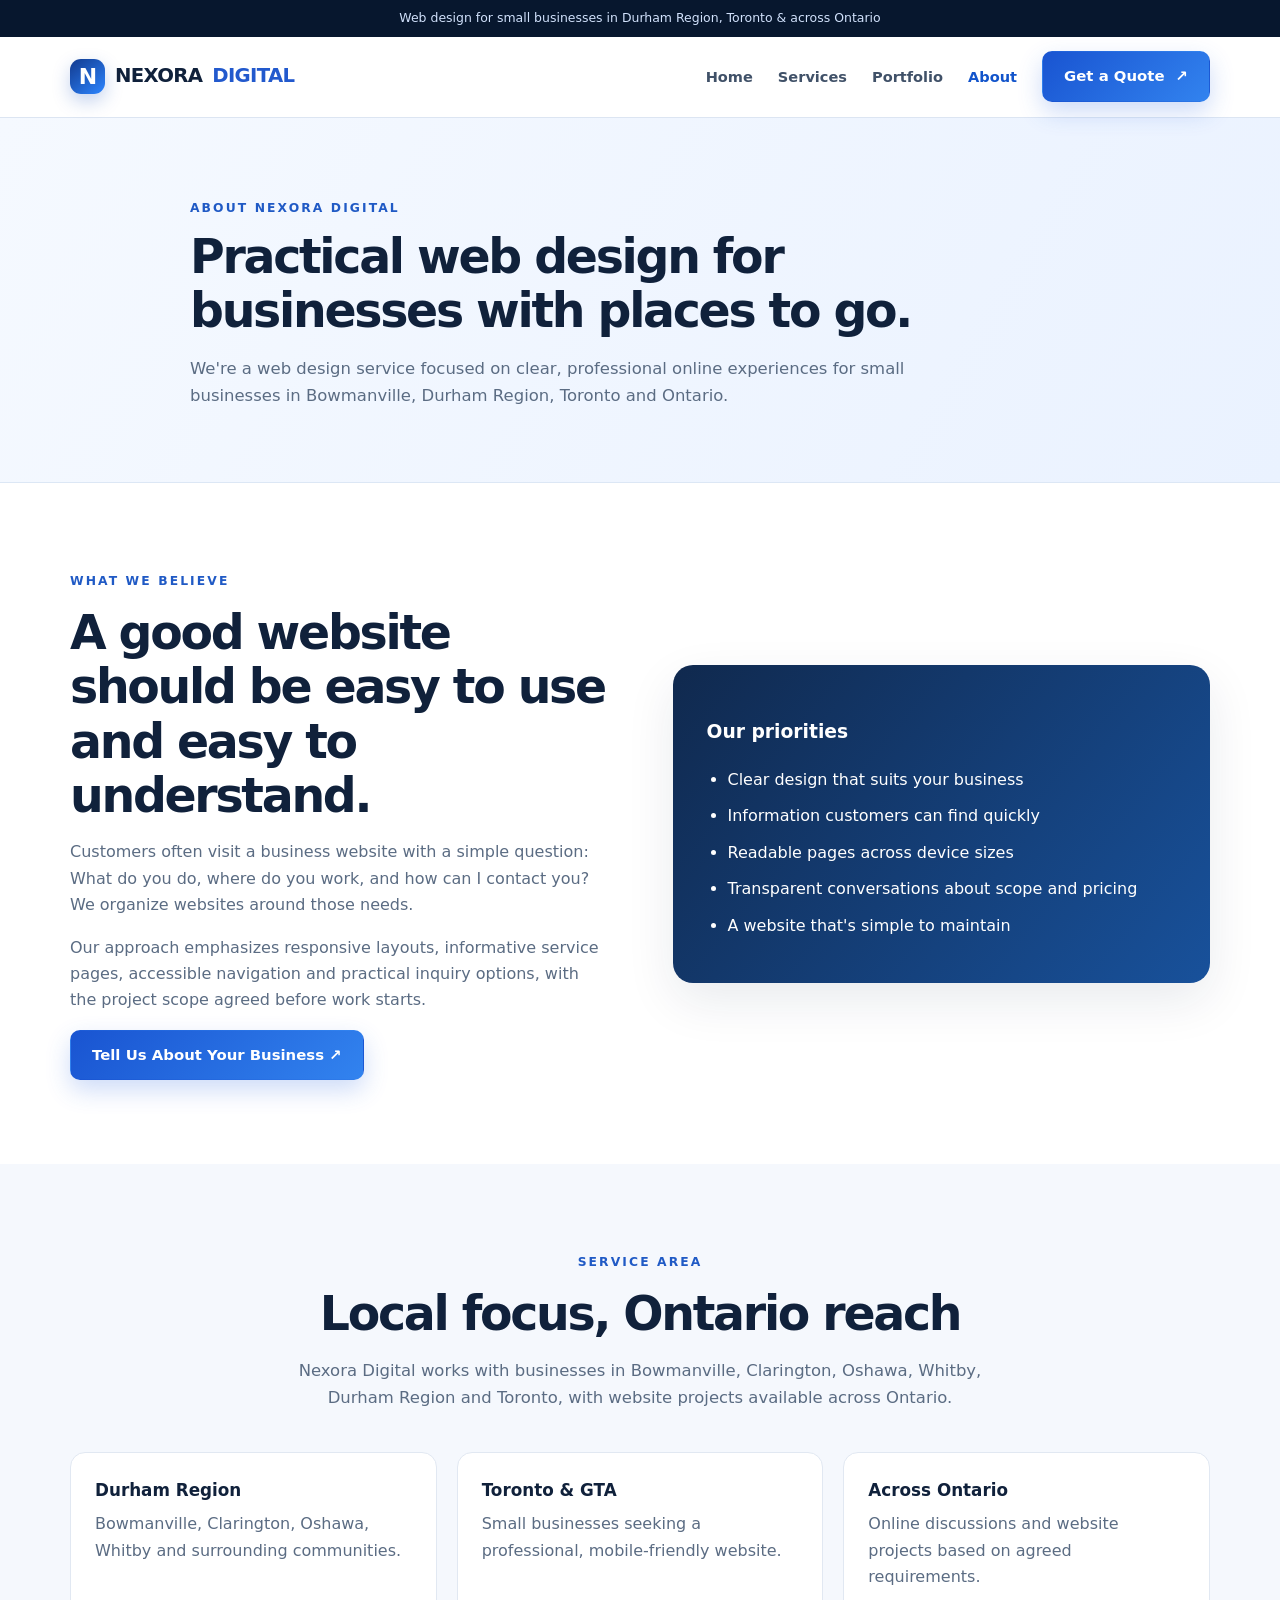
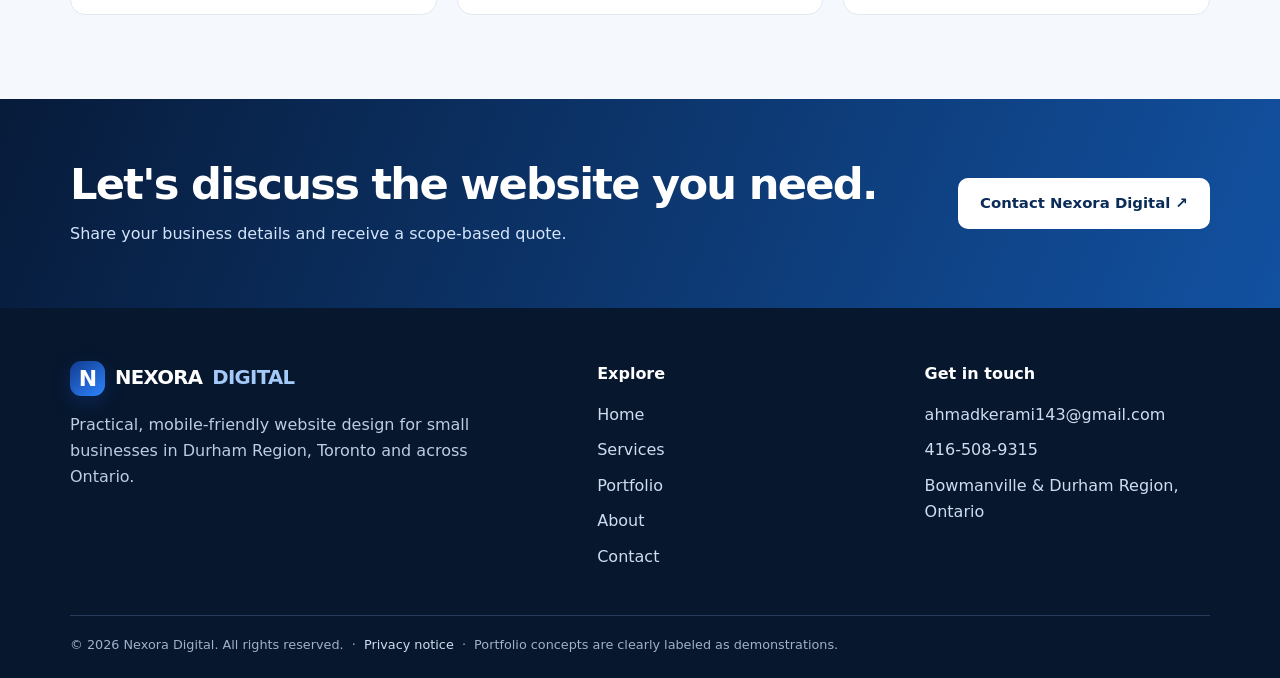
==== about.html @ dc65b315 "Add Nexora Digital professional website page: about.html" ====
<!doctype html>
<html lang="en"><head>
<meta charset="utf-8"><meta name="viewport" content="width=device-width,initial-scale=1">

<title>About Nexora Digital | Small Business Web Design Ontario</title>
<meta name="description" content="Learn about Nexora Digital's straightforward approach to responsive small business website design in Bowmanville, Durham Region, Toronto and Ontario.">
<link rel="canonical" href="https://ajkerami.github.io/nexora-digital/about.html">
<meta name="robots" content="index,follow">
<meta property="og:type" content="website"><meta property="og:title" content="About Nexora Digital | Small Business Web Design Ontario"><meta property="og:description" content="Learn about Nexora Digital's straightforward approach to responsive small business website design in Bowmanville, Durham Region, Toronto and Ontario."><meta property="og:url" content="https://ajkerami.github.io/nexora-digital/about.html">
<link rel="stylesheet" href="styles.css">

</head>
<body><a class="skip-link" href="#main">Skip to content</a>
<div class="topline">Web design for small businesses in Durham Region, Toronto &amp; across Ontario</div>
<header class="site-header"><div class="container navrow">
<a class="brand" href="./" aria-label="Nexora Digital home"><span class="brandmark" aria-hidden="true">N</span> NEXORA <span>DIGITAL</span></a>
<nav class="navlinks" aria-label="Main navigation"><a href="./">Home</a><a href="services.html">Services</a><a href="portfolio.html">Portfolio</a><a href="about.html" aria-current="page">About</a><a class="btn btn-primary" href="contact.html">Get a Quote <span aria-hidden="true">↗</span></a></nav>
<details class="mobile-menu"><summary>Menu ☰</summary><nav class="mobile-items" aria-label="Mobile navigation"><a href="./">Home</a><a href="services.html">Services</a><a href="portfolio.html">Portfolio</a><a href="about.html" aria-current="page">About</a><a href="contact.html">Contact</a></nav></details>
</div></header>
<main id="main">
<section class="page-intro"><div class="container"><span class="eyebrow">About Nexora Digital</span><h1>Practical web design for businesses with places to go.</h1><p>We're a web design service focused on clear, professional online experiences for small businesses in Bowmanville, Durham Region, Toronto and Ontario.</p></div></section>
<section class="section"><div class="container split"><div><span class="eyebrow">What we believe</span><h2>A good website should be easy to use and easy to understand.</h2><p>Customers often visit a business website with a simple question: What do you do, where do you work, and how can I contact you? We organize websites around those needs.</p><p>Our approach emphasizes responsive layouts, informative service pages, accessible navigation and practical inquiry options, with the project scope agreed before work starts.</p><a class="btn btn-primary" href="contact.html">Tell Us About Your Business ↗</a></div><div class="panel"><h3>Our priorities</h3><ul><li>Clear design that suits your business</li><li>Information customers can find quickly</li><li>Readable pages across device sizes</li><li>Transparent conversations about scope and pricing</li><li>A website that's simple to maintain</li></ul></div></div></section>
<section class="section section-soft"><div class="container"><div class="section-head"><span class="eyebrow">Service area</span><h2>Local focus, Ontario reach</h2><p>Nexora Digital works with businesses in Bowmanville, Clarington, Oshawa, Whitby, Durham Region and Toronto, with website projects available across Ontario.</p></div><div class="feature-band"><div><strong>Durham Region</strong><p>Bowmanville, Clarington, Oshawa, Whitby and surrounding communities.</p></div><div><strong>Toronto &amp; GTA</strong><p>Small businesses seeking a professional, mobile-friendly website.</p></div><div><strong>Across Ontario</strong><p>Online discussions and website projects based on agreed requirements.</p></div></div></div></section>
<section class="cta-band"><div class="container cta-row"><div><h2>Let's discuss the website you need.</h2><p>Share your business details and receive a scope-based quote.</p></div><a class="btn btn-light" href="contact.html">Contact Nexora Digital ↗</a></div></section></main>
<footer class="site-footer"><div class="container"><div class="footer-cols">
<div><a class="brand" href="./" style="color:#fff"><span class="brandmark" aria-hidden="true">N</span> NEXORA <span style="color:#a4cafa">DIGITAL</span></a><p>Practical, mobile-friendly website design for small businesses in Durham Region, Toronto and across Ontario.</p></div>
<div><h3>Explore</h3><ul><li><a href="./">Home</a></li><li><a href="services.html">Services</a></li><li><a href="portfolio.html">Portfolio</a></li><li><a href="about.html">About</a></li><li><a href="contact.html">Contact</a></li></ul></div>
<div><h3>Get in touch</h3><ul><li><a href="mailto:ahmadkerami143@gmail.com">ahmadkerami143@gmail.com</a></li><li><a href="tel:+14165089315">416-508-9315</a></li><li>Bowmanville &amp; Durham Region, Ontario</li></ul></div>
</div><div class="foot-bottom">© <span id="year">2026</span> Nexora Digital. All rights reserved. &nbsp;·&nbsp; <a href="privacy.html">Privacy notice</a> &nbsp;·&nbsp; Portfolio concepts are clearly labeled as demonstrations.</div></div></footer>
<script>document.getElementById('year').textContent=new Date().getFullYear();</script>
</body></html>
---- styles.css ----
:root{--ink:#10213b;--muted:#5b6c83;--navy:#07172e;--navy2:#102e56;--blue:#215ee3;--blue2:#3285fc;--sky:#95d7ff;--white:#fff;--bg:#f5f8fd;--line:#dce5f2;--radius:20px;--shadow:0 18px 50px rgba(13,35,70,.09)}
*{box-sizing:border-box}html{scroll-behavior:smooth}body{margin:0;color:var(--ink);background:#fff;font-family:Inter,system-ui,-apple-system,BlinkMacSystemFont,"Segoe UI",sans-serif;line-height:1.65;-webkit-font-smoothing:antialiased}a{color:inherit}img{max-width:100%}a:focus-visible,button:focus-visible,input:focus-visible,select:focus-visible,textarea:focus-visible,summary:focus-visible{outline:3px solid #6eb9ff;outline-offset:4px}.skip-link{position:absolute;left:14px;top:-80px;z-index:20;background:#fff;padding:9px 15px}.skip-link:focus{top:12px}.container{width:min(1140px,calc(100% - 42px));margin-inline:auto}.eyebrow{text-transform:uppercase;font-size:.77rem;font-weight:800;letter-spacing:.17em;color:#205ac5}.tiny{font-size:.85rem}.muted{color:var(--muted)}.topline{background:#07172e;color:#d1e1fb;text-align:center;padding:8px 16px;font-size:.78rem}.site-header{position:sticky;top:0;z-index:10;background:rgba(255,255,255,.97);border-bottom:1px solid var(--line);backdrop-filter:blur(12px)}.navrow{display:flex;align-items:center;justify-content:space-between;min-height:80px;gap:22px}.brand{display:inline-flex;align-items:center;gap:10px;text-decoration:none;font-weight:900;letter-spacing:-.035em;font-size:1.23rem;white-space:nowrap}.brandmark{width:35px;height:35px;background:linear-gradient(140deg,#123a8e,#2d85ff);color:#fff;border-radius:11px;display:inline-grid;place-items:center;font-weight:900;font-size:22px;box-shadow:0 7px 18px rgba(19,77,186,.25)}.brand span:last-child{color:#2259cd}.navlinks{display:flex;gap:25px;align-items:center}.navlinks>a:not(.btn){text-decoration:none;font-size:.91rem;font-weight:650;color:#405168}.navlinks>a:not(.btn)[aria-current="page"],.navlinks>a:not(.btn):hover{color:#1254cb}.mobile-menu{display:none}.btn{display:inline-flex;align-items:center;justify-content:center;gap:11px;padding:12px 21px;border-radius:10px;border:1px solid transparent;font:inherit;font-size:.93rem;font-weight:800;text-decoration:none;cursor:pointer;transition:transform .2s ease,box-shadow .2s ease}.btn:hover{transform:translateY(-2px)}.btn-primary{background:linear-gradient(135deg,#1954d1,#3283ef);color:#fff;box-shadow:0 10px 25px rgba(38,100,224,.23)}.btn-outline{border-color:#c3d2e7;background:#fff;color:#163760}.btn-light{background:#fff;color:#0b2c57}.hero{background:radial-gradient(circle at 78% 30%,rgba(69,141,255,.24),transparent 36%),linear-gradient(120deg,#07172e 0%,#0b2448 62%,#123b70 100%);color:#fff;overflow:hidden}.hero-inner{display:grid;grid-template-columns:1.08fr .92fr;align-items:center;gap:55px;padding:92px 0 100px}.hero .eyebrow{color:#8ed8ff}.hero h1{font-size:clamp(2.55rem,5.4vw,4.6rem);line-height:1.09;letter-spacing:-.055em;margin:15px 0 20px;max-width:720px}.hero p{color:#d4e1f3;max-width:580px;font-size:1.06rem}.hero-actions{display:flex;gap:12px;flex-wrap:wrap;margin-top:28px}.hero-checks{display:flex;flex-wrap:wrap;gap:11px;margin-top:35px}.hero-checks span{font-size:.81rem;background:rgba(255,255,255,.09);border:1px solid rgba(255,255,255,.14);border-radius:100px;padding:8px 12px;color:#ecf5ff}.preview{position:relative;background:#fff;color:var(--ink);border-radius:18px;box-shadow:0 40px 90px rgba(0,0,0,.25);overflow:hidden;transform:rotate(1deg)}.preview-top{height:32px;background:#eef3fb;padding:12px;display:flex;gap:6px}.preview-top i{display:block;width:8px;height:8px;border-radius:50%;background:#b6c5dc}.preview-body{padding:30px}.preview-pill{display:inline-block;background:#e5efff;color:#1747ab;border-radius:100px;padding:5px 9px;font-size:.68rem;font-weight:800}.preview-title{font-weight:900;font-size:2.15rem;letter-spacing:-.04em;line-height:1.1;margin:15px 0}.preview-desc{color:#61738e;font-size:.84rem;max-width:260px}.preview-button{background:#286eec;border-radius:7px;height:27px;width:132px;margin:18px 0 20px}.preview-tiles{display:grid;grid-template-columns:repeat(3,1fr);gap:9px}.preview-tile{background:linear-gradient(145deg,#dfecff,#f4f8ff);border:1px solid #dce8fa;border-radius:7px;min-height:65px}.float-tag{position:absolute;bottom:25px;right:-12px;background:#fff;color:#1653ae;border-radius:11px;padding:12px 16px;box-shadow:0 11px 28px rgba(10,35,73,.18);font-weight:800;font-size:.8rem}.section{padding:84px 0}.section-soft{background:var(--bg)}.section-head{text-align:center;max-width:720px;margin:0 auto 40px}.section-head h2,.split h2,.page-intro h1{font-size:clamp(2rem,3.7vw,3.15rem);letter-spacing:-.048em;line-height:1.15;margin:12px 0 16px}.section-head p,.page-intro p{color:var(--muted);margin:0;font-size:1.03rem}.cards{display:grid;grid-template-columns:repeat(3,minmax(0,1fr));gap:22px}.card{background:#fff;border:1px solid #e0e8f3;border-radius:var(--radius);box-shadow:var(--shadow);padding:31px}.card h3{font-size:1.22rem;line-height:1.27;letter-spacing:-.02em;margin:14px 0 10px}.card p{color:var(--muted);margin:0 0 19px}.card .icon{width:49px;height:49px;border-radius:13px;display:grid;place-items:center;color:#2056c6;background:#e9f1ff;font-size:24px}.price{font-weight:900;color:#164ba8;font-size:.95rem}.text-link{text-decoration:none;font-weight:800;color:#1758ca}.text-link:hover{text-decoration:underline}.mini-list{padding:0;margin:16px 0 24px;list-style:none}.mini-list li{padding:7px 0;color:#52627a}.mini-list li:before{content:"✓";color:#256ada;font-weight:900;margin-right:10px}.split{display:grid;grid-template-columns:1fr 1fr;gap:65px;align-items:center}.split p{color:var(--muted)}.process{display:grid;grid-template-columns:repeat(3,minmax(0,1fr));gap:27px}.process article{border-top:2px solid #c7d8f5;padding:24px 6px}.process strong{color:#2267d6;font-size:1.4rem}.process h3{margin:12px 0}.process p{color:var(--muted)}.panel{background:linear-gradient(130deg,#10294e,#18519b);padding:34px;border-radius:20px;color:#fff;box-shadow:var(--shadow)}.panel p{color:#d2e1f9}.panel ul{padding-left:21px;margin-bottom:0}.panel li{margin:10px 0}.demo-grid{display:grid;grid-template-columns:repeat(2,minmax(0,1fr));gap:25px}.demo-card{background:#fff;border-radius:18px;overflow:hidden;border:1px solid #dee6f1;box-shadow:var(--shadow)}.demo-visual{min-height:178px;padding:25px;display:flex;align-items:flex-end;color:#fff;background:linear-gradient(130deg,#0e3455,#2f709d)}.demo-visual.renovation{background:linear-gradient(125deg,#070b14,#173a72)}.demo-visual h3{font-size:2rem;line-height:1.15;letter-spacing:-.03em;max-width:280px;margin:0}.demo-info{padding:24px 28px 30px}.demo-info p{color:var(--muted)}.demo-note{display:inline-block;color:#31518c;background:#eaf1ff;border-radius:99px;padding:5px 10px;font-size:.73rem;font-weight:800}.cta-band{background:linear-gradient(112deg,#071b3a,#1251a1);color:#fff;padding:60px 0}.cta-row{display:flex;justify-content:space-between;align-items:center;gap:35px}.cta-row h2{margin:0 0 10px;letter-spacing:-.04em;font-size:clamp(1.8rem,3.5vw,2.7rem);line-height:1.2}.cta-row p{margin:0;color:#d4e5fc}.page-intro{background:linear-gradient(120deg,#f5f9ff,#eaf2ff);padding:76px 0 73px;border-bottom:1px solid #dce7f5}.page-intro .container{max-width:900px}.page-intro h1{max-width:800px;margin-top:10px}.page-intro p{max-width:740px}.feature-band{display:grid;grid-template-columns:repeat(3,1fr);gap:20px}.feature-band div{padding:24px;border-radius:15px;border:1px solid #e1e8f2;background:#fff}.feature-band strong{display:block;font-size:1.05rem}.feature-band p{margin:7px 0 0;color:var(--muted)}.faq{max-width:860px;margin:auto}.faq details{border-bottom:1px solid #d9e3f0;padding:20px 0}.faq summary{font-weight:800;cursor:pointer}.faq details p{color:var(--muted);margin-bottom:0}.contact-layout{display:grid;grid-template-columns:.78fr 1.22fr;gap:40px;align-items:start}.contact-card{background:#fff;border:1px solid #dfe7f4;border-radius:20px;padding:33px;box-shadow:var(--shadow)}.contact-card h2{margin:0 0 14px}.contact-card p{color:var(--muted)}.contact-card a{color:#1d59bb;overflow-wrap:anywhere}.contact-form label{display:block;font-weight:800;margin:17px 0 7px}.contact-form input,.contact-form select,.contact-form textarea{width:100%;border:1px solid #bdcbe0;background:#fff;border-radius:10px;padding:13px 14px;font:inherit;color:var(--ink)}.contact-form textarea{min-height:155px;resize:vertical}.contact-form .btn{margin-top:18px}.form-note{font-size:.83rem;color:var(--muted)}.site-footer{background:#07172e;color:#d0dcef;padding:53px 0 23px}.footer-cols{display:grid;grid-template-columns:1.7fr 1fr 1fr;gap:42px}.site-footer a{text-decoration:none;color:#d0dcef}.site-footer a:hover{text-decoration:underline}.footer-cols h3{margin:0 0 15px;color:#fff;font-size:1rem}.footer-cols p{max-width:400px;color:#bdcce2}.footer-cols ul{padding:0;list-style:none;margin:0}.footer-cols li{margin:9px 0}.foot-bottom{border-top:1px solid #263b5b;margin-top:36px;padding-top:18px;font-size:.8rem;color:#9fb0c9}.notice{background:#eaf3ff;border:1px solid #d7e5fa;border-radius:12px;padding:15px 18px;color:#264d7b;font-size:.91rem}
@media(max-width:960px){.navlinks{gap:14px}.navlinks a:not(.btn){font-size:.82rem}.hero-inner{gap:28px}.float-tag{right:0}}
@media(max-width:760px){.container{width:min(100% - 34px,1140px)}.topline{font-size:.7rem}.navrow{min-height:69px}.navlinks{display:none}.mobile-menu{display:block;position:relative}.mobile-menu summary{list-style:none;cursor:pointer;border:1px solid #ccdaee;border-radius:10px;padding:8px 13px;font-weight:800}.mobile-menu summary::-webkit-details-marker{display:none}.mobile-items{position:absolute;right:0;top:47px;background:#fff;border:1px solid #d5e2f2;border-radius:14px;box-shadow:var(--shadow);padding:13px;display:flex;flex-direction:column;gap:7px;min-width:200px}.mobile-items a{padding:8px;text-decoration:none;font-weight:700}.hero-inner,.split,.contact-layout{grid-template-columns:1fr}.hero-inner{padding:69px 0 75px}.hero h1{font-size:clamp(2.55rem,10vw,3.7rem)}.preview{max-width:480px;margin:auto}.cards,.process,.feature-band{grid-template-columns:1fr}.section{padding:62px 0}.demo-grid{grid-template-columns:1fr}.cta-row{flex-direction:column;align-items:flex-start}.footer-cols{grid-template-columns:1fr 1fr;gap:25px}.footer-cols>div:first-child{grid-column:1/-1}.page-intro{padding:56px 0}}
@media(max-width:440px){.brand{font-size:1.05rem}.brandmark{width:32px;height:32px}.footer-cols{grid-template-columns:1fr}.footer-cols>div:first-child{grid-column:auto}.card{padding:25px}.hero-actions .btn{width:100%}}
@media(prefers-reduced-motion:reduce){html{scroll-behavior:auto}.btn{transition:none}}
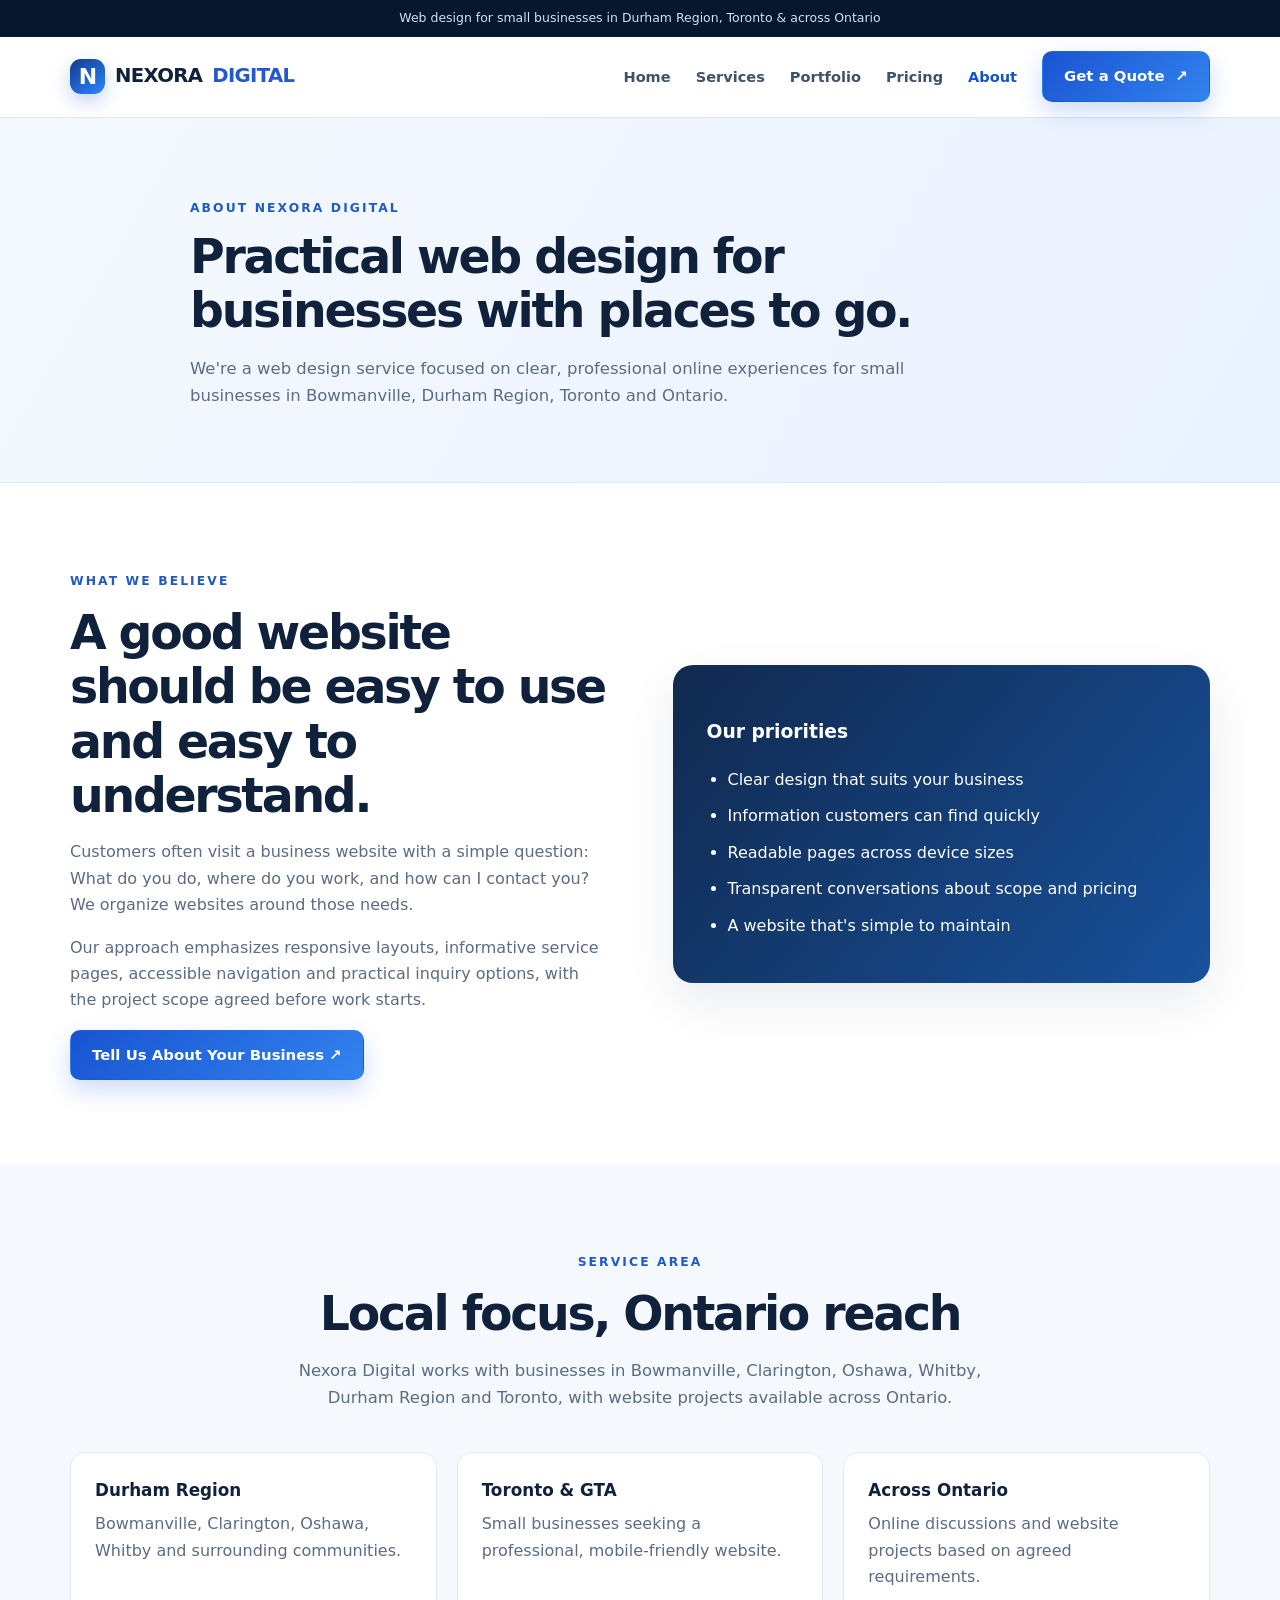
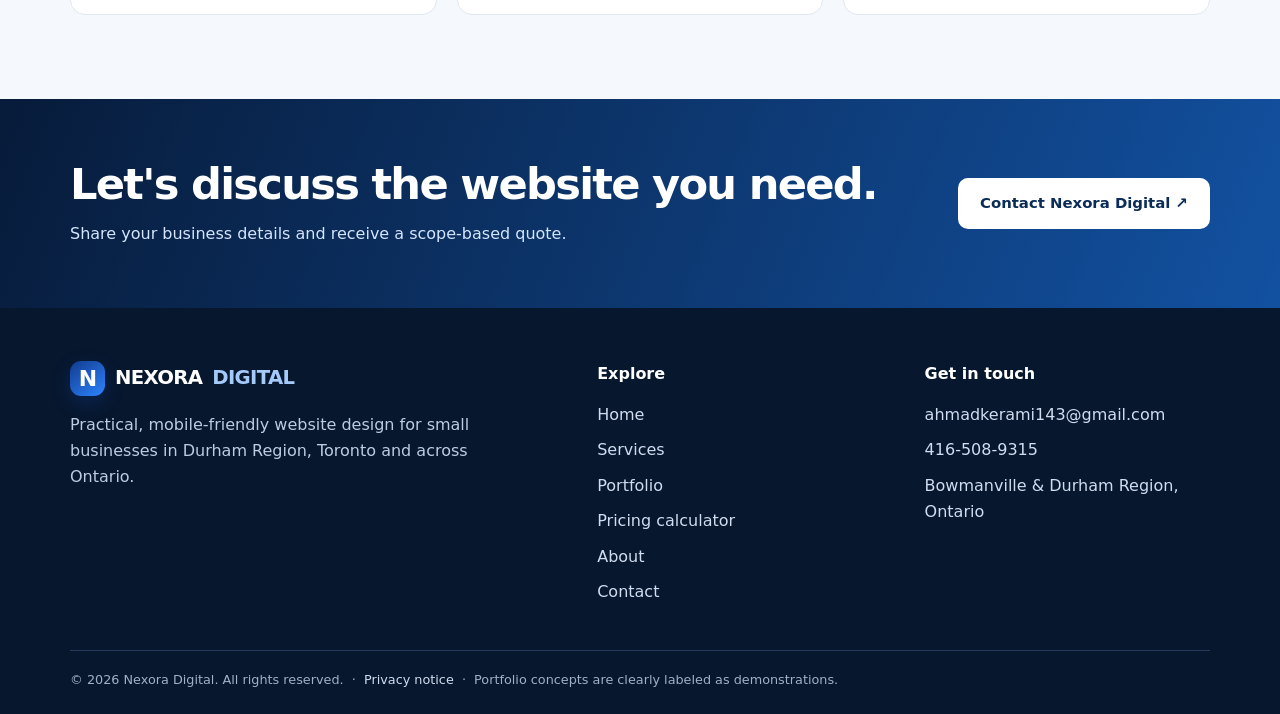
==== commit 7f24b127: "Link Nexora pricing calculator across about.html" ====
--- a/about.html
+++ b/about.html
@@ -14,8 +14,8 @@
 <div class="topline">Web design for small businesses in Durham Region, Toronto &amp; across Ontario</div>
 <header class="site-header"><div class="container navrow">
 <a class="brand" href="./" aria-label="Nexora Digital home"><span class="brandmark" aria-hidden="true">N</span> NEXORA <span>DIGITAL</span></a>
-<nav class="navlinks" aria-label="Main navigation"><a href="./">Home</a><a href="services.html">Services</a><a href="portfolio.html">Portfolio</a><a href="about.html" aria-current="page">About</a><a class="btn btn-primary" href="contact.html">Get a Quote <span aria-hidden="true">↗</span></a></nav>
-<details class="mobile-menu"><summary>Menu ☰</summary><nav class="mobile-items" aria-label="Mobile navigation"><a href="./">Home</a><a href="services.html">Services</a><a href="portfolio.html">Portfolio</a><a href="about.html" aria-current="page">About</a><a href="contact.html">Contact</a></nav></details>
+<nav class="navlinks" aria-label="Main navigation"><a href="./">Home</a><a href="services.html">Services</a><a href="portfolio.html">Portfolio</a><a href="pricing.html">Pricing</a><a href="about.html" aria-current="page">About</a><a class="btn btn-primary" href="contact.html">Get a Quote <span aria-hidden="true">↗</span></a></nav>
+<details class="mobile-menu"><summary>Menu ☰</summary><nav class="mobile-items" aria-label="Mobile navigation"><a href="./">Home</a><a href="services.html">Services</a><a href="portfolio.html">Portfolio</a><a href="pricing.html">Pricing</a><a href="about.html" aria-current="page">About</a><a href="contact.html">Contact</a></nav></details>
 </div></header>
 <main id="main">
 <section class="page-intro"><div class="container"><span class="eyebrow">About Nexora Digital</span><h1>Practical web design for businesses with places to go.</h1><p>We're a web design service focused on clear, professional online experiences for small businesses in Bowmanville, Durham Region, Toronto and Ontario.</p></div></section>
@@ -24,7 +24,7 @@
 <section class="cta-band"><div class="container cta-row"><div><h2>Let's discuss the website you need.</h2><p>Share your business details and receive a scope-based quote.</p></div><a class="btn btn-light" href="contact.html">Contact Nexora Digital ↗</a></div></section></main>
 <footer class="site-footer"><div class="container"><div class="footer-cols">
 <div><a class="brand" href="./" style="color:#fff"><span class="brandmark" aria-hidden="true">N</span> NEXORA <span style="color:#a4cafa">DIGITAL</span></a><p>Practical, mobile-friendly website design for small businesses in Durham Region, Toronto and across Ontario.</p></div>
-<div><h3>Explore</h3><ul><li><a href="./">Home</a></li><li><a href="services.html">Services</a></li><li><a href="portfolio.html">Portfolio</a></li><li><a href="about.html">About</a></li><li><a href="contact.html">Contact</a></li></ul></div>
+<div><h3>Explore</h3><ul><li><a href="./">Home</a></li><li><a href="services.html">Services</a></li><li><a href="portfolio.html">Portfolio</a></li><li><a href="pricing.html">Pricing calculator</a></li><li><a href="about.html">About</a></li><li><a href="contact.html">Contact</a></li></ul></div>
 <div><h3>Get in touch</h3><ul><li><a href="mailto:ahmadkerami143@gmail.com">ahmadkerami143@gmail.com</a></li><li><a href="tel:+14165089315">416-508-9315</a></li><li>Bowmanville &amp; Durham Region, Ontario</li></ul></div>
 </div><div class="foot-bottom">© <span id="year">2026</span> Nexora Digital. All rights reserved. &nbsp;·&nbsp; <a href="privacy.html">Privacy notice</a> &nbsp;·&nbsp; Portfolio concepts are clearly labeled as demonstrations.</div></div></footer>
 <script>document.getElementById('year').textContent=new Date().getFullYear();</script>
--- a/styles.css
+++ b/styles.css
@@ -5,3 +5,29 @@
 @media(max-width:760px){.container{width:min(100% - 34px,1140px)}.topline{font-size:.7rem}.navrow{min-height:69px}.navlinks{display:none}.mobile-menu{display:block;position:relative}.mobile-menu summary{list-style:none;cursor:pointer;border:1px solid #ccdaee;border-radius:10px;padding:8px 13px;font-weight:800}.mobile-menu summary::-webkit-details-marker{display:none}.mobile-items{position:absolute;right:0;top:47px;background:#fff;border:1px solid #d5e2f2;border-radius:14px;box-shadow:var(--shadow);padding:13px;display:flex;flex-direction:column;gap:7px;min-width:200px}.mobile-items a{padding:8px;text-decoration:none;font-weight:700}.hero-inner,.split,.contact-layout{grid-template-columns:1fr}.hero-inner{padding:69px 0 75px}.hero h1{font-size:clamp(2.55rem,10vw,3.7rem)}.preview{max-width:480px;margin:auto}.cards,.process,.feature-band{grid-template-columns:1fr}.section{padding:62px 0}.demo-grid{grid-template-columns:1fr}.cta-row{flex-direction:column;align-items:flex-start}.footer-cols{grid-template-columns:1fr 1fr;gap:25px}.footer-cols>div:first-child{grid-column:1/-1}.page-intro{padding:56px 0}}
 @media(max-width:440px){.brand{font-size:1.05rem}.brandmark{width:32px;height:32px}.footer-cols{grid-template-columns:1fr}.footer-cols>div:first-child{grid-column:auto}.card{padding:25px}.hero-actions .btn{width:100%}}
 @media(prefers-reduced-motion:reduce){html{scroll-behavior:auto}.btn{transition:none}}
+
+
+/* Interactive website pricing calculator */
+.estimator-layout{display:grid;grid-template-columns:minmax(0,1.18fr) minmax(310px,.85fr);gap:26px;align-items:start}
+.pricing-form{padding:35px!important}.pricing-form h2{font-size:clamp(1.6rem,2.8vw,2.1rem);margin:8px 0 13px}.pricing-form .field{margin:24px 0}
+.pricing-form label:not(.checkbox-line){font-weight:750;display:block;margin-bottom:9px}
+.pricing-form select,.pricing-form input[type=number]{width:100%;background:#fff;border:1px solid #b7c7de;border-radius:10px;min-height:48px;padding:12px 13px;font:inherit;color:#10213b}
+.pricing-form select:focus-visible,.pricing-form input:focus-visible{outline:3px solid #94c5ff;outline-offset:2px}
+.pricing-form small{display:block;color:#53677f;font-size:.85rem;margin-top:6px}
+.pricing-form fieldset{border:0;padding:0;margin:25px 0}.pricing-form legend{font-weight:750;padding:0 0 10px}
+.checkbox-group{display:grid;gap:11px}
+.checkbox-line{display:flex;align-items:start;gap:13px;cursor:pointer;border:1px solid #dde7f4;border-radius:12px;background:#f6f9ff;padding:14px}
+.checkbox-line:hover{background:#eaf3ff}.checkbox-line input{accent-color:#2563eb;margin:7px 0 0;flex:0 0 auto;width:18px;height:18px}
+.checkbox-line span{display:block}.checkbox-line strong{font-weight:750}.checkbox-line small{line-height:1.4;margin:4px 0 0}
+.price-disclaimer{font-size:.83rem;color:#455f7f;line-height:1.6;background:#f2f6fc;border-left:4px solid #2765d9;padding:14px 17px;border-radius:0 9px 9px 0}
+.estimate-card{position:sticky;top:112px;padding:34px;background:linear-gradient(145deg,#08172f,#173c74);color:#fff;border:1px solid #3568ac;border-radius:20px;box-shadow:0 20px 55px rgba(8,23,47,.2)}
+.estimate-card .eyebrow{color:#93c5ff}.estimate-card .estimate-caption{color:#bfd2eb;margin:4px 0 12px}
+.estimate-total{font-size:clamp(2.7rem,4vw,4rem);font-weight:900;letter-spacing:-.04em;line-height:1.1;margin:4px 0 12px}
+.estimate-card hr{border:0;border-top:1px solid #ffffff40;margin:24px 0}
+.estimate-card h3{color:#fff;margin:0 0 12px}.estimate-breakdown{list-style:none;padding:0;margin:0}
+.estimate-breakdown li{display:flex;justify-content:space-between;gap:15px;padding:10px 0;border-bottom:1px solid #ffffff2c;font-size:.9rem}.estimate-breakdown li span{flex:1}.estimate-breakdown strong{white-space:nowrap}
+.estimate-monthly{color:#b8d5fc;margin:15px 0}.estimate-footnote{color:#cadbf1;font-size:.8rem;line-height:1.55;margin:13px 0 0}
+.estimate-card .btn{width:100%;display:flex;justify-content:center}
+.pricing-faq{max-width:850px;margin:auto}.pricing-faq details{border:1px solid #d7e2f0;border-radius:12px;background:#fff;padding:19px 23px;margin:12px 0}.pricing-faq summary{cursor:pointer;font-weight:750}.pricing-faq details p{color:#52647d;margin:14px 0 0}
+.estimator-layout [hidden]{display:none!important}
+@media(max-width:850px){.estimator-layout{grid-template-columns:1fr}.estimate-card{position:static}.pricing-form{padding:25px!important}}
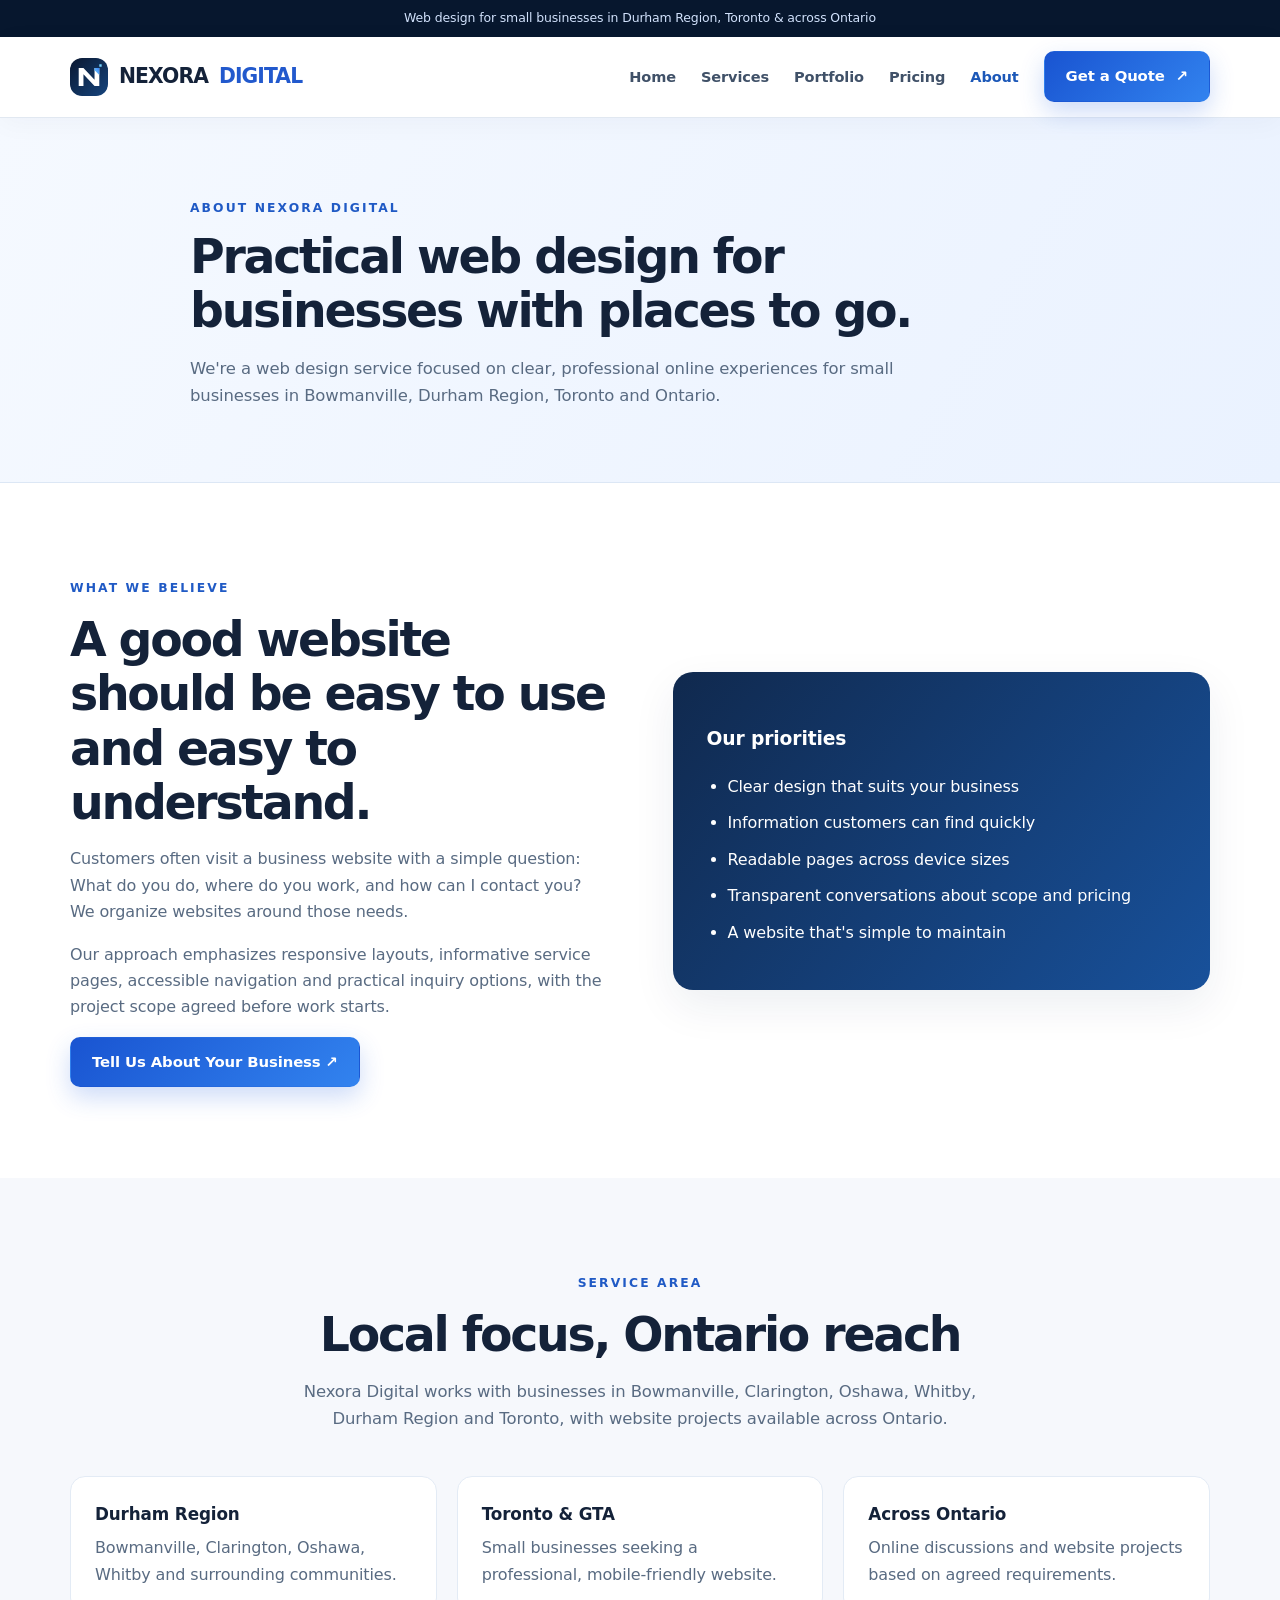
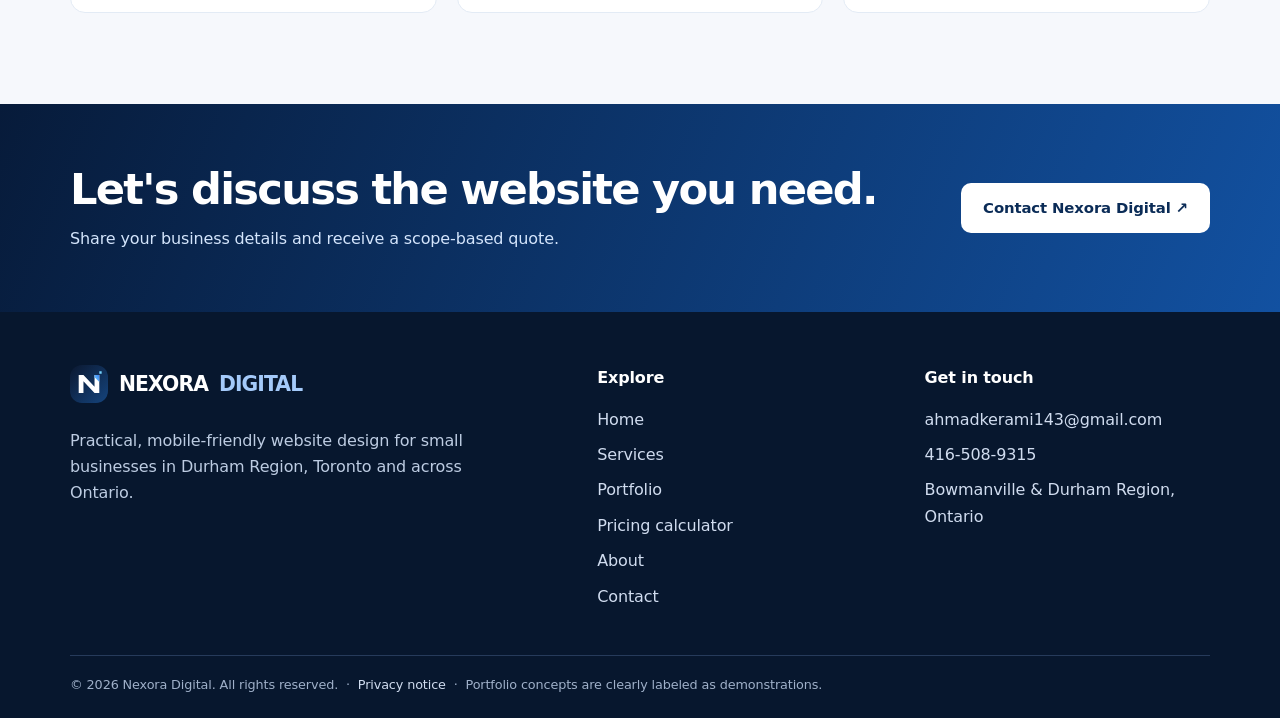
==== commit 57bdb8f9: "Apply Nexora premium visual refresh to about.html" ====
--- a/about.html
+++ b/about.html
@@ -7,13 +7,13 @@
 <link rel="canonical" href="https://ajkerami.github.io/nexora-digital/about.html">
 <meta name="robots" content="index,follow">
 <meta property="og:type" content="website"><meta property="og:title" content="About Nexora Digital | Small Business Web Design Ontario"><meta property="og:description" content="Learn about Nexora Digital's straightforward approach to responsive small business website design in Bowmanville, Durham Region, Toronto and Ontario."><meta property="og:url" content="https://ajkerami.github.io/nexora-digital/about.html">
-<link rel="stylesheet" href="styles.css">
+<link rel="icon" type="image/svg+xml" href="favicon.svg"><link rel="stylesheet" href="styles.css">
 
 </head>
 <body><a class="skip-link" href="#main">Skip to content</a>
 <div class="topline">Web design for small businesses in Durham Region, Toronto &amp; across Ontario</div>
 <header class="site-header"><div class="container navrow">
-<a class="brand" href="./" aria-label="Nexora Digital home"><span class="brandmark" aria-hidden="true">N</span> NEXORA <span>DIGITAL</span></a>
+<a class="brand" href="./" aria-label="Nexora Digital home"><span class="brandmark" aria-hidden="true"><img src="assets/nexora-mark.svg" alt="" width="38" height="38"></span> NEXORA <span>DIGITAL</span></a>
 <nav class="navlinks" aria-label="Main navigation"><a href="./">Home</a><a href="services.html">Services</a><a href="portfolio.html">Portfolio</a><a href="pricing.html">Pricing</a><a href="about.html" aria-current="page">About</a><a class="btn btn-primary" href="contact.html">Get a Quote <span aria-hidden="true">↗</span></a></nav>
 <details class="mobile-menu"><summary>Menu ☰</summary><nav class="mobile-items" aria-label="Mobile navigation"><a href="./">Home</a><a href="services.html">Services</a><a href="portfolio.html">Portfolio</a><a href="pricing.html">Pricing</a><a href="about.html" aria-current="page">About</a><a href="contact.html">Contact</a></nav></details>
 </div></header>
@@ -23,7 +23,7 @@
 <section class="section section-soft"><div class="container"><div class="section-head"><span class="eyebrow">Service area</span><h2>Local focus, Ontario reach</h2><p>Nexora Digital works with businesses in Bowmanville, Clarington, Oshawa, Whitby, Durham Region and Toronto, with website projects available across Ontario.</p></div><div class="feature-band"><div><strong>Durham Region</strong><p>Bowmanville, Clarington, Oshawa, Whitby and surrounding communities.</p></div><div><strong>Toronto &amp; GTA</strong><p>Small businesses seeking a professional, mobile-friendly website.</p></div><div><strong>Across Ontario</strong><p>Online discussions and website projects based on agreed requirements.</p></div></div></div></section>
 <section class="cta-band"><div class="container cta-row"><div><h2>Let's discuss the website you need.</h2><p>Share your business details and receive a scope-based quote.</p></div><a class="btn btn-light" href="contact.html">Contact Nexora Digital ↗</a></div></section></main>
 <footer class="site-footer"><div class="container"><div class="footer-cols">
-<div><a class="brand" href="./" style="color:#fff"><span class="brandmark" aria-hidden="true">N</span> NEXORA <span style="color:#a4cafa">DIGITAL</span></a><p>Practical, mobile-friendly website design for small businesses in Durham Region, Toronto and across Ontario.</p></div>
+<div><a class="brand" href="./" style="color:#fff"><span class="brandmark" aria-hidden="true"><img src="assets/nexora-mark.svg" alt="" width="38" height="38"></span> NEXORA <span style="color:#a4cafa">DIGITAL</span></a><p>Practical, mobile-friendly website design for small businesses in Durham Region, Toronto and across Ontario.</p></div>
 <div><h3>Explore</h3><ul><li><a href="./">Home</a></li><li><a href="services.html">Services</a></li><li><a href="portfolio.html">Portfolio</a></li><li><a href="pricing.html">Pricing calculator</a></li><li><a href="about.html">About</a></li><li><a href="contact.html">Contact</a></li></ul></div>
 <div><h3>Get in touch</h3><ul><li><a href="mailto:ahmadkerami143@gmail.com">ahmadkerami143@gmail.com</a></li><li><a href="tel:+14165089315">416-508-9315</a></li><li>Bowmanville &amp; Durham Region, Ontario</li></ul></div>
 </div><div class="foot-bottom">© <span id="year">2026</span> Nexora Digital. All rights reserved. &nbsp;·&nbsp; <a href="privacy.html">Privacy notice</a> &nbsp;·&nbsp; Portfolio concepts are clearly labeled as demonstrations.</div></div></footer>
--- a/styles.css
+++ b/styles.css
@@ -31,3 +31,73 @@
 .pricing-faq{max-width:850px;margin:auto}.pricing-faq details{border:1px solid #d7e2f0;border-radius:12px;background:#fff;padding:19px 23px;margin:12px 0}.pricing-faq summary{cursor:pointer;font-weight:750}.pricing-faq details p{color:#52647d;margin:14px 0 0}
 .estimator-layout [hidden]{display:none!important}
 @media(max-width:850px){.estimator-layout{grid-template-columns:1fr}.estimate-card{position:static}.pricing-form{padding:25px!important}}
+
+.demo-visual.cleaning{background:linear-gradient(130deg,#183e38,#478971)}.demo-visual.cafe{background:linear-gradient(130deg,#38241c,#b56b4c)}
+
+
+/* Nexora Digital: studio art direction, refined navigation and portfolio previews */
+:root{--ink:#142239;--muted:#596b82;--navy:#08182e;--navy2:#12355f;--blue:#2768db;--blue2:#65a4f4;--sky:#a9d6ff;--bg:#f6f8fc;--line:#e1e8f1;--radius:18px;--shadow:0 16px 44px rgba(10,36,75,.075)}
+body{letter-spacing:-.008em}
+.brand{letter-spacing:-.045em;gap:11px;font-size:1.27rem}
+.brandmark{border-radius:12px;display:inline-flex;align-items:center;justify-content:center;flex:none;width:38px;height:38px;background:transparent;box-shadow:none;overflow:hidden}
+.brandmark img{display:block;width:38px;height:38px;object-fit:contain}
+.site-header{box-shadow:0 5px 28px rgba(10,30,60,.035)}
+.navlinks>a:not(.btn){font-weight:700;transition:color .2s ease}
+.navlinks>a[aria-current="page"]{color:#1c58b8!important}
+.hero{background:radial-gradient(circle at 92% 11%,#3179bb46,transparent 36%),radial-gradient(circle at 45% 100%,#1743757d,transparent 48%),linear-gradient(120deg,#071322,#0b203d 64%,#12335a)}
+.hero-inner{gap:68px;padding:105px 0 112px}
+.hero h1{font-weight:850;letter-spacing:-.06em;max-width:760px}
+.hero h1 span{color:#9bc9ff}
+.hero p{line-height:1.72}
+.hero .eyebrow{color:#8dc6ff;letter-spacing:.16em;font-size:.75rem}
+.hero-checks span{border-radius:9px;background:#ffffff0b}
+.hero .btn-primary{background:#3c7dee;color:#fff}
+.hero .btn-light{background:#fff;color:#153459}
+.studio-stage{position:relative;padding:20px 8px 26px;min-width:0}
+.studio-stage:before{content:"";position:absolute;inset:0 2% 9% 8%;background:linear-gradient(140deg,#3a79b72b,#93c5fd0a);border:1px solid #c9e5ff21;border-radius:28px;transform:rotate(-5deg)}
+.studio-browser{position:relative;background:#fff;border:1px solid #e2eaf5;border-radius:16px;box-shadow:0 24px 70px #02091780;overflow:hidden;transform:rotate(2deg)}
+.studio-top{display:flex;align-items:center;gap:7px;background:#f4f7fc;border-bottom:1px solid #dde7f3;padding:13px 17px}
+.studio-dot{width:8px;height:8px;border-radius:50%;background:#bdcfe2}
+.studio-address{margin-left:auto;background:#e7eef8;color:#67819d;border-radius:5px;padding:2px 15px;font-size:10px;letter-spacing:.06em}
+.studio-screen{padding:30px;background:linear-gradient(150deg,#fff,#f2f7ff);color:#142239}
+.studio-sitenav{display:flex;align-items:center;justify-content:space-between;gap:10px;padding-bottom:28px}
+.studio-icon{font-size:13px;font-weight:900;color:#194a9d}
+.studio-navlines{font-size:9px;letter-spacing:.12em;color:#8798b0}
+.studio-content{display:grid;grid-template-columns:1.12fr .88fr;gap:19px;align-items:center}
+.studio-kicker{font-size:10px;letter-spacing:.15em;color:#2c67c5;font-weight:800}
+.studio-headline{font-size:clamp(25px,3vw,36px);font-weight:900;letter-spacing:-.05em;line-height:1.13;margin:11px 0}
+.studio-description{font-size:11px;color:#73829a;line-height:1.6;max-width:230px}
+.studio-cta{display:inline-block;height:24px;width:110px;border-radius:6px;background:#2768db;margin-top:15px}
+.studio-art{height:186px;position:relative;border-radius:120px 120px 18px 18px;background:radial-gradient(circle at 48% 32%,#d2eaff,#8caee1 45%,#194477);overflow:hidden}
+.studio-art:before{content:"";position:absolute;width:80%;height:51%;border-radius:16px 16px 6px 6px;background:#f6f9ff;left:10%;bottom:0;transform:perspective(80px) rotateX(13deg);box-shadow:0 -8px 25px #113b6470}
+.studio-art:after{content:"";position:absolute;width:45%;height:20%;background:#7e9ec8;border-radius:50%;left:28%;bottom:43%;box-shadow:0 0 0 9px #c6d8ee}
+.studio-footcards{display:grid;grid-template-columns:repeat(3,minmax(0,1fr));gap:9px;margin-top:27px}
+.studio-footcards span{height:56px;border:1px solid #e1eaf6;background:#fff;border-radius:9px;display:flex;align-items:center;justify-content:center;gap:8px;font-size:10px;font-weight:800;color:#365c8c}
+.studio-footcards span:before{content:"◆";color:#3781d7}
+.studio-float{position:absolute;right:-10px;bottom:0;background:#fff;border:1px solid #deebfb;color:#17365c;box-shadow:0 14px 40px #020b2750;border-radius:13px;padding:13px 19px;font-size:12px;font-weight:800}
+.studio-float b{color:#2368d9}
+.section{padding-top:91px;padding-bottom:91px}
+.section-head{margin-bottom:43px}
+.section-head h2{font-weight:850}
+.cards .card,.demo-card,.contact-card{box-shadow:0 16px 44px #09244a0c}
+.card,.demo-card,.feature-band>div{border-color:#e3ebf5}
+.demo-card{transition:transform .2s ease,box-shadow .2s ease}
+.demo-card:hover{transform:translateY(-3px);box-shadow:0 23px 52px #0b2b541a}
+.demo-visual{height:240px;min-height:0;display:block;position:relative;padding:15px;overflow:hidden;background:linear-gradient(130deg,#112b4e,#2d649f)}
+.demo-visual .browser-frame{position:relative;height:100%;border-radius:10px;background:#fff;overflow:hidden;border:4px solid #ffffffcf;box-shadow:0 12px 35px #0004}
+.browser-frame-top{height:20px;background:#edf2fa;border-bottom:1px solid #d6e0ee;display:flex;align-items:center;gap:4px;padding:0 10px}
+.browser-frame-top i{width:5px;height:5px;border-radius:50%;background:#a7bbd7}
+.browser-viewport{height:calc(100% - 20px);position:relative;overflow:hidden;background:#f5f8fd}
+.browser-viewport iframe{width:1250px;height:790px;display:block;border:0;transform:scale(.414);transform-origin:0 0;pointer-events:none;background:#fff}
+.demo-visual.cleaning{background:linear-gradient(135deg,#1d4b3e,#77ae93)}
+.demo-visual.cafe{background:linear-gradient(135deg,#493026,#bc8064)}
+.demo-info{padding:28px}
+.demo-info h2{font-weight:800}
+.demo-info .btn,.demo-info .text-link{margin-top:5px}
+.demo-note{background:#eaf2ff;color:#285795}
+.portfolio-trust{max-width:850px;margin:30px auto 0;text-align:center;color:#506984;font-size:.91rem}
+:where(.btn,.text-link):focus-visible{outline:3px solid #66baff;outline-offset:4px}
+@media(max-width:980px){.hero-inner{gap:36px;padding:86px 0 94px}.studio-screen{padding:22px}.studio-content{gap:12px}.studio-art{height:150px}.studio-description{font-size:10px}.studio-footcards span{height:45px;font-size:9px}.browser-viewport iframe{transform:scale(.34)}}
+@media(max-width:750px){.brand{font-size:1.1rem}.brandmark,.brandmark img{width:34px;height:34px}.hero-inner{padding:72px 0 80px}.studio-stage{max-width:520px;margin:15px auto 0}.studio-screen{padding:25px}.studio-art{height:170px}.studio-footcards span{height:54px}.demo-visual{height:225px}.browser-viewport iframe{transform:scale(.38)}}
+@media(max-width:440px){.studio-screen{padding:16px}.studio-footcards{gap:5px;margin-top:16px}.studio-footcards span{font-size:8px;height:43px}.studio-headline{font-size:24px}.studio-art{height:129px}.studio-float{right:0;padding:9px 11px;font-size:10px}.demo-visual{height:205px}.browser-viewport iframe{transform:scale(.28)}}
+@media(prefers-reduced-motion:reduce){.demo-card,.navlinks>a:not(.btn){transition:none}}
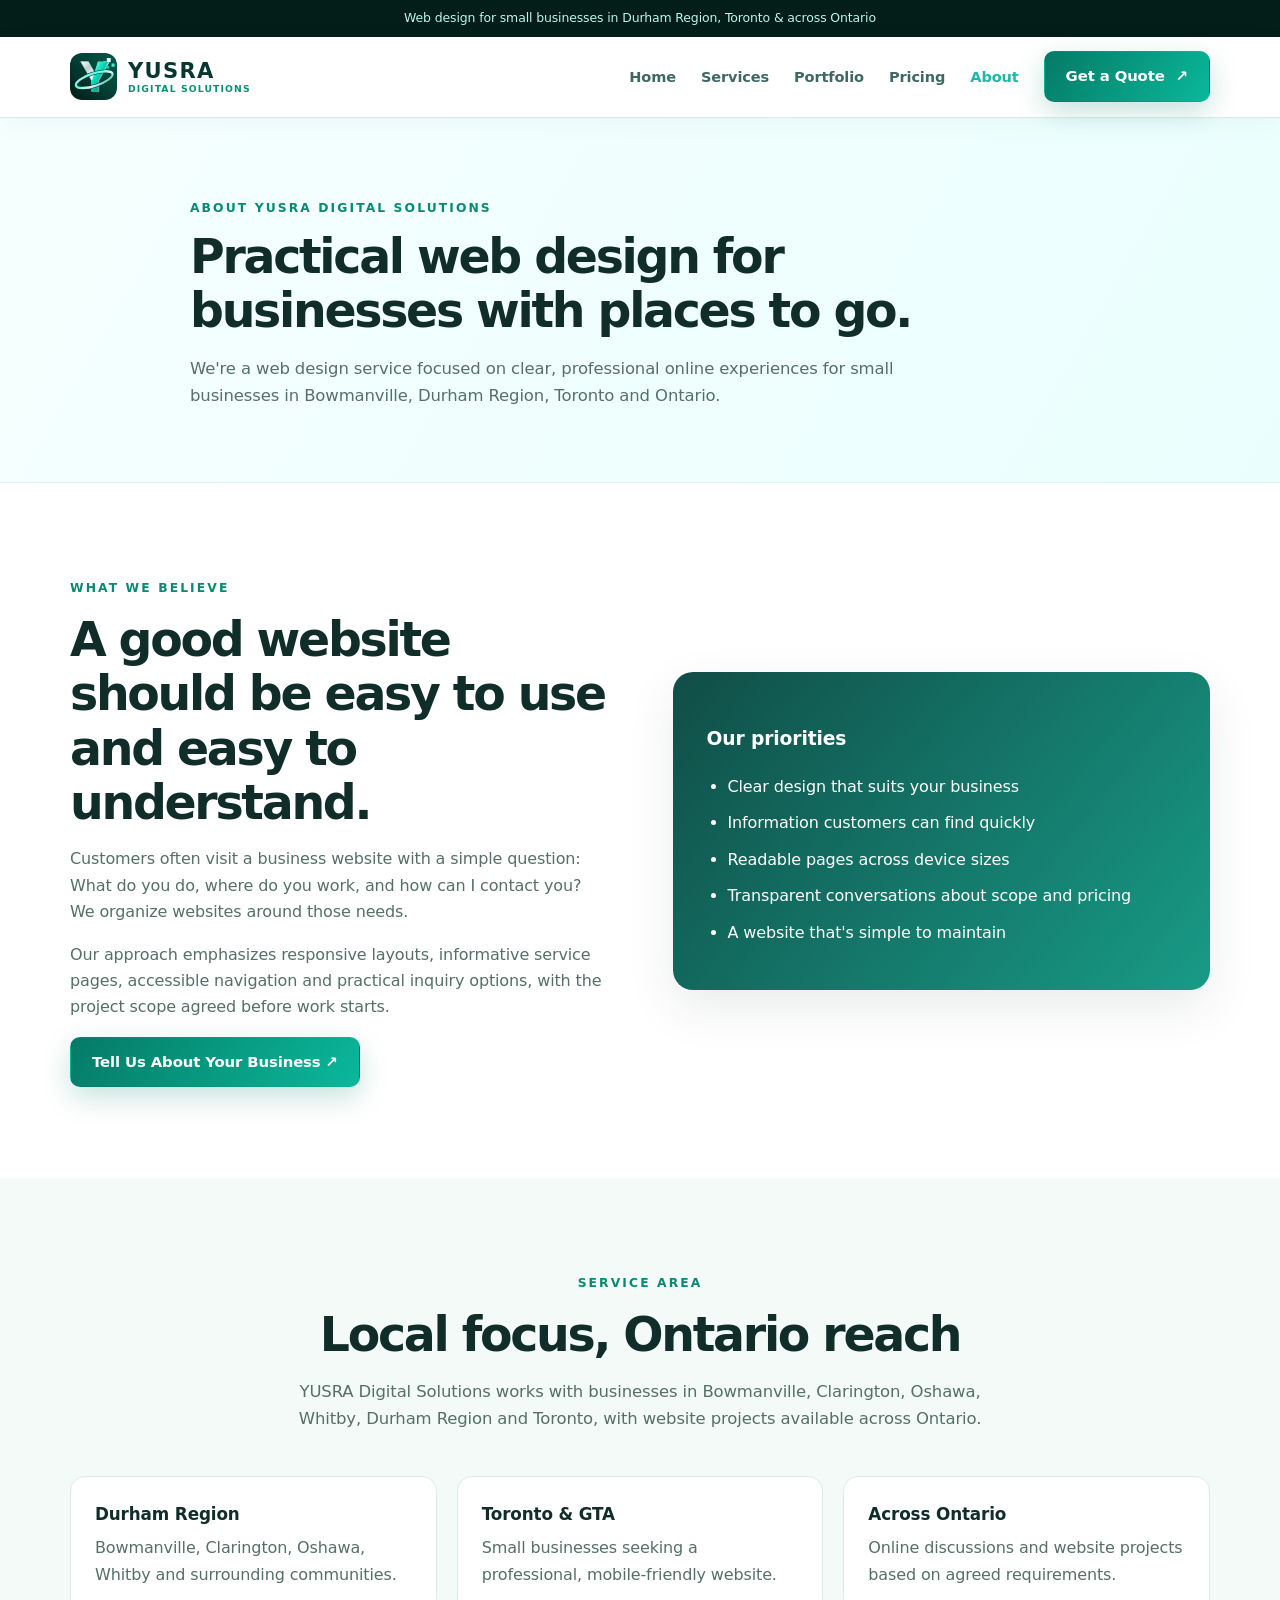
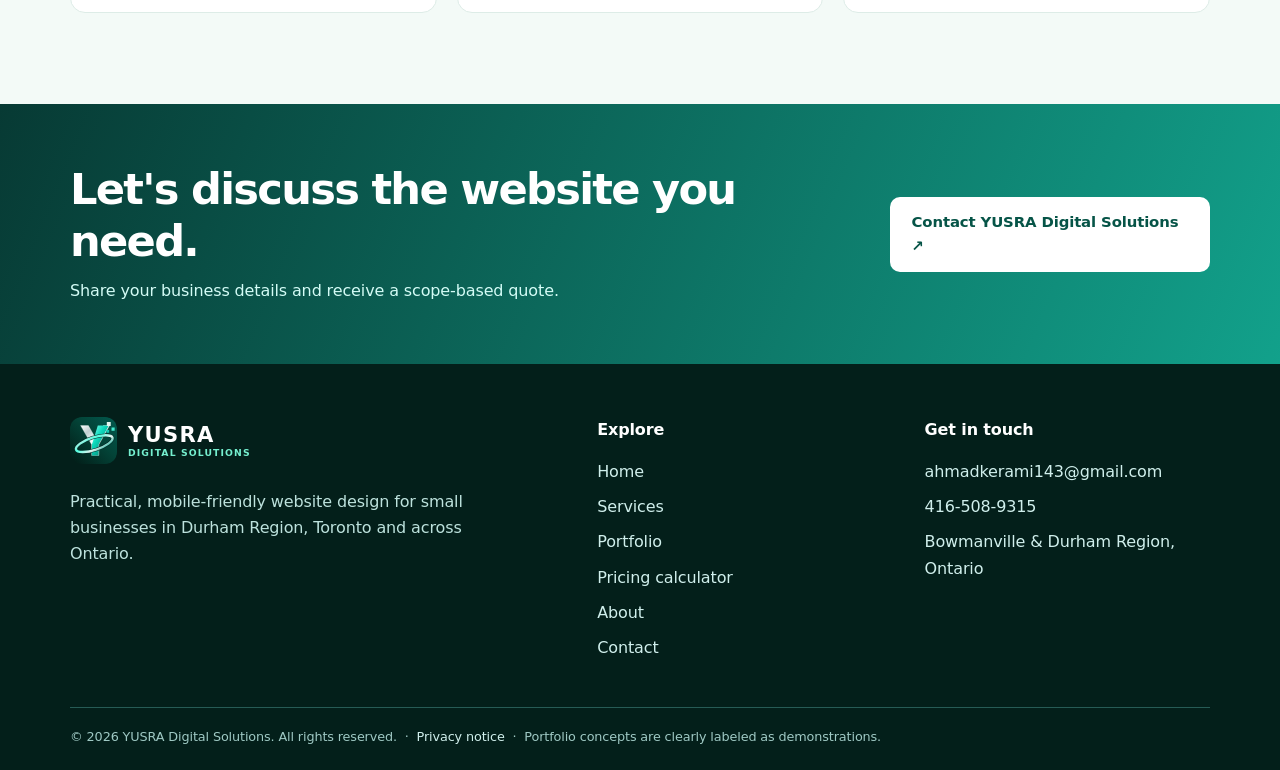
==== commit 012cd7bb: "Rebrand website as YUSRA Digital Solutions with emerald and silver identity" ====
--- a/about.html
+++ b/about.html
@@ -2,30 +2,30 @@
 <html lang="en"><head>
 <meta charset="utf-8"><meta name="viewport" content="width=device-width,initial-scale=1">
 
-<title>About Nexora Digital | Small Business Web Design Ontario</title>
-<meta name="description" content="Learn about Nexora Digital's straightforward approach to responsive small business website design in Bowmanville, Durham Region, Toronto and Ontario.">
+<title>About YUSRA Digital Solutions | Small Business Web Design Ontario</title>
+<meta name="description" content="Learn about YUSRA Digital Solutions's straightforward approach to responsive small business website design in Bowmanville, Durham Region, Toronto and Ontario.">
 <link rel="canonical" href="https://ajkerami.github.io/nexora-digital/about.html">
 <meta name="robots" content="index,follow">
-<meta property="og:type" content="website"><meta property="og:title" content="About Nexora Digital | Small Business Web Design Ontario"><meta property="og:description" content="Learn about Nexora Digital's straightforward approach to responsive small business website design in Bowmanville, Durham Region, Toronto and Ontario."><meta property="og:url" content="https://ajkerami.github.io/nexora-digital/about.html">
+<meta property="og:type" content="website"><meta property="og:title" content="About YUSRA Digital Solutions | Small Business Web Design Ontario"><meta property="og:description" content="Learn about YUSRA Digital Solutions's straightforward approach to responsive small business website design in Bowmanville, Durham Region, Toronto and Ontario."><meta property="og:url" content="https://ajkerami.github.io/nexora-digital/about.html">
 <link rel="icon" type="image/svg+xml" href="favicon.svg"><link rel="stylesheet" href="styles.css">
 
 </head>
 <body><a class="skip-link" href="#main">Skip to content</a>
 <div class="topline">Web design for small businesses in Durham Region, Toronto &amp; across Ontario</div>
 <header class="site-header"><div class="container navrow">
-<a class="brand" href="./" aria-label="Nexora Digital home"><span class="brandmark" aria-hidden="true"><img src="assets/nexora-mark.svg" alt="" width="38" height="38"></span> NEXORA <span>DIGITAL</span></a>
+<a class="brand" href="./" aria-label="YUSRA Digital Solutions home"><span class="brandmark" aria-hidden="true"><img src="assets/yusra-mark.svg" alt="" width="48" height="48"></span><span class="brand-words"><strong>YUSRA</strong><small>DIGITAL SOLUTIONS</small></span></a>
 <nav class="navlinks" aria-label="Main navigation"><a href="./">Home</a><a href="services.html">Services</a><a href="portfolio.html">Portfolio</a><a href="pricing.html">Pricing</a><a href="about.html" aria-current="page">About</a><a class="btn btn-primary" href="contact.html">Get a Quote <span aria-hidden="true">↗</span></a></nav>
 <details class="mobile-menu"><summary>Menu ☰</summary><nav class="mobile-items" aria-label="Mobile navigation"><a href="./">Home</a><a href="services.html">Services</a><a href="portfolio.html">Portfolio</a><a href="pricing.html">Pricing</a><a href="about.html" aria-current="page">About</a><a href="contact.html">Contact</a></nav></details>
 </div></header>
 <main id="main">
-<section class="page-intro"><div class="container"><span class="eyebrow">About Nexora Digital</span><h1>Practical web design for businesses with places to go.</h1><p>We're a web design service focused on clear, professional online experiences for small businesses in Bowmanville, Durham Region, Toronto and Ontario.</p></div></section>
+<section class="page-intro"><div class="container"><span class="eyebrow">About YUSRA Digital Solutions</span><h1>Practical web design for businesses with places to go.</h1><p>We're a web design service focused on clear, professional online experiences for small businesses in Bowmanville, Durham Region, Toronto and Ontario.</p></div></section>
 <section class="section"><div class="container split"><div><span class="eyebrow">What we believe</span><h2>A good website should be easy to use and easy to understand.</h2><p>Customers often visit a business website with a simple question: What do you do, where do you work, and how can I contact you? We organize websites around those needs.</p><p>Our approach emphasizes responsive layouts, informative service pages, accessible navigation and practical inquiry options, with the project scope agreed before work starts.</p><a class="btn btn-primary" href="contact.html">Tell Us About Your Business ↗</a></div><div class="panel"><h3>Our priorities</h3><ul><li>Clear design that suits your business</li><li>Information customers can find quickly</li><li>Readable pages across device sizes</li><li>Transparent conversations about scope and pricing</li><li>A website that's simple to maintain</li></ul></div></div></section>
-<section class="section section-soft"><div class="container"><div class="section-head"><span class="eyebrow">Service area</span><h2>Local focus, Ontario reach</h2><p>Nexora Digital works with businesses in Bowmanville, Clarington, Oshawa, Whitby, Durham Region and Toronto, with website projects available across Ontario.</p></div><div class="feature-band"><div><strong>Durham Region</strong><p>Bowmanville, Clarington, Oshawa, Whitby and surrounding communities.</p></div><div><strong>Toronto &amp; GTA</strong><p>Small businesses seeking a professional, mobile-friendly website.</p></div><div><strong>Across Ontario</strong><p>Online discussions and website projects based on agreed requirements.</p></div></div></div></section>
-<section class="cta-band"><div class="container cta-row"><div><h2>Let's discuss the website you need.</h2><p>Share your business details and receive a scope-based quote.</p></div><a class="btn btn-light" href="contact.html">Contact Nexora Digital ↗</a></div></section></main>
+<section class="section section-soft"><div class="container"><div class="section-head"><span class="eyebrow">Service area</span><h2>Local focus, Ontario reach</h2><p>YUSRA Digital Solutions works with businesses in Bowmanville, Clarington, Oshawa, Whitby, Durham Region and Toronto, with website projects available across Ontario.</p></div><div class="feature-band"><div><strong>Durham Region</strong><p>Bowmanville, Clarington, Oshawa, Whitby and surrounding communities.</p></div><div><strong>Toronto &amp; GTA</strong><p>Small businesses seeking a professional, mobile-friendly website.</p></div><div><strong>Across Ontario</strong><p>Online discussions and website projects based on agreed requirements.</p></div></div></div></section>
+<section class="cta-band"><div class="container cta-row"><div><h2>Let's discuss the website you need.</h2><p>Share your business details and receive a scope-based quote.</p></div><a class="btn btn-light" href="contact.html">Contact YUSRA Digital Solutions ↗</a></div></section></main>
 <footer class="site-footer"><div class="container"><div class="footer-cols">
-<div><a class="brand" href="./" style="color:#fff"><span class="brandmark" aria-hidden="true"><img src="assets/nexora-mark.svg" alt="" width="38" height="38"></span> NEXORA <span style="color:#a4cafa">DIGITAL</span></a><p>Practical, mobile-friendly website design for small businesses in Durham Region, Toronto and across Ontario.</p></div>
+<div><a class="brand" href="./" style="color:#fff"><span class="brandmark" aria-hidden="true"><img src="assets/yusra-mark.svg" alt="" width="48" height="48"></span><span class="brand-words"><strong>YUSRA</strong><small>DIGITAL SOLUTIONS</small></span></a><p>Practical, mobile-friendly website design for small businesses in Durham Region, Toronto and across Ontario.</p></div>
 <div><h3>Explore</h3><ul><li><a href="./">Home</a></li><li><a href="services.html">Services</a></li><li><a href="portfolio.html">Portfolio</a></li><li><a href="pricing.html">Pricing calculator</a></li><li><a href="about.html">About</a></li><li><a href="contact.html">Contact</a></li></ul></div>
 <div><h3>Get in touch</h3><ul><li><a href="mailto:ahmadkerami143@gmail.com">ahmadkerami143@gmail.com</a></li><li><a href="tel:+14165089315">416-508-9315</a></li><li>Bowmanville &amp; Durham Region, Ontario</li></ul></div>
-</div><div class="foot-bottom">© <span id="year">2026</span> Nexora Digital. All rights reserved. &nbsp;·&nbsp; <a href="privacy.html">Privacy notice</a> &nbsp;·&nbsp; Portfolio concepts are clearly labeled as demonstrations.</div></div></footer>
+</div><div class="foot-bottom">© <span id="year">2026</span> YUSRA Digital Solutions. All rights reserved. &nbsp;·&nbsp; <a href="privacy.html">Privacy notice</a> &nbsp;·&nbsp; Portfolio concepts are clearly labeled as demonstrations.</div></div></footer>
 <script>document.getElementById('year').textContent=new Date().getFullYear();</script>
 </body></html>
--- a/styles.css
+++ b/styles.css
@@ -1,8 +1,8 @@
 
-:root{--ink:#10213b;--muted:#5b6c83;--navy:#07172e;--navy2:#102e56;--blue:#215ee3;--blue2:#3285fc;--sky:#95d7ff;--white:#fff;--bg:#f5f8fd;--line:#dce5f2;--radius:20px;--shadow:0 18px 50px rgba(13,35,70,.09)}
-*{box-sizing:border-box}html{scroll-behavior:smooth}body{margin:0;color:var(--ink);background:#fff;font-family:Inter,system-ui,-apple-system,BlinkMacSystemFont,"Segoe UI",sans-serif;line-height:1.65;-webkit-font-smoothing:antialiased}a{color:inherit}img{max-width:100%}a:focus-visible,button:focus-visible,input:focus-visible,select:focus-visible,textarea:focus-visible,summary:focus-visible{outline:3px solid #6eb9ff;outline-offset:4px}.skip-link{position:absolute;left:14px;top:-80px;z-index:20;background:#fff;padding:9px 15px}.skip-link:focus{top:12px}.container{width:min(1140px,calc(100% - 42px));margin-inline:auto}.eyebrow{text-transform:uppercase;font-size:.77rem;font-weight:800;letter-spacing:.17em;color:#205ac5}.tiny{font-size:.85rem}.muted{color:var(--muted)}.topline{background:#07172e;color:#d1e1fb;text-align:center;padding:8px 16px;font-size:.78rem}.site-header{position:sticky;top:0;z-index:10;background:rgba(255,255,255,.97);border-bottom:1px solid var(--line);backdrop-filter:blur(12px)}.navrow{display:flex;align-items:center;justify-content:space-between;min-height:80px;gap:22px}.brand{display:inline-flex;align-items:center;gap:10px;text-decoration:none;font-weight:900;letter-spacing:-.035em;font-size:1.23rem;white-space:nowrap}.brandmark{width:35px;height:35px;background:linear-gradient(140deg,#123a8e,#2d85ff);color:#fff;border-radius:11px;display:inline-grid;place-items:center;font-weight:900;font-size:22px;box-shadow:0 7px 18px rgba(19,77,186,.25)}.brand span:last-child{color:#2259cd}.navlinks{display:flex;gap:25px;align-items:center}.navlinks>a:not(.btn){text-decoration:none;font-size:.91rem;font-weight:650;color:#405168}.navlinks>a:not(.btn)[aria-current="page"],.navlinks>a:not(.btn):hover{color:#1254cb}.mobile-menu{display:none}.btn{display:inline-flex;align-items:center;justify-content:center;gap:11px;padding:12px 21px;border-radius:10px;border:1px solid transparent;font:inherit;font-size:.93rem;font-weight:800;text-decoration:none;cursor:pointer;transition:transform .2s ease,box-shadow .2s ease}.btn:hover{transform:translateY(-2px)}.btn-primary{background:linear-gradient(135deg,#1954d1,#3283ef);color:#fff;box-shadow:0 10px 25px rgba(38,100,224,.23)}.btn-outline{border-color:#c3d2e7;background:#fff;color:#163760}.btn-light{background:#fff;color:#0b2c57}.hero{background:radial-gradient(circle at 78% 30%,rgba(69,141,255,.24),transparent 36%),linear-gradient(120deg,#07172e 0%,#0b2448 62%,#123b70 100%);color:#fff;overflow:hidden}.hero-inner{display:grid;grid-template-columns:1.08fr .92fr;align-items:center;gap:55px;padding:92px 0 100px}.hero .eyebrow{color:#8ed8ff}.hero h1{font-size:clamp(2.55rem,5.4vw,4.6rem);line-height:1.09;letter-spacing:-.055em;margin:15px 0 20px;max-width:720px}.hero p{color:#d4e1f3;max-width:580px;font-size:1.06rem}.hero-actions{display:flex;gap:12px;flex-wrap:wrap;margin-top:28px}.hero-checks{display:flex;flex-wrap:wrap;gap:11px;margin-top:35px}.hero-checks span{font-size:.81rem;background:rgba(255,255,255,.09);border:1px solid rgba(255,255,255,.14);border-radius:100px;padding:8px 12px;color:#ecf5ff}.preview{position:relative;background:#fff;color:var(--ink);border-radius:18px;box-shadow:0 40px 90px rgba(0,0,0,.25);overflow:hidden;transform:rotate(1deg)}.preview-top{height:32px;background:#eef3fb;padding:12px;display:flex;gap:6px}.preview-top i{display:block;width:8px;height:8px;border-radius:50%;background:#b6c5dc}.preview-body{padding:30px}.preview-pill{display:inline-block;background:#e5efff;color:#1747ab;border-radius:100px;padding:5px 9px;font-size:.68rem;font-weight:800}.preview-title{font-weight:900;font-size:2.15rem;letter-spacing:-.04em;line-height:1.1;margin:15px 0}.preview-desc{color:#61738e;font-size:.84rem;max-width:260px}.preview-button{background:#286eec;border-radius:7px;height:27px;width:132px;margin:18px 0 20px}.preview-tiles{display:grid;grid-template-columns:repeat(3,1fr);gap:9px}.preview-tile{background:linear-gradient(145deg,#dfecff,#f4f8ff);border:1px solid #dce8fa;border-radius:7px;min-height:65px}.float-tag{position:absolute;bottom:25px;right:-12px;background:#fff;color:#1653ae;border-radius:11px;padding:12px 16px;box-shadow:0 11px 28px rgba(10,35,73,.18);font-weight:800;font-size:.8rem}.section{padding:84px 0}.section-soft{background:var(--bg)}.section-head{text-align:center;max-width:720px;margin:0 auto 40px}.section-head h2,.split h2,.page-intro h1{font-size:clamp(2rem,3.7vw,3.15rem);letter-spacing:-.048em;line-height:1.15;margin:12px 0 16px}.section-head p,.page-intro p{color:var(--muted);margin:0;font-size:1.03rem}.cards{display:grid;grid-template-columns:repeat(3,minmax(0,1fr));gap:22px}.card{background:#fff;border:1px solid #e0e8f3;border-radius:var(--radius);box-shadow:var(--shadow);padding:31px}.card h3{font-size:1.22rem;line-height:1.27;letter-spacing:-.02em;margin:14px 0 10px}.card p{color:var(--muted);margin:0 0 19px}.card .icon{width:49px;height:49px;border-radius:13px;display:grid;place-items:center;color:#2056c6;background:#e9f1ff;font-size:24px}.price{font-weight:900;color:#164ba8;font-size:.95rem}.text-link{text-decoration:none;font-weight:800;color:#1758ca}.text-link:hover{text-decoration:underline}.mini-list{padding:0;margin:16px 0 24px;list-style:none}.mini-list li{padding:7px 0;color:#52627a}.mini-list li:before{content:"✓";color:#256ada;font-weight:900;margin-right:10px}.split{display:grid;grid-template-columns:1fr 1fr;gap:65px;align-items:center}.split p{color:var(--muted)}.process{display:grid;grid-template-columns:repeat(3,minmax(0,1fr));gap:27px}.process article{border-top:2px solid #c7d8f5;padding:24px 6px}.process strong{color:#2267d6;font-size:1.4rem}.process h3{margin:12px 0}.process p{color:var(--muted)}.panel{background:linear-gradient(130deg,#10294e,#18519b);padding:34px;border-radius:20px;color:#fff;box-shadow:var(--shadow)}.panel p{color:#d2e1f9}.panel ul{padding-left:21px;margin-bottom:0}.panel li{margin:10px 0}.demo-grid{display:grid;grid-template-columns:repeat(2,minmax(0,1fr));gap:25px}.demo-card{background:#fff;border-radius:18px;overflow:hidden;border:1px solid #dee6f1;box-shadow:var(--shadow)}.demo-visual{min-height:178px;padding:25px;display:flex;align-items:flex-end;color:#fff;background:linear-gradient(130deg,#0e3455,#2f709d)}.demo-visual.renovation{background:linear-gradient(125deg,#070b14,#173a72)}.demo-visual h3{font-size:2rem;line-height:1.15;letter-spacing:-.03em;max-width:280px;margin:0}.demo-info{padding:24px 28px 30px}.demo-info p{color:var(--muted)}.demo-note{display:inline-block;color:#31518c;background:#eaf1ff;border-radius:99px;padding:5px 10px;font-size:.73rem;font-weight:800}.cta-band{background:linear-gradient(112deg,#071b3a,#1251a1);color:#fff;padding:60px 0}.cta-row{display:flex;justify-content:space-between;align-items:center;gap:35px}.cta-row h2{margin:0 0 10px;letter-spacing:-.04em;font-size:clamp(1.8rem,3.5vw,2.7rem);line-height:1.2}.cta-row p{margin:0;color:#d4e5fc}.page-intro{background:linear-gradient(120deg,#f5f9ff,#eaf2ff);padding:76px 0 73px;border-bottom:1px solid #dce7f5}.page-intro .container{max-width:900px}.page-intro h1{max-width:800px;margin-top:10px}.page-intro p{max-width:740px}.feature-band{display:grid;grid-template-columns:repeat(3,1fr);gap:20px}.feature-band div{padding:24px;border-radius:15px;border:1px solid #e1e8f2;background:#fff}.feature-band strong{display:block;font-size:1.05rem}.feature-band p{margin:7px 0 0;color:var(--muted)}.faq{max-width:860px;margin:auto}.faq details{border-bottom:1px solid #d9e3f0;padding:20px 0}.faq summary{font-weight:800;cursor:pointer}.faq details p{color:var(--muted);margin-bottom:0}.contact-layout{display:grid;grid-template-columns:.78fr 1.22fr;gap:40px;align-items:start}.contact-card{background:#fff;border:1px solid #dfe7f4;border-radius:20px;padding:33px;box-shadow:var(--shadow)}.contact-card h2{margin:0 0 14px}.contact-card p{color:var(--muted)}.contact-card a{color:#1d59bb;overflow-wrap:anywhere}.contact-form label{display:block;font-weight:800;margin:17px 0 7px}.contact-form input,.contact-form select,.contact-form textarea{width:100%;border:1px solid #bdcbe0;background:#fff;border-radius:10px;padding:13px 14px;font:inherit;color:var(--ink)}.contact-form textarea{min-height:155px;resize:vertical}.contact-form .btn{margin-top:18px}.form-note{font-size:.83rem;color:var(--muted)}.site-footer{background:#07172e;color:#d0dcef;padding:53px 0 23px}.footer-cols{display:grid;grid-template-columns:1.7fr 1fr 1fr;gap:42px}.site-footer a{text-decoration:none;color:#d0dcef}.site-footer a:hover{text-decoration:underline}.footer-cols h3{margin:0 0 15px;color:#fff;font-size:1rem}.footer-cols p{max-width:400px;color:#bdcce2}.footer-cols ul{padding:0;list-style:none;margin:0}.footer-cols li{margin:9px 0}.foot-bottom{border-top:1px solid #263b5b;margin-top:36px;padding-top:18px;font-size:.8rem;color:#9fb0c9}.notice{background:#eaf3ff;border:1px solid #d7e5fa;border-radius:12px;padding:15px 18px;color:#264d7b;font-size:.91rem}
+:root{--ink:#103b36;--muted:#5b837d;--navy:#072e29;--navy2:#10564c;--blue:#21e3dd;--blue2:#32fce2;--sky:#95ffdb;--white:#fff;--bg:#f5f8fd;--line:#dcf2ef;--radius:20px;--shadow:0 18px 50px rgba(13,35,70,.09)}
+*{box-sizing:border-box}html{scroll-behavior:smooth}body{margin:0;color:var(--ink);background:#fff;font-family:Inter,system-ui,-apple-system,BlinkMacSystemFont,"Segoe UI",sans-serif;line-height:1.65;-webkit-font-smoothing:antialiased}a{color:inherit}img{max-width:100%}a:focus-visible,button:focus-visible,input:focus-visible,select:focus-visible,textarea:focus-visible,summary:focus-visible{outline:3px solid #6effdd;outline-offset:4px}.skip-link{position:absolute;left:14px;top:-80px;z-index:20;background:#fff;padding:9px 15px}.skip-link:focus{top:12px}.container{width:min(1140px,calc(100% - 42px));margin-inline:auto}.eyebrow{text-transform:uppercase;font-size:.77rem;font-weight:800;letter-spacing:.17em;color:#20c5ba}.tiny{font-size:.85rem}.muted{color:var(--muted)}.topline{background:#072e29;color:#d1fbf7;text-align:center;padding:8px 16px;font-size:.78rem}.site-header{position:sticky;top:0;z-index:10;background:rgba(255,255,255,.97);border-bottom:1px solid var(--line);backdrop-filter:blur(12px)}.navrow{display:flex;align-items:center;justify-content:space-between;min-height:80px;gap:22px}.brand{display:inline-flex;align-items:center;gap:10px;text-decoration:none;font-weight:900;letter-spacing:-.035em;font-size:1.23rem;white-space:nowrap}.brandmark{width:35px;height:35px;background:linear-gradient(140deg,#128e89,#2dffe3);color:#fff;border-radius:11px;display:inline-grid;place-items:center;font-weight:900;font-size:22px;box-shadow:0 7px 18px rgba(19,77,186,.25)}.brand span:last-child{color:#22cdc6}.navlinks{display:flex;gap:25px;align-items:center}.navlinks>a:not(.btn){text-decoration:none;font-size:.91rem;font-weight:650;color:#406862}.navlinks>a:not(.btn)[aria-current="page"],.navlinks>a:not(.btn):hover{color:#12cbbd}.mobile-menu{display:none}.btn{display:inline-flex;align-items:center;justify-content:center;gap:11px;padding:12px 21px;border-radius:10px;border:1px solid transparent;font:inherit;font-size:.93rem;font-weight:800;text-decoration:none;cursor:pointer;transition:transform .2s ease,box-shadow .2s ease}.btn:hover{transform:translateY(-2px)}.btn-primary{background:linear-gradient(135deg,#19d1ca,#32efd4);color:#fff;box-shadow:0 10px 25px rgba(38,100,224,.23)}.btn-outline{border-color:#c3e7e2;background:#fff;color:#166054}.btn-light{background:#fff;color:#0b574c}.hero{background:radial-gradient(circle at 78% 30%,rgba(69,141,255,.24),transparent 36%),linear-gradient(120deg,#072e29 0%,#0b4840 62%,#127062 100%);color:#fff;overflow:hidden}.hero-inner{display:grid;grid-template-columns:1.08fr .92fr;align-items:center;gap:55px;padding:92px 0 100px}.hero .eyebrow{color:#8effd5}.hero h1{font-size:clamp(2.55rem,5.4vw,4.6rem);line-height:1.09;letter-spacing:-.055em;margin:15px 0 20px;max-width:720px}.hero p{color:#d4f3ef;max-width:580px;font-size:1.06rem}.hero-actions{display:flex;gap:12px;flex-wrap:wrap;margin-top:28px}.hero-checks{display:flex;flex-wrap:wrap;gap:11px;margin-top:35px}.hero-checks span{font-size:.81rem;background:rgba(255,255,255,.09);border:1px solid rgba(255,255,255,.14);border-radius:100px;padding:8px 12px;color:#ecfffb}.preview{position:relative;background:#fff;color:var(--ink);border-radius:18px;box-shadow:0 40px 90px rgba(0,0,0,.25);overflow:hidden;transform:rotate(1deg)}.preview-top{height:32px;background:#eefbfa;padding:12px;display:flex;gap:6px}.preview-top i{display:block;width:8px;height:8px;border-radius:50%;background:#b6dcd8}.preview-body{padding:30px}.preview-pill{display:inline-block;background:#e5fffc;color:#17aba5;border-radius:100px;padding:5px 9px;font-size:.68rem;font-weight:800}.preview-title{font-weight:900;font-size:2.15rem;letter-spacing:-.04em;line-height:1.1;margin:15px 0}.preview-desc{color:#618e89;font-size:.84rem;max-width:260px}.preview-button{background:#28ecde;border-radius:7px;height:27px;width:132px;margin:18px 0 20px}.preview-tiles{display:grid;grid-template-columns:repeat(3,1fr);gap:9px}.preview-tile{background:linear-gradient(145deg,#dffffb,#f4fffe);border:1px solid #dcfaf7;border-radius:7px;min-height:65px}.float-tag{position:absolute;bottom:25px;right:-12px;background:#fff;color:#16ae9c;border-radius:11px;padding:12px 16px;box-shadow:0 11px 28px rgba(10,35,73,.18);font-weight:800;font-size:.8rem}.section{padding:84px 0}.section-soft{background:var(--bg)}.section-head{text-align:center;max-width:720px;margin:0 auto 40px}.section-head h2,.split h2,.page-intro h1{font-size:clamp(2rem,3.7vw,3.15rem);letter-spacing:-.048em;line-height:1.15;margin:12px 0 16px}.section-head p,.page-intro p{color:var(--muted);margin:0;font-size:1.03rem}.cards{display:grid;grid-template-columns:repeat(3,minmax(0,1fr));gap:22px}.card{background:#fff;border:1px solid #e0f3f0;border-radius:var(--radius);box-shadow:var(--shadow);padding:31px}.card h3{font-size:1.22rem;line-height:1.27;letter-spacing:-.02em;margin:14px 0 10px}.card p{color:var(--muted);margin:0 0 19px}.card .icon{width:49px;height:49px;border-radius:13px;display:grid;place-items:center;color:#20c6bf;background:#e9fffd;font-size:24px}.price{font-weight:900;color:#16a89c;font-size:.95rem}.text-link{text-decoration:none;font-weight:800;color:#17cabc}.text-link:hover{text-decoration:underline}.mini-list{padding:0;margin:16px 0 24px;list-style:none}.mini-list li{padding:7px 0;color:#527a75}.mini-list li:before{content:"✓";color:#25dac8;font-weight:900;margin-right:10px}.split{display:grid;grid-template-columns:1fr 1fr;gap:65px;align-items:center}.split p{color:var(--muted)}.process{display:grid;grid-template-columns:repeat(3,minmax(0,1fr));gap:27px}.process article{border-top:2px solid #c7f5f1;padding:24px 6px}.process strong{color:#22d6c4;font-size:1.4rem}.process h3{margin:12px 0}.process p{color:var(--muted)}.panel{background:linear-gradient(130deg,#104e47,#189b87);padding:34px;border-radius:20px;color:#fff;box-shadow:var(--shadow)}.panel p{color:#d2f9f5}.panel ul{padding-left:21px;margin-bottom:0}.panel li{margin:10px 0}.demo-grid{display:grid;grid-template-columns:repeat(2,minmax(0,1fr));gap:25px}.demo-card{background:#fff;border-radius:18px;overflow:hidden;border:1px solid #def1ee;box-shadow:var(--shadow)}.demo-visual{min-height:178px;padding:25px;display:flex;align-items:flex-end;color:#fff;background:linear-gradient(130deg,#0e5543,#2f9d7b)}.demo-visual.renovation{background:linear-gradient(125deg,#071414,#177269)}.demo-visual h3{font-size:2rem;line-height:1.15;letter-spacing:-.03em;max-width:280px;margin:0}.demo-info{padding:24px 28px 30px}.demo-info p{color:var(--muted)}.demo-note{display:inline-block;color:#318c86;background:#eafffe;border-radius:99px;padding:5px 10px;font-size:.73rem;font-weight:800}.cta-band{background:linear-gradient(112deg,#073a34,#12a18b);color:#fff;padding:60px 0}.cta-row{display:flex;justify-content:space-between;align-items:center;gap:35px}.cta-row h2{margin:0 0 10px;letter-spacing:-.04em;font-size:clamp(1.8rem,3.5vw,2.7rem);line-height:1.2}.cta-row p{margin:0;color:#d4fcf6}.page-intro{background:linear-gradient(120deg,#f5fffe,#eafffd);padding:76px 0 73px;border-bottom:1px solid #dcf5f1}.page-intro .container{max-width:900px}.page-intro h1{max-width:800px;margin-top:10px}.page-intro p{max-width:740px}.feature-band{display:grid;grid-template-columns:repeat(3,1fr);gap:20px}.feature-band div{padding:24px;border-radius:15px;border:1px solid #e1f2f0;background:#fff}.feature-band strong{display:block;font-size:1.05rem}.feature-band p{margin:7px 0 0;color:var(--muted)}.faq{max-width:860px;margin:auto}.faq details{border-bottom:1px solid #d9f0ed;padding:20px 0}.faq summary{font-weight:800;cursor:pointer}.faq details p{color:var(--muted);margin-bottom:0}.contact-layout{display:grid;grid-template-columns:.78fr 1.22fr;gap:40px;align-items:start}.contact-card{background:#fff;border:1px solid #dff4f2;border-radius:20px;padding:33px;box-shadow:var(--shadow)}.contact-card h2{margin:0 0 14px}.contact-card p{color:var(--muted)}.contact-card a{color:#1dbbac;overflow-wrap:anywhere}.contact-form label{display:block;font-weight:800;margin:17px 0 7px}.contact-form input,.contact-form select,.contact-form textarea{width:100%;border:1px solid #bde0dc;background:#fff;border-radius:10px;padding:13px 14px;font:inherit;color:var(--ink)}.contact-form textarea{min-height:155px;resize:vertical}.contact-form .btn{margin-top:18px}.form-note{font-size:.83rem;color:var(--muted)}.site-footer{background:#072e29;color:#d0efec;padding:53px 0 23px}.footer-cols{display:grid;grid-template-columns:1.7fr 1fr 1fr;gap:42px}.site-footer a{text-decoration:none;color:#d0efec}.site-footer a:hover{text-decoration:underline}.footer-cols h3{margin:0 0 15px;color:#fff;font-size:1rem}.footer-cols p{max-width:400px;color:#bde2dd}.footer-cols ul{padding:0;list-style:none;margin:0}.footer-cols li{margin:9px 0}.foot-bottom{border-top:1px solid #265b55;margin-top:36px;padding-top:18px;font-size:.8rem;color:#9fc9c4}.notice{background:#eafffc;border:1px solid #d7faf6;border-radius:12px;padding:15px 18px;color:#267b6c;font-size:.91rem}
 @media(max-width:960px){.navlinks{gap:14px}.navlinks a:not(.btn){font-size:.82rem}.hero-inner{gap:28px}.float-tag{right:0}}
-@media(max-width:760px){.container{width:min(100% - 34px,1140px)}.topline{font-size:.7rem}.navrow{min-height:69px}.navlinks{display:none}.mobile-menu{display:block;position:relative}.mobile-menu summary{list-style:none;cursor:pointer;border:1px solid #ccdaee;border-radius:10px;padding:8px 13px;font-weight:800}.mobile-menu summary::-webkit-details-marker{display:none}.mobile-items{position:absolute;right:0;top:47px;background:#fff;border:1px solid #d5e2f2;border-radius:14px;box-shadow:var(--shadow);padding:13px;display:flex;flex-direction:column;gap:7px;min-width:200px}.mobile-items a{padding:8px;text-decoration:none;font-weight:700}.hero-inner,.split,.contact-layout{grid-template-columns:1fr}.hero-inner{padding:69px 0 75px}.hero h1{font-size:clamp(2.55rem,10vw,3.7rem)}.preview{max-width:480px;margin:auto}.cards,.process,.feature-band{grid-template-columns:1fr}.section{padding:62px 0}.demo-grid{grid-template-columns:1fr}.cta-row{flex-direction:column;align-items:flex-start}.footer-cols{grid-template-columns:1fr 1fr;gap:25px}.footer-cols>div:first-child{grid-column:1/-1}.page-intro{padding:56px 0}}
+@media(max-width:760px){.container{width:min(100% - 34px,1140px)}.topline{font-size:.7rem}.navrow{min-height:69px}.navlinks{display:none}.mobile-menu{display:block;position:relative}.mobile-menu summary{list-style:none;cursor:pointer;border:1px solid #cceeea;border-radius:10px;padding:8px 13px;font-weight:800}.mobile-menu summary::-webkit-details-marker{display:none}.mobile-items{position:absolute;right:0;top:47px;background:#fff;border:1px solid #d5f2ed;border-radius:14px;box-shadow:var(--shadow);padding:13px;display:flex;flex-direction:column;gap:7px;min-width:200px}.mobile-items a{padding:8px;text-decoration:none;font-weight:700}.hero-inner,.split,.contact-layout{grid-template-columns:1fr}.hero-inner{padding:69px 0 75px}.hero h1{font-size:clamp(2.55rem,10vw,3.7rem)}.preview{max-width:480px;margin:auto}.cards,.process,.feature-band{grid-template-columns:1fr}.section{padding:62px 0}.demo-grid{grid-template-columns:1fr}.cta-row{flex-direction:column;align-items:flex-start}.footer-cols{grid-template-columns:1fr 1fr;gap:25px}.footer-cols>div:first-child{grid-column:1/-1}.page-intro{padding:56px 0}}
 @media(max-width:440px){.brand{font-size:1.05rem}.brandmark{width:32px;height:32px}.footer-cols{grid-template-columns:1fr}.footer-cols>div:first-child{grid-column:auto}.card{padding:25px}.hero-actions .btn{width:100%}}
 @media(prefers-reduced-motion:reduce){html{scroll-behavior:auto}.btn{transition:none}}
 
@@ -11,82 +11,82 @@
 .estimator-layout{display:grid;grid-template-columns:minmax(0,1.18fr) minmax(310px,.85fr);gap:26px;align-items:start}
 .pricing-form{padding:35px!important}.pricing-form h2{font-size:clamp(1.6rem,2.8vw,2.1rem);margin:8px 0 13px}.pricing-form .field{margin:24px 0}
 .pricing-form label:not(.checkbox-line){font-weight:750;display:block;margin-bottom:9px}
-.pricing-form select,.pricing-form input[type=number]{width:100%;background:#fff;border:1px solid #b7c7de;border-radius:10px;min-height:48px;padding:12px 13px;font:inherit;color:#10213b}
-.pricing-form select:focus-visible,.pricing-form input:focus-visible{outline:3px solid #94c5ff;outline-offset:2px}
-.pricing-form small{display:block;color:#53677f;font-size:.85rem;margin-top:6px}
+.pricing-form select,.pricing-form input[type=number]{width:100%;background:#fff;border:1px solid #b7ded9;border-radius:10px;min-height:48px;padding:12px 13px;font:inherit;color:#103b36}
+.pricing-form select:focus-visible,.pricing-form input:focus-visible{outline:3px solid #94ffec;outline-offset:2px}
+.pricing-form small{display:block;color:#537f77;font-size:.85rem;margin-top:6px}
 .pricing-form fieldset{border:0;padding:0;margin:25px 0}.pricing-form legend{font-weight:750;padding:0 0 10px}
 .checkbox-group{display:grid;gap:11px}
-.checkbox-line{display:flex;align-items:start;gap:13px;cursor:pointer;border:1px solid #dde7f4;border-radius:12px;background:#f6f9ff;padding:14px}
-.checkbox-line:hover{background:#eaf3ff}.checkbox-line input{accent-color:#2563eb;margin:7px 0 0;flex:0 0 auto;width:18px;height:18px}
+.checkbox-line{display:flex;align-items:start;gap:13px;cursor:pointer;border:1px solid #ddf4f1;border-radius:12px;background:#f6ffff;padding:14px}
+.checkbox-line:hover{background:#eafffc}.checkbox-line input{accent-color:#25ebe5;margin:7px 0 0;flex:0 0 auto;width:18px;height:18px}
 .checkbox-line span{display:block}.checkbox-line strong{font-weight:750}.checkbox-line small{line-height:1.4;margin:4px 0 0}
-.price-disclaimer{font-size:.83rem;color:#455f7f;line-height:1.6;background:#f2f6fc;border-left:4px solid #2765d9;padding:14px 17px;border-radius:0 9px 9px 0}
-.estimate-card{position:sticky;top:112px;padding:34px;background:linear-gradient(145deg,#08172f,#173c74);color:#fff;border:1px solid #3568ac;border-radius:20px;box-shadow:0 20px 55px rgba(8,23,47,.2)}
-.estimate-card .eyebrow{color:#93c5ff}.estimate-card .estimate-caption{color:#bfd2eb;margin:4px 0 12px}
+.price-disclaimer{font-size:.83rem;color:#457f75;line-height:1.6;background:#f2fcfb;border-left:4px solid #27d9cd;padding:14px 17px;border-radius:0 9px 9px 0}
+.estimate-card{position:sticky;top:112px;padding:34px;background:linear-gradient(145deg,#082f2b,#177469);color:#fff;border:1px solid #35ac9b;border-radius:20px;box-shadow:0 20px 55px rgba(8,23,47,.2)}
+.estimate-card .eyebrow{color:#93ffec}.estimate-card .estimate-caption{color:#bfebe4;margin:4px 0 12px}
 .estimate-total{font-size:clamp(2.7rem,4vw,4rem);font-weight:900;letter-spacing:-.04em;line-height:1.1;margin:4px 0 12px}
 .estimate-card hr{border:0;border-top:1px solid #ffffff40;margin:24px 0}
 .estimate-card h3{color:#fff;margin:0 0 12px}.estimate-breakdown{list-style:none;padding:0;margin:0}
 .estimate-breakdown li{display:flex;justify-content:space-between;gap:15px;padding:10px 0;border-bottom:1px solid #ffffff2c;font-size:.9rem}.estimate-breakdown li span{flex:1}.estimate-breakdown strong{white-space:nowrap}
-.estimate-monthly{color:#b8d5fc;margin:15px 0}.estimate-footnote{color:#cadbf1;font-size:.8rem;line-height:1.55;margin:13px 0 0}
+.estimate-monthly{color:#b8fcf2;margin:15px 0}.estimate-footnote{color:#caf1eb;font-size:.8rem;line-height:1.55;margin:13px 0 0}
 .estimate-card .btn{width:100%;display:flex;justify-content:center}
-.pricing-faq{max-width:850px;margin:auto}.pricing-faq details{border:1px solid #d7e2f0;border-radius:12px;background:#fff;padding:19px 23px;margin:12px 0}.pricing-faq summary{cursor:pointer;font-weight:750}.pricing-faq details p{color:#52647d;margin:14px 0 0}
+.pricing-faq{max-width:850px;margin:auto}.pricing-faq details{border:1px solid #d7f0ec;border-radius:12px;background:#fff;padding:19px 23px;margin:12px 0}.pricing-faq summary{cursor:pointer;font-weight:750}.pricing-faq details p{color:#527d77;margin:14px 0 0}
 .estimator-layout [hidden]{display:none!important}
 @media(max-width:850px){.estimator-layout{grid-template-columns:1fr}.estimate-card{position:static}.pricing-form{padding:25px!important}}
 
 .demo-visual.cleaning{background:linear-gradient(130deg,#183e38,#478971)}.demo-visual.cafe{background:linear-gradient(130deg,#38241c,#b56b4c)}
 
 
-/* Nexora Digital: studio art direction, refined navigation and portfolio previews */
-:root{--ink:#142239;--muted:#596b82;--navy:#08182e;--navy2:#12355f;--blue:#2768db;--blue2:#65a4f4;--sky:#a9d6ff;--bg:#f6f8fc;--line:#e1e8f1;--radius:18px;--shadow:0 16px 44px rgba(10,36,75,.075)}
+/* YUSRA Digital Solutions: studio art direction, refined navigation and portfolio previews */
+:root{--ink:#143935;--muted:#59827c;--navy:#082e29;--navy2:#125f52;--blue:#27dbcd;--blue2:#65f4de;--sky:#a9ffea;--bg:#f6f8fc;--line:#e1f1ef;--radius:18px;--shadow:0 16px 44px rgba(10,36,75,.075)}
 body{letter-spacing:-.008em}
 .brand{letter-spacing:-.045em;gap:11px;font-size:1.27rem}
 .brandmark{border-radius:12px;display:inline-flex;align-items:center;justify-content:center;flex:none;width:38px;height:38px;background:transparent;box-shadow:none;overflow:hidden}
 .brandmark img{display:block;width:38px;height:38px;object-fit:contain}
 .site-header{box-shadow:0 5px 28px rgba(10,30,60,.035)}
 .navlinks>a:not(.btn){font-weight:700;transition:color .2s ease}
-.navlinks>a[aria-current="page"]{color:#1c58b8!important}
-.hero{background:radial-gradient(circle at 92% 11%,#3179bb46,transparent 36%),radial-gradient(circle at 45% 100%,#1743757d,transparent 48%),linear-gradient(120deg,#071322,#0b203d 64%,#12335a)}
+.navlinks>a[aria-current="page"]{color:#1cb8a8!important}
+.hero{background:radial-gradient(circle at 92% 11%,#31bb9a46,transparent 36%),radial-gradient(circle at 45% 100%,#1775647d,transparent 48%),linear-gradient(120deg,#07221e,#0b3d36 64%,#125a4d)}
 .hero-inner{gap:68px;padding:105px 0 112px}
 .hero h1{font-weight:850;letter-spacing:-.06em;max-width:760px}
-.hero h1 span{color:#9bc9ff}
+.hero h1 span{color:#9bffed}
 .hero p{line-height:1.72}
-.hero .eyebrow{color:#8dc6ff;letter-spacing:.16em;font-size:.75rem}
+.hero .eyebrow{color:#8dffe6;letter-spacing:.16em;font-size:.75rem}
 .hero-checks span{border-radius:9px;background:#ffffff0b}
-.hero .btn-primary{background:#3c7dee;color:#fff}
-.hero .btn-light{background:#fff;color:#153459}
+.hero .btn-primary{background:#3ceedf;color:#fff}
+.hero .btn-light{background:#fff;color:#15594d}
 .studio-stage{position:relative;padding:20px 8px 26px;min-width:0}
-.studio-stage:before{content:"";position:absolute;inset:0 2% 9% 8%;background:linear-gradient(140deg,#3a79b72b,#93c5fd0a);border:1px solid #c9e5ff21;border-radius:28px;transform:rotate(-5deg)}
-.studio-browser{position:relative;background:#fff;border:1px solid #e2eaf5;border-radius:16px;box-shadow:0 24px 70px #02091780;overflow:hidden;transform:rotate(2deg)}
-.studio-top{display:flex;align-items:center;gap:7px;background:#f4f7fc;border-bottom:1px solid #dde7f3;padding:13px 17px}
-.studio-dot{width:8px;height:8px;border-radius:50%;background:#bdcfe2}
-.studio-address{margin-left:auto;background:#e7eef8;color:#67819d;border-radius:5px;padding:2px 15px;font-size:10px;letter-spacing:.06em}
-.studio-screen{padding:30px;background:linear-gradient(150deg,#fff,#f2f7ff);color:#142239}
+.studio-stage:before{content:"";position:absolute;inset:0 2% 9% 8%;background:linear-gradient(140deg,#3ab79b2b,#93fde90a);border:1px solid #c9fff221;border-radius:28px;transform:rotate(-5deg)}
+.studio-browser{position:relative;background:#fff;border:1px solid #e2f5f2;border-radius:16px;box-shadow:0 24px 70px #02171680;overflow:hidden;transform:rotate(2deg)}
+.studio-top{display:flex;align-items:center;gap:7px;background:#f4f7fc;border-bottom:1px solid #ddf3ef;padding:13px 17px}
+.studio-dot{width:8px;height:8px;border-radius:50%;background:#bde2da}
+.studio-address{margin-left:auto;background:#e7f8f6;color:#679d92;border-radius:5px;padding:2px 15px;font-size:10px;letter-spacing:.06em}
+.studio-screen{padding:30px;background:linear-gradient(150deg,#fff,#f2fffe);color:#143935}
 .studio-sitenav{display:flex;align-items:center;justify-content:space-between;gap:10px;padding-bottom:28px}
-.studio-icon{font-size:13px;font-weight:900;color:#194a9d}
-.studio-navlines{font-size:9px;letter-spacing:.12em;color:#8798b0}
+.studio-icon{font-size:13px;font-weight:900;color:#199d91}
+.studio-navlines{font-size:9px;letter-spacing:.12em;color:#87b0ab}
 .studio-content{display:grid;grid-template-columns:1.12fr .88fr;gap:19px;align-items:center}
-.studio-kicker{font-size:10px;letter-spacing:.15em;color:#2c67c5;font-weight:800}
+.studio-kicker{font-size:10px;letter-spacing:.15em;color:#2cc5b5;font-weight:800}
 .studio-headline{font-size:clamp(25px,3vw,36px);font-weight:900;letter-spacing:-.05em;line-height:1.13;margin:11px 0}
-.studio-description{font-size:11px;color:#73829a;line-height:1.6;max-width:230px}
-.studio-cta{display:inline-block;height:24px;width:110px;border-radius:6px;background:#2768db;margin-top:15px}
-.studio-art{height:186px;position:relative;border-radius:120px 120px 18px 18px;background:radial-gradient(circle at 48% 32%,#d2eaff,#8caee1 45%,#194477);overflow:hidden}
-.studio-art:before{content:"";position:absolute;width:80%;height:51%;border-radius:16px 16px 6px 6px;background:#f6f9ff;left:10%;bottom:0;transform:perspective(80px) rotateX(13deg);box-shadow:0 -8px 25px #113b6470}
-.studio-art:after{content:"";position:absolute;width:45%;height:20%;background:#7e9ec8;border-radius:50%;left:28%;bottom:43%;box-shadow:0 0 0 9px #c6d8ee}
+.studio-description{font-size:11px;color:#739a96;line-height:1.6;max-width:230px}
+.studio-cta{display:inline-block;height:24px;width:110px;border-radius:6px;background:#27dbcd;margin-top:15px}
+.studio-art{height:186px;position:relative;border-radius:120px 120px 18px 18px;background:radial-gradient(circle at 48% 32%,#d2fff4,#8ce1d7 45%,#197767);overflow:hidden}
+.studio-art:before{content:"";position:absolute;width:80%;height:51%;border-radius:16px 16px 6px 6px;background:#f6ffff;left:10%;bottom:0;transform:perspective(80px) rotateX(13deg);box-shadow:0 -8px 25px #11645270}
+.studio-art:after{content:"";position:absolute;width:45%;height:20%;background:#7ec8bd;border-radius:50%;left:28%;bottom:43%;box-shadow:0 0 0 9px #c6eee7}
 .studio-footcards{display:grid;grid-template-columns:repeat(3,minmax(0,1fr));gap:9px;margin-top:27px}
-.studio-footcards span{height:56px;border:1px solid #e1eaf6;background:#fff;border-radius:9px;display:flex;align-items:center;justify-content:center;gap:8px;font-size:10px;font-weight:800;color:#365c8c}
-.studio-footcards span:before{content:"◆";color:#3781d7}
-.studio-float{position:absolute;right:-10px;bottom:0;background:#fff;border:1px solid #deebfb;color:#17365c;box-shadow:0 14px 40px #020b2750;border-radius:13px;padding:13px 19px;font-size:12px;font-weight:800}
-.studio-float b{color:#2368d9}
+.studio-footcards span{height:56px;border:1px solid #e1f6f3;background:#fff;border-radius:9px;display:flex;align-items:center;justify-content:center;gap:8px;font-size:10px;font-weight:800;color:#368c7e}
+.studio-footcards span:before{content:"◆";color:#37d7ba}
+.studio-float{position:absolute;right:-10px;bottom:0;background:#fff;border:1px solid #defbf6;color:#175c51;box-shadow:0 14px 40px #02262750;border-radius:13px;padding:13px 19px;font-size:12px;font-weight:800}
+.studio-float b{color:#23d9c8}
 .section{padding-top:91px;padding-bottom:91px}
 .section-head{margin-bottom:43px}
 .section-head h2{font-weight:850}
-.cards .card,.demo-card,.contact-card{box-shadow:0 16px 44px #09244a0c}
-.card,.demo-card,.feature-band>div{border-color:#e3ebf5}
+.cards .card,.demo-card,.contact-card{box-shadow:0 16px 44px #094a410c}
+.card,.demo-card,.feature-band>div{border-color:#e3f5f2}
 .demo-card{transition:transform .2s ease,box-shadow .2s ease}
-.demo-card:hover{transform:translateY(-3px);box-shadow:0 23px 52px #0b2b541a}
-.demo-visual{height:240px;min-height:0;display:block;position:relative;padding:15px;overflow:hidden;background:linear-gradient(130deg,#112b4e,#2d649f)}
+.demo-card:hover{transform:translateY(-3px);box-shadow:0 23px 52px #0b54491a}
+.demo-visual{height:240px;min-height:0;display:block;position:relative;padding:15px;overflow:hidden;background:linear-gradient(130deg,#114e45,#2d9f88)}
 .demo-visual .browser-frame{position:relative;height:100%;border-radius:10px;background:#fff;overflow:hidden;border:4px solid #ffffffcf;box-shadow:0 12px 35px #0004}
-.browser-frame-top{height:20px;background:#edf2fa;border-bottom:1px solid #d6e0ee;display:flex;align-items:center;gap:4px;padding:0 10px}
-.browser-frame-top i{width:5px;height:5px;border-radius:50%;background:#a7bbd7}
+.browser-frame-top{height:20px;background:#edfaf9;border-bottom:1px solid #d6eeeb;display:flex;align-items:center;gap:4px;padding:0 10px}
+.browser-frame-top i{width:5px;height:5px;border-radius:50%;background:#a7d7d1}
 .browser-viewport{height:calc(100% - 20px);position:relative;overflow:hidden;background:#f5f8fd}
 .browser-viewport iframe{width:1250px;height:790px;display:block;border:0;transform:scale(.414);transform-origin:0 0;pointer-events:none;background:#fff}
 .demo-visual.cleaning{background:linear-gradient(135deg,#1d4b3e,#77ae93)}
@@ -94,10 +94,47 @@
 .demo-info{padding:28px}
 .demo-info h2{font-weight:800}
 .demo-info .btn,.demo-info .text-link{margin-top:5px}
-.demo-note{background:#eaf2ff;color:#285795}
-.portfolio-trust{max-width:850px;margin:30px auto 0;text-align:center;color:#506984;font-size:.91rem}
-:where(.btn,.text-link):focus-visible{outline:3px solid #66baff;outline-offset:4px}
+.demo-note{background:#eafffd;color:#289585}
+.portfolio-trust{max-width:850px;margin:30px auto 0;text-align:center;color:#50847a;font-size:.91rem}
+:where(.btn,.text-link):focus-visible{outline:3px solid #66ffd6;outline-offset:4px}
 @media(max-width:980px){.hero-inner{gap:36px;padding:86px 0 94px}.studio-screen{padding:22px}.studio-content{gap:12px}.studio-art{height:150px}.studio-description{font-size:10px}.studio-footcards span{height:45px;font-size:9px}.browser-viewport iframe{transform:scale(.34)}}
 @media(max-width:750px){.brand{font-size:1.1rem}.brandmark,.brandmark img{width:34px;height:34px}.hero-inner{padding:72px 0 80px}.studio-stage{max-width:520px;margin:15px auto 0}.studio-screen{padding:25px}.studio-art{height:170px}.studio-footcards span{height:54px}.demo-visual{height:225px}.browser-viewport iframe{transform:scale(.38)}}
 @media(max-width:440px){.studio-screen{padding:16px}.studio-footcards{gap:5px;margin-top:16px}.studio-footcards span{font-size:8px;height:43px}.studio-headline{font-size:24px}.studio-art{height:129px}.studio-float{right:0;padding:9px 11px;font-size:10px}.demo-visual{height:205px}.browser-viewport iframe{transform:scale(.28)}}
 @media(prefers-reduced-motion:reduce){.demo-card,.navlinks>a:not(.btn){transition:none}}
+
+/* YUSRA Digital Solutions — emerald, silver and teal */
+:root{--ink:#102d29;--muted:#566f69;--navy:#031c17;--navy2:#084a3e;--blue:#078a73;--blue2:#08b99f;--sky:#9df8e3;--bg:#f3faf7;--line:#daeae4;--shadow:0 18px 50px rgba(4,41,33,.09)}
+body{color:var(--ink)}
+.site-header{background:rgba(255,255,255,.975);border-bottom-color:#dceae6}
+.topline{background:#031e19;color:#baf5e8}
+.brand{gap:11px;font-size:inherit;white-space:normal;min-width:0;text-decoration:none}
+.brandmark,.brandmark img{width:47px;height:47px;flex-shrink:0;border-radius:12px}
+.brandmark{background:transparent;box-shadow:none;overflow:visible}
+.brand-words,.brand span:last-child.brand-words{display:flex;flex-direction:column;align-items:flex-start;gap:2px;letter-spacing:normal;line-height:1.05}
+.brand-words strong{font-size:1.32rem;letter-spacing:.06em;font-weight:900;color:#08372f}
+.brand-words small{font-size:.58rem;font-weight:850;letter-spacing:.12em;color:#078f78;white-space:nowrap}
+.site-footer .brand-words strong{color:#fff}
+.site-footer .brand-words small{color:#75efcf}
+.navlinks>a:not(.btn):hover,.navlinks>a:not(.btn)[aria-current="page"]{color:#007d69}
+.btn-primary,.hero .btn-primary{background:linear-gradient(125deg,#057a66,#0ab89b);color:#fff;box-shadow:0 10px 28px rgba(0,135,107,.23)}
+.btn-primary:hover{box-shadow:0 13px 30px rgba(0,135,107,.3)}
+.btn-outline{color:#075747;border-color:#a9d4c9}
+.btn-light{color:#065447}
+.eyebrow,.text-link{color:#078a73}
+.hero{background:radial-gradient(circle at 92% 11%,rgba(3,218,173,.2),transparent 40%),radial-gradient(circle at 26% 100%,rgba(3,97,78,.5),transparent 45%),linear-gradient(115deg,#011913 0%,#043b31 68%,#065d4e 100%)}
+.hero .eyebrow{color:#85f2d8}
+.hero h1 span{color:#a5f5de}
+.hero p{color:#d2e9e3}
+.hero-brandline{display:inline-block;margin-top:8px;color:#b1f5e1;font-size:.92rem;font-style:italic;letter-spacing:.015em;border-bottom:1px solid rgba(137,245,209,.38);padding-bottom:8px}
+.hero-checks span{color:#e6fcf4;border-color:#3b887a77}
+.studio-stage:before{border-color:#74edcc44;background:linear-gradient(145deg,#0bb99a35,#a8ffed11)}
+.studio-browser{border-color:#bde9db}
+.studio-icon,.studio-kicker,.studio-float b{color:#007f6d}
+.studio-cta{background:linear-gradient(100deg,#047766,#0dccaa)}
+.studio-art{background:radial-gradient(circle at 49% 30%,#c9fff0,#72bdaa 48%,#055444)}
+.card,.demo-card,.contact-card,.feature-band>div{border-color:#ddece7}
+.demo-note{background:#e1f7ef;color:#126f59}
+input:focus-visible,textarea:focus-visible,select:focus-visible{outline-color:#1bbda1}
+.site-footer{background:#031f1a}
+@media(max-width:750px){.brandmark,.brandmark img{width:41px;height:41px}.brand-words strong{font-size:1.15rem}.brand-words small{font-size:.51rem}}
+@media(max-width:440px){.brandmark,.brandmark img{width:37px;height:37px}.brand-words strong{font-size:1.06rem}.brand-words small{font-size:.45rem;letter-spacing:.1em}}
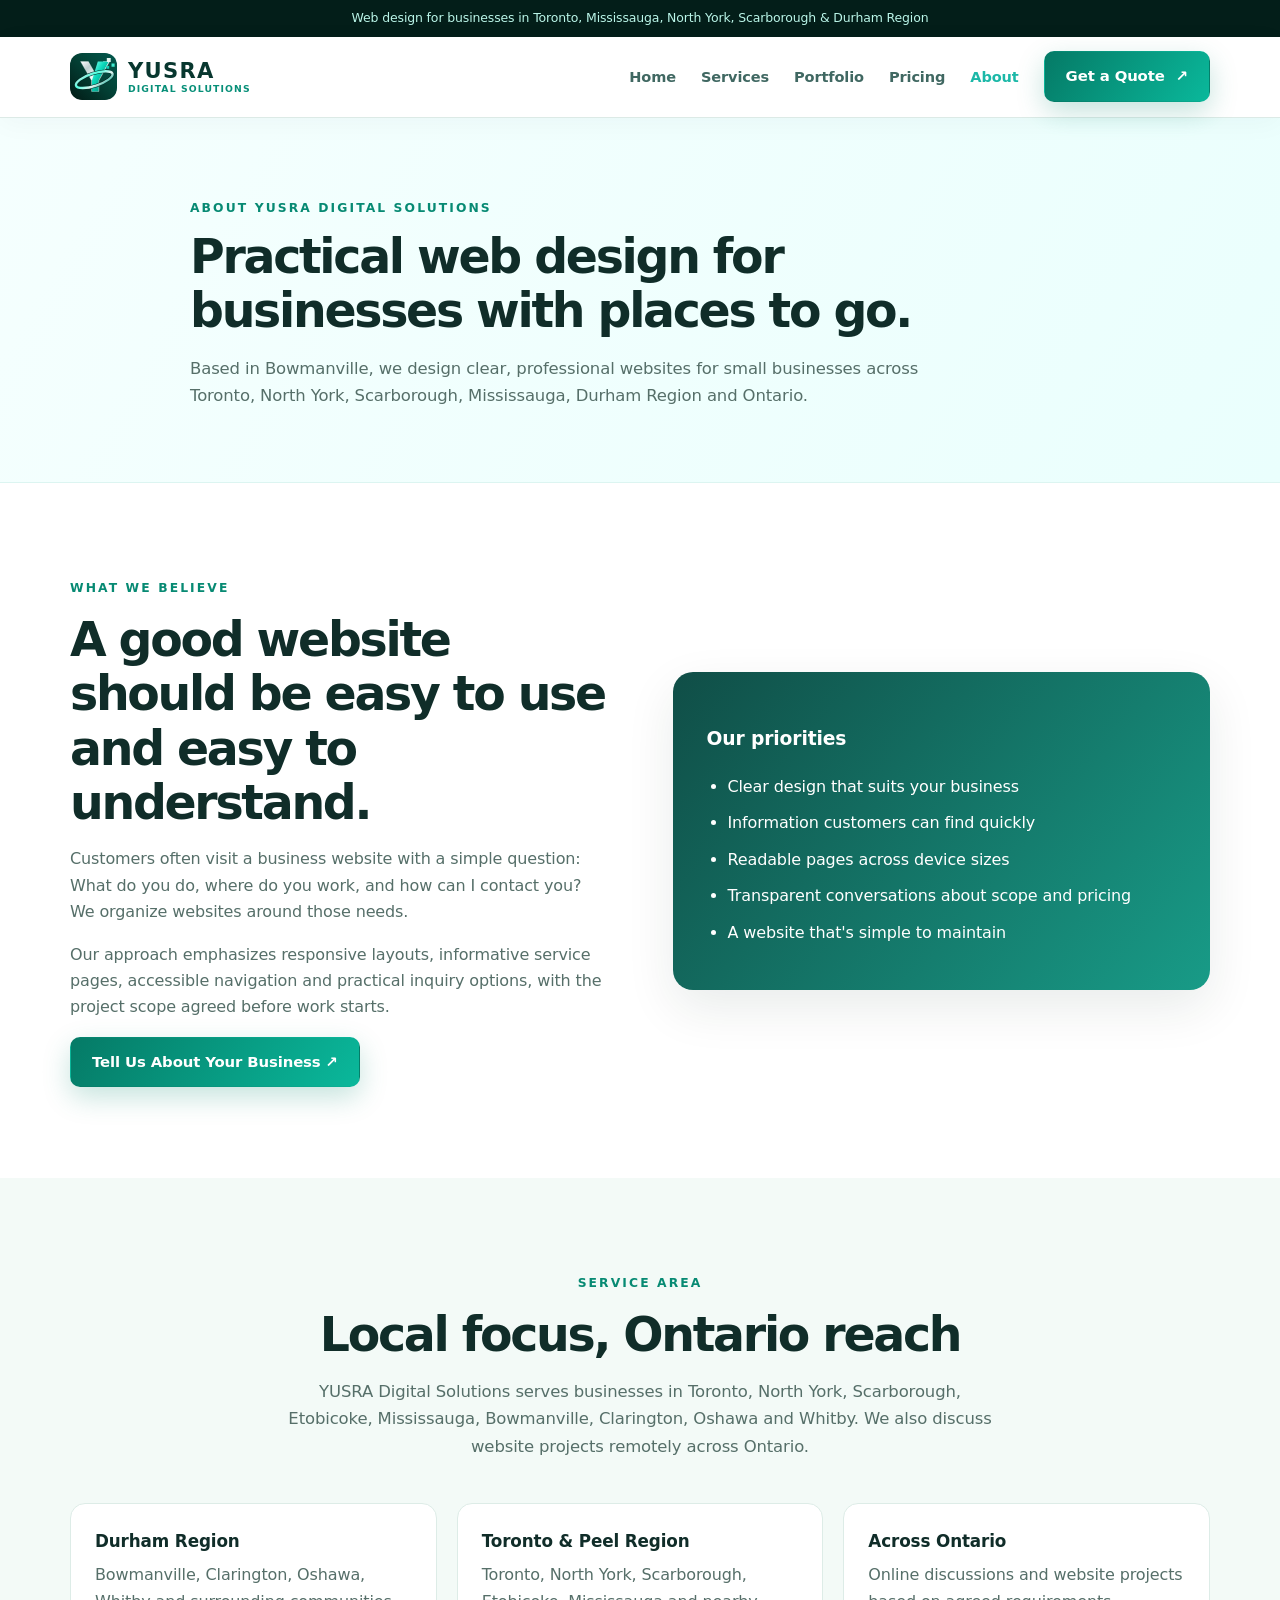
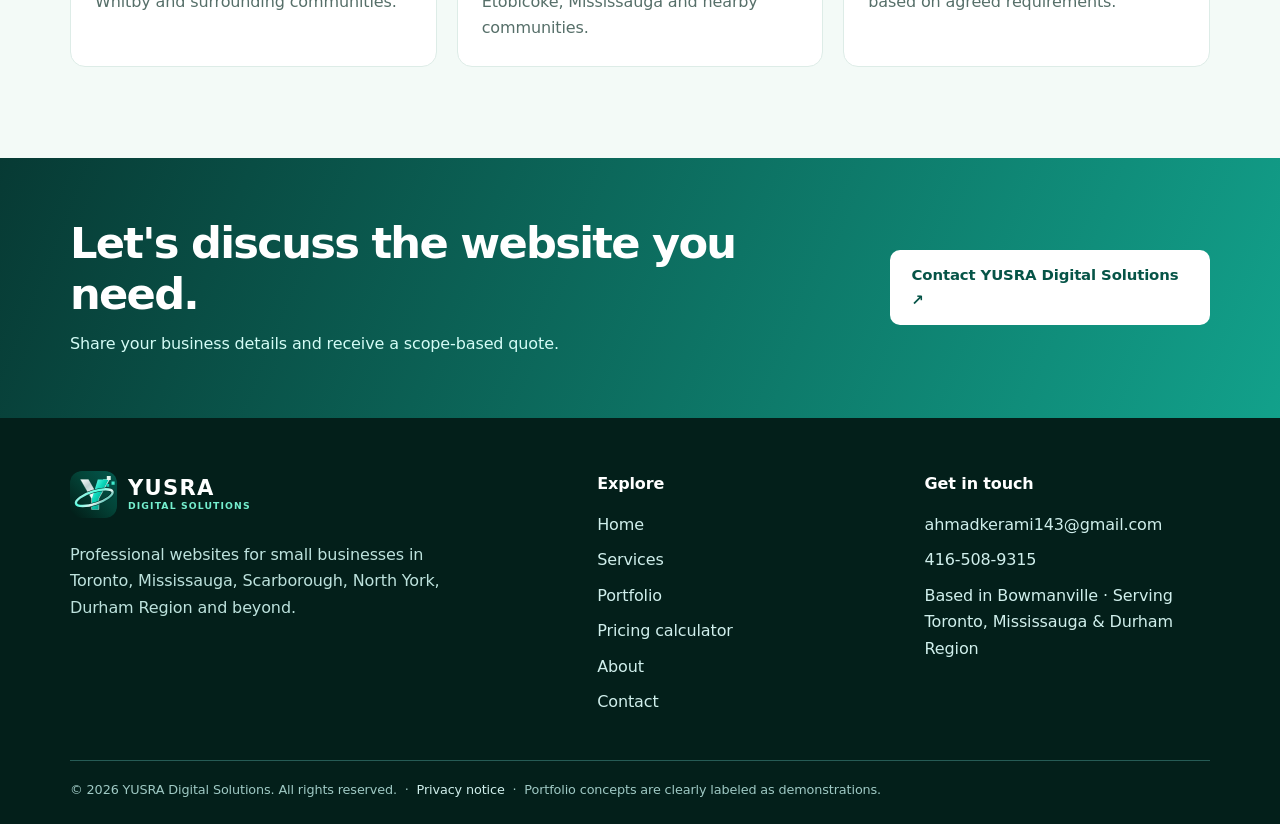
==== commit 57571f5e: "Expand YUSRA service areas across Toronto, Mississauga and Durham" ====
--- a/about.html
+++ b/about.html
@@ -3,29 +3,29 @@
 <meta charset="utf-8"><meta name="viewport" content="width=device-width,initial-scale=1">
 
 <title>About YUSRA Digital Solutions | Small Business Web Design Ontario</title>
-<meta name="description" content="Learn about YUSRA Digital Solutions's straightforward approach to responsive small business website design in Bowmanville, Durham Region, Toronto and Ontario.">
-<link rel="canonical" href="https://ajkerami.github.io/nexora-digital/about.html">
+<meta name="description" content="Learn about YUSRA Digital Solutions, based in Bowmanville and providing small business web design across Toronto, Mississauga and Durham Region.">
+<link rel="canonical" href="https://www.yusradigitalsolutions.ca/about.html">
 <meta name="robots" content="index,follow">
-<meta property="og:type" content="website"><meta property="og:title" content="About YUSRA Digital Solutions | Small Business Web Design Ontario"><meta property="og:description" content="Learn about YUSRA Digital Solutions's straightforward approach to responsive small business website design in Bowmanville, Durham Region, Toronto and Ontario."><meta property="og:url" content="https://ajkerami.github.io/nexora-digital/about.html">
+<meta property="og:type" content="website"><meta property="og:site_name" content="YUSRA Digital Solutions"><meta property="og:title" content="About YUSRA Digital Solutions | Small Business Web Design Ontario"><meta property="og:description" content="Learn about YUSRA Digital Solutions, based in Bowmanville and providing small business web design across Toronto, Mississauga and Durham Region."><meta property="og:url" content="https://www.yusradigitalsolutions.ca/about.html">
 <link rel="icon" type="image/svg+xml" href="favicon.svg"><link rel="stylesheet" href="styles.css">
 
 </head>
 <body><a class="skip-link" href="#main">Skip to content</a>
-<div class="topline">Web design for small businesses in Durham Region, Toronto &amp; across Ontario</div>
+<div class="topline">Web design for businesses in Toronto, Mississauga, North York, Scarborough &amp; Durham Region</div>
 <header class="site-header"><div class="container navrow">
 <a class="brand" href="./" aria-label="YUSRA Digital Solutions home"><span class="brandmark" aria-hidden="true"><img src="assets/yusra-mark.svg" alt="" width="48" height="48"></span><span class="brand-words"><strong>YUSRA</strong><small>DIGITAL SOLUTIONS</small></span></a>
 <nav class="navlinks" aria-label="Main navigation"><a href="./">Home</a><a href="services.html">Services</a><a href="portfolio.html">Portfolio</a><a href="pricing.html">Pricing</a><a href="about.html" aria-current="page">About</a><a class="btn btn-primary" href="contact.html">Get a Quote <span aria-hidden="true">↗</span></a></nav>
 <details class="mobile-menu"><summary>Menu ☰</summary><nav class="mobile-items" aria-label="Mobile navigation"><a href="./">Home</a><a href="services.html">Services</a><a href="portfolio.html">Portfolio</a><a href="pricing.html">Pricing</a><a href="about.html" aria-current="page">About</a><a href="contact.html">Contact</a></nav></details>
 </div></header>
 <main id="main">
-<section class="page-intro"><div class="container"><span class="eyebrow">About YUSRA Digital Solutions</span><h1>Practical web design for businesses with places to go.</h1><p>We're a web design service focused on clear, professional online experiences for small businesses in Bowmanville, Durham Region, Toronto and Ontario.</p></div></section>
+<section class="page-intro"><div class="container"><span class="eyebrow">About YUSRA Digital Solutions</span><h1>Practical web design for businesses with places to go.</h1><p>Based in Bowmanville, we design clear, professional websites for small businesses across Toronto, North York, Scarborough, Mississauga, Durham Region and Ontario.</p></div></section>
 <section class="section"><div class="container split"><div><span class="eyebrow">What we believe</span><h2>A good website should be easy to use and easy to understand.</h2><p>Customers often visit a business website with a simple question: What do you do, where do you work, and how can I contact you? We organize websites around those needs.</p><p>Our approach emphasizes responsive layouts, informative service pages, accessible navigation and practical inquiry options, with the project scope agreed before work starts.</p><a class="btn btn-primary" href="contact.html">Tell Us About Your Business ↗</a></div><div class="panel"><h3>Our priorities</h3><ul><li>Clear design that suits your business</li><li>Information customers can find quickly</li><li>Readable pages across device sizes</li><li>Transparent conversations about scope and pricing</li><li>A website that's simple to maintain</li></ul></div></div></section>
-<section class="section section-soft"><div class="container"><div class="section-head"><span class="eyebrow">Service area</span><h2>Local focus, Ontario reach</h2><p>YUSRA Digital Solutions works with businesses in Bowmanville, Clarington, Oshawa, Whitby, Durham Region and Toronto, with website projects available across Ontario.</p></div><div class="feature-band"><div><strong>Durham Region</strong><p>Bowmanville, Clarington, Oshawa, Whitby and surrounding communities.</p></div><div><strong>Toronto &amp; GTA</strong><p>Small businesses seeking a professional, mobile-friendly website.</p></div><div><strong>Across Ontario</strong><p>Online discussions and website projects based on agreed requirements.</p></div></div></div></section>
+<section class="section section-soft"><div class="container"><div class="section-head"><span class="eyebrow">Service area</span><h2>Local focus, Ontario reach</h2><p>YUSRA Digital Solutions serves businesses in Toronto, North York, Scarborough, Etobicoke, Mississauga, Bowmanville, Clarington, Oshawa and Whitby. We also discuss website projects remotely across Ontario.</p></div><div class="feature-band"><div><strong>Durham Region</strong><p>Bowmanville, Clarington, Oshawa, Whitby and surrounding communities.</p></div><div><strong>Toronto &amp; Peel Region</strong><p>Toronto, North York, Scarborough, Etobicoke, Mississauga and nearby communities.</p></div><div><strong>Across Ontario</strong><p>Online discussions and website projects based on agreed requirements.</p></div></div></div></section>
 <section class="cta-band"><div class="container cta-row"><div><h2>Let's discuss the website you need.</h2><p>Share your business details and receive a scope-based quote.</p></div><a class="btn btn-light" href="contact.html">Contact YUSRA Digital Solutions ↗</a></div></section></main>
 <footer class="site-footer"><div class="container"><div class="footer-cols">
-<div><a class="brand" href="./" style="color:#fff"><span class="brandmark" aria-hidden="true"><img src="assets/yusra-mark.svg" alt="" width="48" height="48"></span><span class="brand-words"><strong>YUSRA</strong><small>DIGITAL SOLUTIONS</small></span></a><p>Practical, mobile-friendly website design for small businesses in Durham Region, Toronto and across Ontario.</p></div>
+<div><a class="brand" href="./" style="color:#fff"><span class="brandmark" aria-hidden="true"><img src="assets/yusra-mark.svg" alt="" width="48" height="48"></span><span class="brand-words"><strong>YUSRA</strong><small>DIGITAL SOLUTIONS</small></span></a><p>Professional websites for small businesses in Toronto, Mississauga, Scarborough, North York, Durham Region and beyond.</p></div>
 <div><h3>Explore</h3><ul><li><a href="./">Home</a></li><li><a href="services.html">Services</a></li><li><a href="portfolio.html">Portfolio</a></li><li><a href="pricing.html">Pricing calculator</a></li><li><a href="about.html">About</a></li><li><a href="contact.html">Contact</a></li></ul></div>
-<div><h3>Get in touch</h3><ul><li><a href="mailto:ahmadkerami143@gmail.com">ahmadkerami143@gmail.com</a></li><li><a href="tel:+14165089315">416-508-9315</a></li><li>Bowmanville &amp; Durham Region, Ontario</li></ul></div>
+<div><h3>Get in touch</h3><ul><li><a href="mailto:ahmadkerami143@gmail.com">ahmadkerami143@gmail.com</a></li><li><a href="tel:+14165089315">416-508-9315</a></li><li>Based in Bowmanville · Serving Toronto, Mississauga &amp; Durham Region</li></ul></div>
 </div><div class="foot-bottom">© <span id="year">2026</span> YUSRA Digital Solutions. All rights reserved. &nbsp;·&nbsp; <a href="privacy.html">Privacy notice</a> &nbsp;·&nbsp; Portfolio concepts are clearly labeled as demonstrations.</div></div></footer>
 <script>document.getElementById('year').textContent=new Date().getFullYear();</script>
 </body></html>
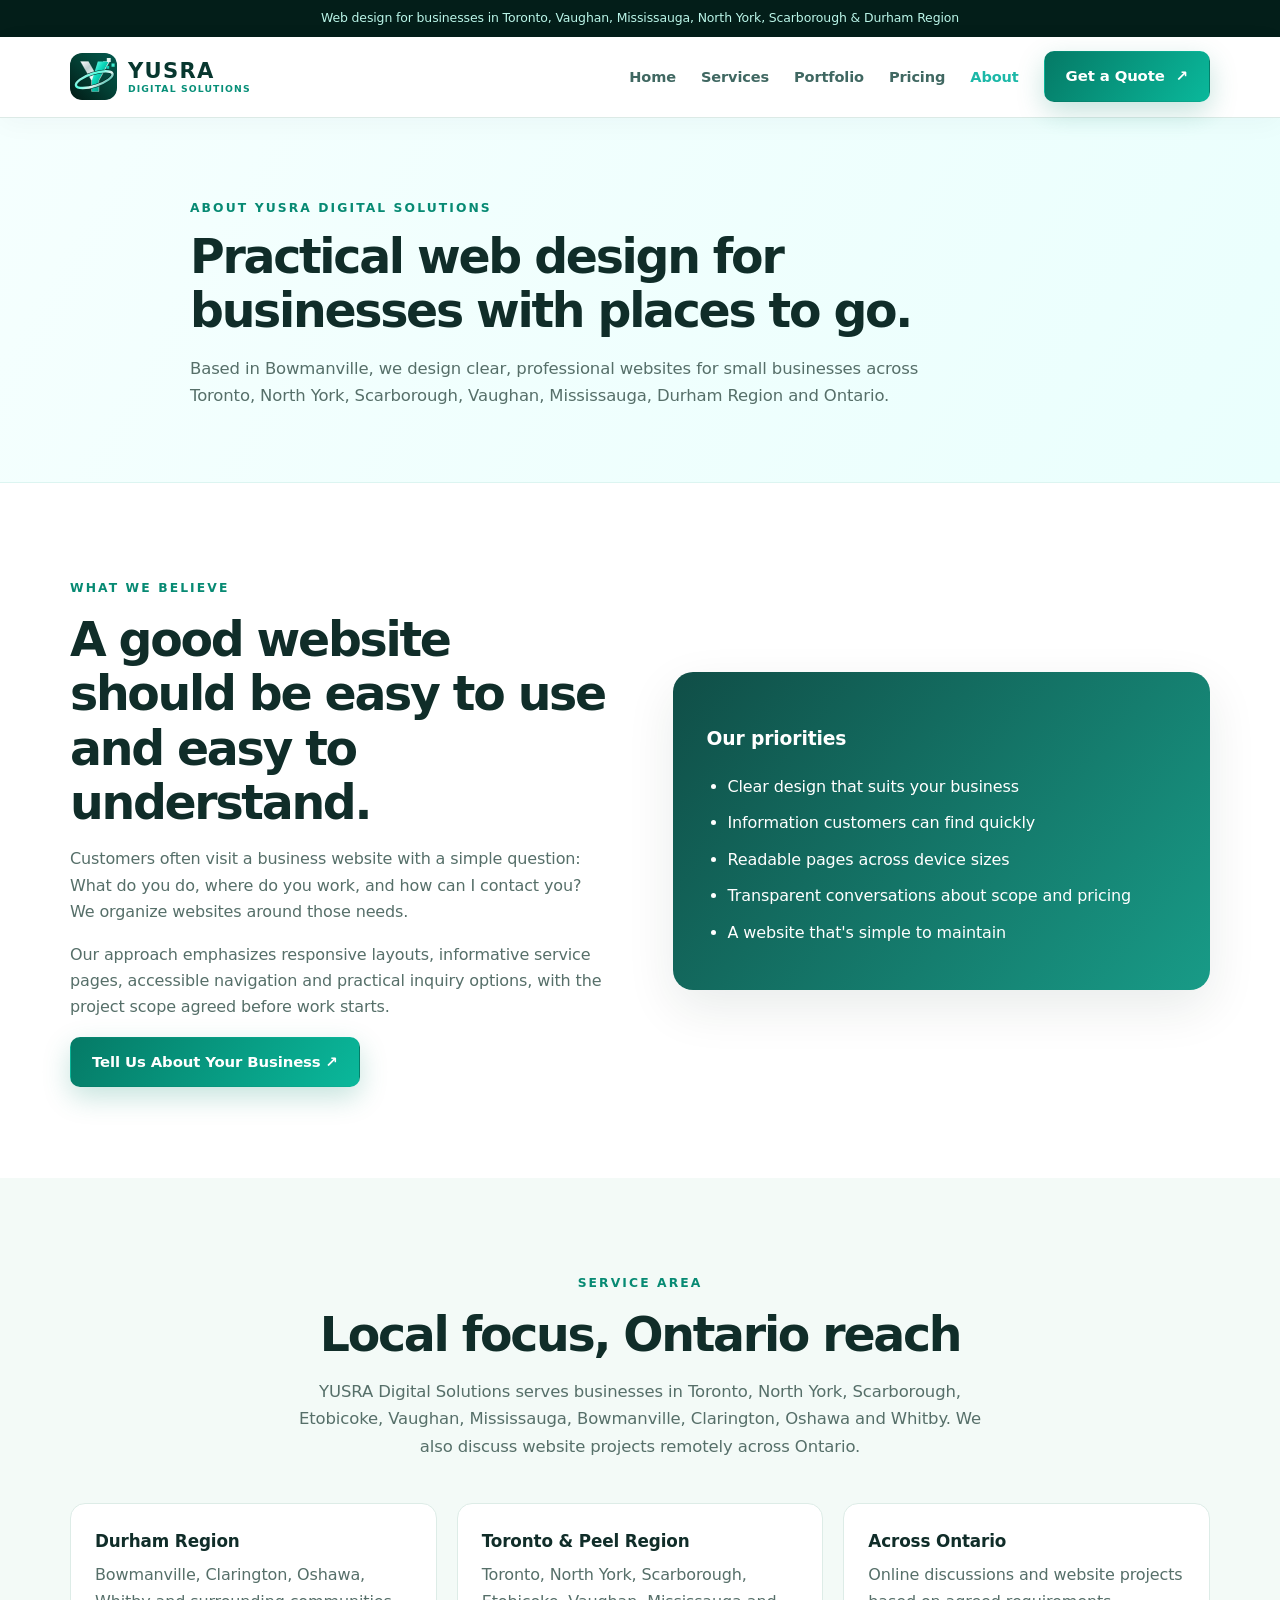
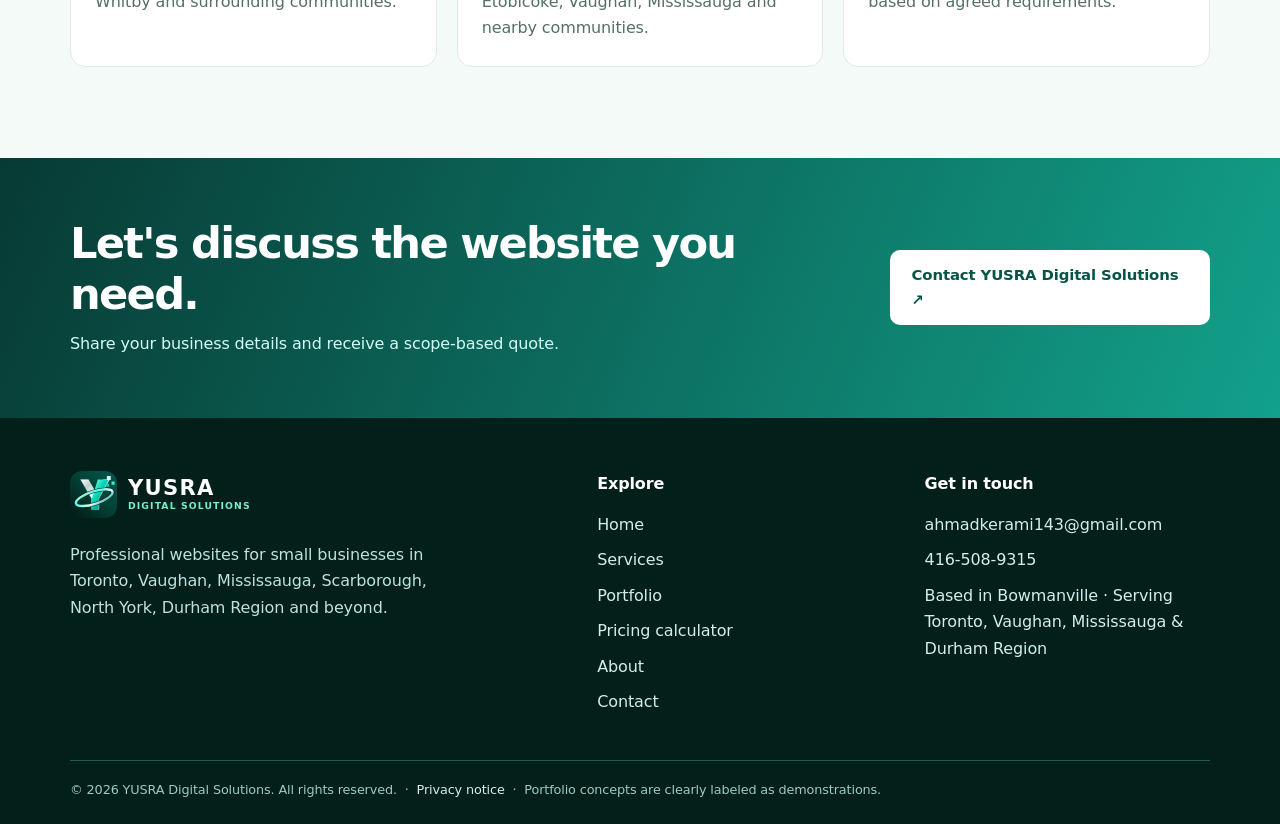
==== commit de8ff2ca: "Include Vaughan in GTA service-area coverage" ====
--- a/about.html
+++ b/about.html
@@ -3,29 +3,29 @@
 <meta charset="utf-8"><meta name="viewport" content="width=device-width,initial-scale=1">
 
 <title>About YUSRA Digital Solutions | Small Business Web Design Ontario</title>
-<meta name="description" content="Learn about YUSRA Digital Solutions, based in Bowmanville and providing small business web design across Toronto, Mississauga and Durham Region.">
+<meta name="description" content="Learn about YUSRA Digital Solutions, based in Bowmanville and providing small business web design across Toronto, Vaughan, Mississauga and Durham Region.">
 <link rel="canonical" href="https://www.yusradigitalsolutions.ca/about.html">
 <meta name="robots" content="index,follow">
-<meta property="og:type" content="website"><meta property="og:site_name" content="YUSRA Digital Solutions"><meta property="og:title" content="About YUSRA Digital Solutions | Small Business Web Design Ontario"><meta property="og:description" content="Learn about YUSRA Digital Solutions, based in Bowmanville and providing small business web design across Toronto, Mississauga and Durham Region."><meta property="og:url" content="https://www.yusradigitalsolutions.ca/about.html">
+<meta property="og:type" content="website"><meta property="og:site_name" content="YUSRA Digital Solutions"><meta property="og:title" content="About YUSRA Digital Solutions | Small Business Web Design Ontario"><meta property="og:description" content="Learn about YUSRA Digital Solutions, based in Bowmanville and providing small business web design across Toronto, Vaughan, Mississauga and Durham Region."><meta property="og:url" content="https://www.yusradigitalsolutions.ca/about.html">
 <link rel="icon" type="image/svg+xml" href="favicon.svg"><link rel="stylesheet" href="styles.css">
 
 </head>
 <body><a class="skip-link" href="#main">Skip to content</a>
-<div class="topline">Web design for businesses in Toronto, Mississauga, North York, Scarborough &amp; Durham Region</div>
+<div class="topline">Web design for businesses in Toronto, Vaughan, Mississauga, North York, Scarborough &amp; Durham Region</div>
 <header class="site-header"><div class="container navrow">
 <a class="brand" href="./" aria-label="YUSRA Digital Solutions home"><span class="brandmark" aria-hidden="true"><img src="assets/yusra-mark.svg" alt="" width="48" height="48"></span><span class="brand-words"><strong>YUSRA</strong><small>DIGITAL SOLUTIONS</small></span></a>
 <nav class="navlinks" aria-label="Main navigation"><a href="./">Home</a><a href="services.html">Services</a><a href="portfolio.html">Portfolio</a><a href="pricing.html">Pricing</a><a href="about.html" aria-current="page">About</a><a class="btn btn-primary" href="contact.html">Get a Quote <span aria-hidden="true">↗</span></a></nav>
 <details class="mobile-menu"><summary>Menu ☰</summary><nav class="mobile-items" aria-label="Mobile navigation"><a href="./">Home</a><a href="services.html">Services</a><a href="portfolio.html">Portfolio</a><a href="pricing.html">Pricing</a><a href="about.html" aria-current="page">About</a><a href="contact.html">Contact</a></nav></details>
 </div></header>
 <main id="main">
-<section class="page-intro"><div class="container"><span class="eyebrow">About YUSRA Digital Solutions</span><h1>Practical web design for businesses with places to go.</h1><p>Based in Bowmanville, we design clear, professional websites for small businesses across Toronto, North York, Scarborough, Mississauga, Durham Region and Ontario.</p></div></section>
+<section class="page-intro"><div class="container"><span class="eyebrow">About YUSRA Digital Solutions</span><h1>Practical web design for businesses with places to go.</h1><p>Based in Bowmanville, we design clear, professional websites for small businesses across Toronto, North York, Scarborough, Vaughan, Mississauga, Durham Region and Ontario.</p></div></section>
 <section class="section"><div class="container split"><div><span class="eyebrow">What we believe</span><h2>A good website should be easy to use and easy to understand.</h2><p>Customers often visit a business website with a simple question: What do you do, where do you work, and how can I contact you? We organize websites around those needs.</p><p>Our approach emphasizes responsive layouts, informative service pages, accessible navigation and practical inquiry options, with the project scope agreed before work starts.</p><a class="btn btn-primary" href="contact.html">Tell Us About Your Business ↗</a></div><div class="panel"><h3>Our priorities</h3><ul><li>Clear design that suits your business</li><li>Information customers can find quickly</li><li>Readable pages across device sizes</li><li>Transparent conversations about scope and pricing</li><li>A website that's simple to maintain</li></ul></div></div></section>
-<section class="section section-soft"><div class="container"><div class="section-head"><span class="eyebrow">Service area</span><h2>Local focus, Ontario reach</h2><p>YUSRA Digital Solutions serves businesses in Toronto, North York, Scarborough, Etobicoke, Mississauga, Bowmanville, Clarington, Oshawa and Whitby. We also discuss website projects remotely across Ontario.</p></div><div class="feature-band"><div><strong>Durham Region</strong><p>Bowmanville, Clarington, Oshawa, Whitby and surrounding communities.</p></div><div><strong>Toronto &amp; Peel Region</strong><p>Toronto, North York, Scarborough, Etobicoke, Mississauga and nearby communities.</p></div><div><strong>Across Ontario</strong><p>Online discussions and website projects based on agreed requirements.</p></div></div></div></section>
+<section class="section section-soft"><div class="container"><div class="section-head"><span class="eyebrow">Service area</span><h2>Local focus, Ontario reach</h2><p>YUSRA Digital Solutions serves businesses in Toronto, North York, Scarborough, Etobicoke, Vaughan, Mississauga, Bowmanville, Clarington, Oshawa and Whitby. We also discuss website projects remotely across Ontario.</p></div><div class="feature-band"><div><strong>Durham Region</strong><p>Bowmanville, Clarington, Oshawa, Whitby and surrounding communities.</p></div><div><strong>Toronto &amp; Peel Region</strong><p>Toronto, North York, Scarborough, Etobicoke, Vaughan, Mississauga and nearby communities.</p></div><div><strong>Across Ontario</strong><p>Online discussions and website projects based on agreed requirements.</p></div></div></div></section>
 <section class="cta-band"><div class="container cta-row"><div><h2>Let's discuss the website you need.</h2><p>Share your business details and receive a scope-based quote.</p></div><a class="btn btn-light" href="contact.html">Contact YUSRA Digital Solutions ↗</a></div></section></main>
 <footer class="site-footer"><div class="container"><div class="footer-cols">
-<div><a class="brand" href="./" style="color:#fff"><span class="brandmark" aria-hidden="true"><img src="assets/yusra-mark.svg" alt="" width="48" height="48"></span><span class="brand-words"><strong>YUSRA</strong><small>DIGITAL SOLUTIONS</small></span></a><p>Professional websites for small businesses in Toronto, Mississauga, Scarborough, North York, Durham Region and beyond.</p></div>
+<div><a class="brand" href="./" style="color:#fff"><span class="brandmark" aria-hidden="true"><img src="assets/yusra-mark.svg" alt="" width="48" height="48"></span><span class="brand-words"><strong>YUSRA</strong><small>DIGITAL SOLUTIONS</small></span></a><p>Professional websites for small businesses in Toronto, Vaughan, Mississauga, Scarborough, North York, Durham Region and beyond.</p></div>
 <div><h3>Explore</h3><ul><li><a href="./">Home</a></li><li><a href="services.html">Services</a></li><li><a href="portfolio.html">Portfolio</a></li><li><a href="pricing.html">Pricing calculator</a></li><li><a href="about.html">About</a></li><li><a href="contact.html">Contact</a></li></ul></div>
-<div><h3>Get in touch</h3><ul><li><a href="mailto:ahmadkerami143@gmail.com">ahmadkerami143@gmail.com</a></li><li><a href="tel:+14165089315">416-508-9315</a></li><li>Based in Bowmanville · Serving Toronto, Mississauga &amp; Durham Region</li></ul></div>
+<div><h3>Get in touch</h3><ul><li><a href="mailto:ahmadkerami143@gmail.com">ahmadkerami143@gmail.com</a></li><li><a href="tel:+14165089315">416-508-9315</a></li><li>Based in Bowmanville · Serving Toronto, Vaughan, Mississauga &amp; Durham Region</li></ul></div>
 </div><div class="foot-bottom">© <span id="year">2026</span> YUSRA Digital Solutions. All rights reserved. &nbsp;·&nbsp; <a href="privacy.html">Privacy notice</a> &nbsp;·&nbsp; Portfolio concepts are clearly labeled as demonstrations.</div></div></footer>
 <script>document.getElementById('year').textContent=new Date().getFullYear();</script>
 </body></html>
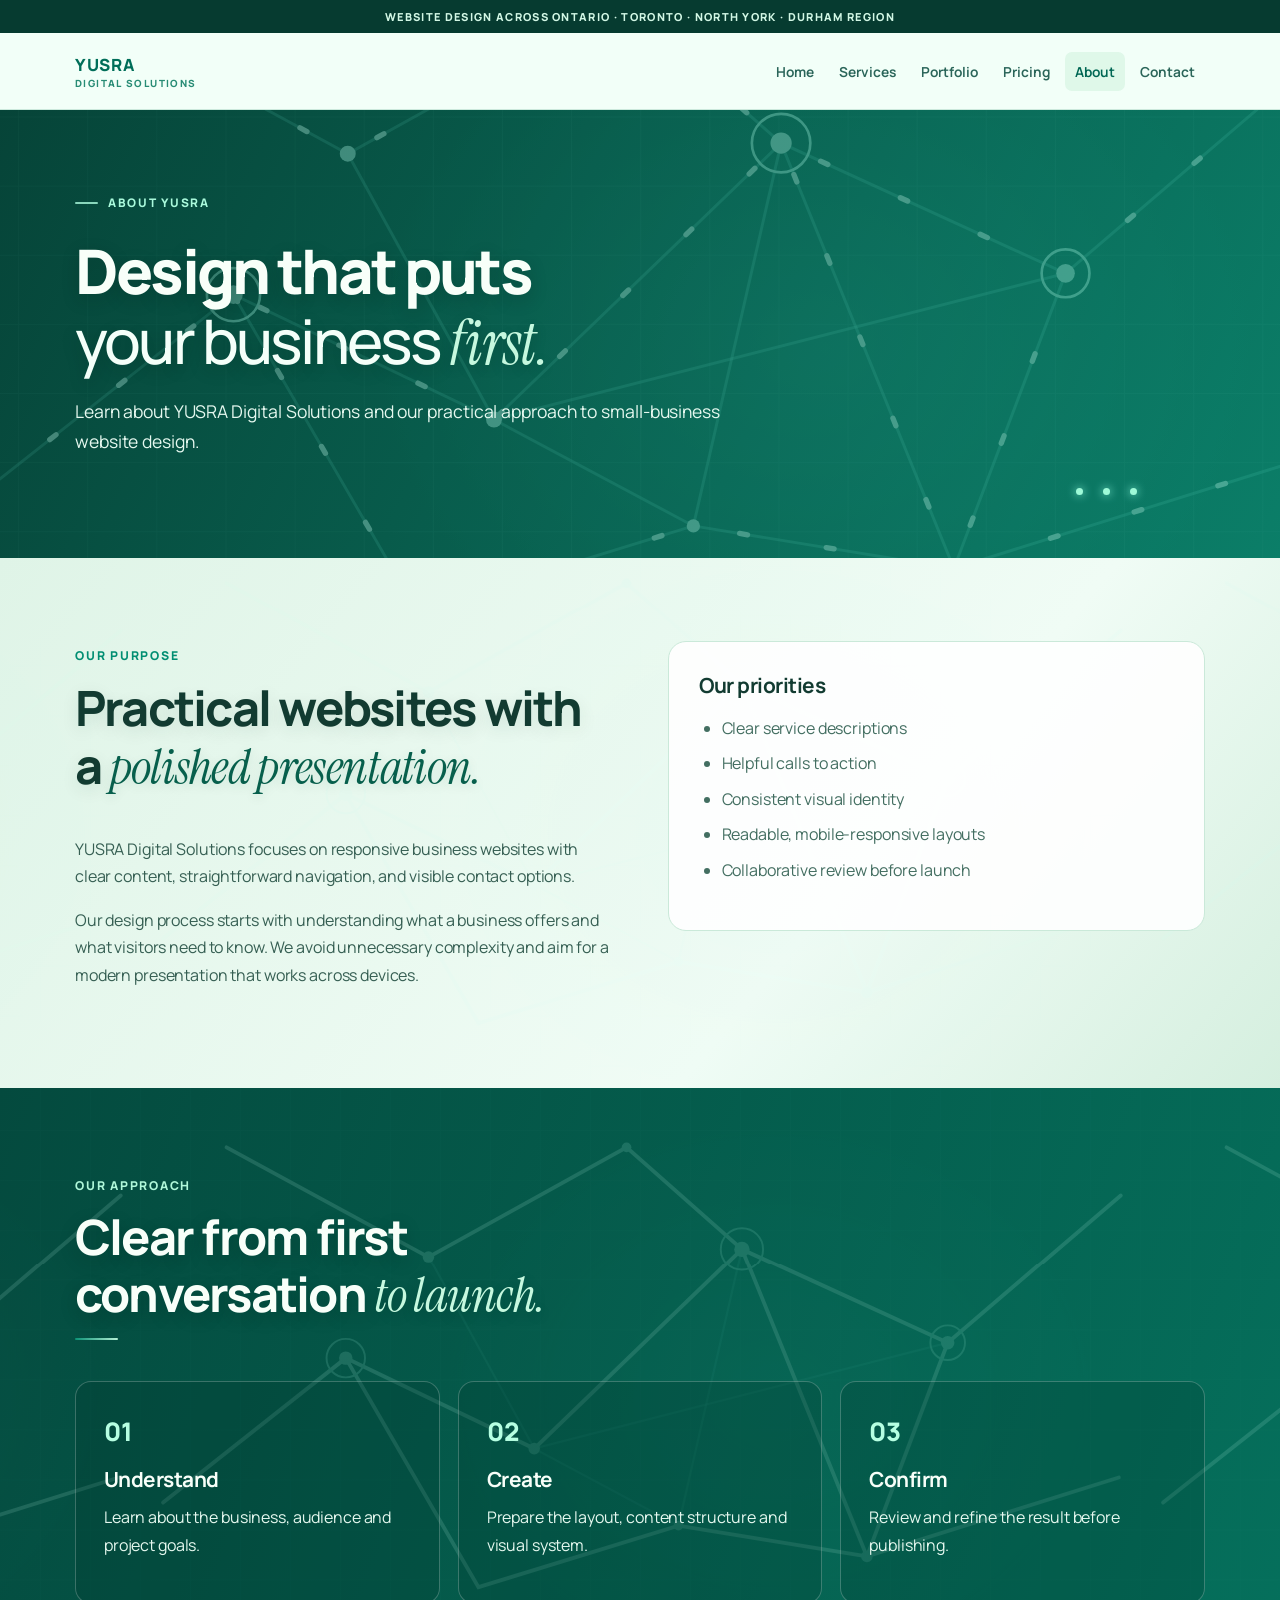
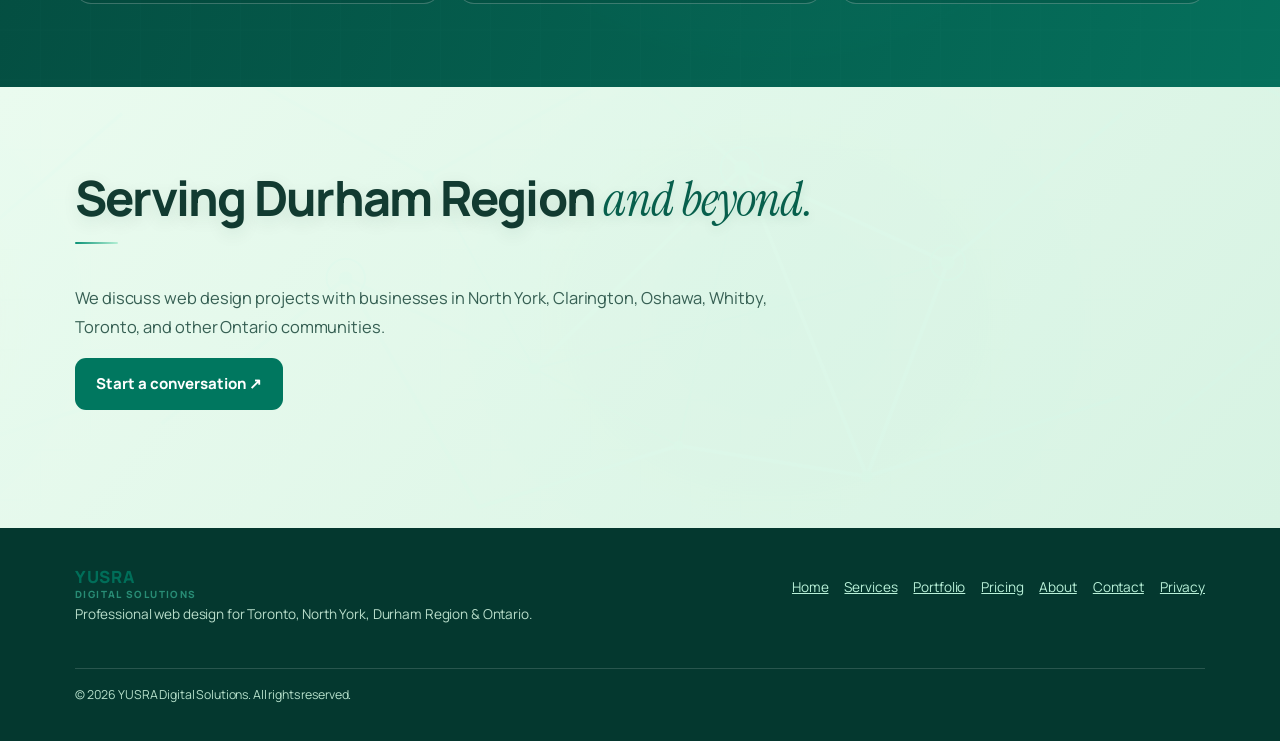
==== commit ede0c024: "Integrate approved YUSRA Ontario-wide redesign with production metadata, quote form and pricing" ====
--- a/about.html
+++ b/about.html
@@ -1,31 +1,2 @@
-<!doctype html>
-<html lang="en"><head>
-<meta charset="utf-8"><meta name="viewport" content="width=device-width,initial-scale=1">
-
-<title>About YUSRA Digital Solutions | Small Business Web Design Ontario</title>
-<meta name="description" content="Learn about YUSRA Digital Solutions, based in Bowmanville and providing small business web design across Toronto, Vaughan, Mississauga and Durham Region.">
-<link rel="canonical" href="https://www.yusradigitalsolutions.ca/about.html">
-<meta name="robots" content="index,follow">
-<meta property="og:type" content="website"><meta property="og:site_name" content="YUSRA Digital Solutions"><meta property="og:title" content="About YUSRA Digital Solutions | Small Business Web Design Ontario"><meta property="og:description" content="Learn about YUSRA Digital Solutions, based in Bowmanville and providing small business web design across Toronto, Vaughan, Mississauga and Durham Region."><meta property="og:url" content="https://www.yusradigitalsolutions.ca/about.html">
-<link rel="icon" type="image/svg+xml" href="favicon.svg"><link rel="stylesheet" href="styles.css">
-
-</head>
-<body><a class="skip-link" href="#main">Skip to content</a>
-<div class="topline">Web design for businesses in Toronto, Vaughan, Mississauga, North York, Scarborough &amp; Durham Region</div>
-<header class="site-header"><div class="container navrow">
-<a class="brand" href="./" aria-label="YUSRA Digital Solutions home"><span class="brandmark" aria-hidden="true"><img src="assets/yusra-mark.svg" alt="" width="48" height="48"></span><span class="brand-words"><strong>YUSRA</strong><small>DIGITAL SOLUTIONS</small></span></a>
-<nav class="navlinks" aria-label="Main navigation"><a href="./">Home</a><a href="services.html">Services</a><a href="portfolio.html">Portfolio</a><a href="pricing.html">Pricing</a><a href="about.html" aria-current="page">About</a><a class="btn btn-primary" href="contact.html">Get a Quote <span aria-hidden="true">↗</span></a></nav>
-<details class="mobile-menu"><summary>Menu ☰</summary><nav class="mobile-items" aria-label="Mobile navigation"><a href="./">Home</a><a href="services.html">Services</a><a href="portfolio.html">Portfolio</a><a href="pricing.html">Pricing</a><a href="about.html" aria-current="page">About</a><a href="contact.html">Contact</a></nav></details>
-</div></header>
-<main id="main">
-<section class="page-intro"><div class="container"><span class="eyebrow">About YUSRA Digital Solutions</span><h1>Practical web design for businesses with places to go.</h1><p>Based in Bowmanville, we design clear, professional websites for small businesses across Toronto, North York, Scarborough, Vaughan, Mississauga, Durham Region and Ontario.</p></div></section>
-<section class="section"><div class="container split"><div><span class="eyebrow">What we believe</span><h2>A good website should be easy to use and easy to understand.</h2><p>Customers often visit a business website with a simple question: What do you do, where do you work, and how can I contact you? We organize websites around those needs.</p><p>Our approach emphasizes responsive layouts, informative service pages, accessible navigation and practical inquiry options, with the project scope agreed before work starts.</p><a class="btn btn-primary" href="contact.html">Tell Us About Your Business ↗</a></div><div class="panel"><h3>Our priorities</h3><ul><li>Clear design that suits your business</li><li>Information customers can find quickly</li><li>Readable pages across device sizes</li><li>Transparent conversations about scope and pricing</li><li>A website that's simple to maintain</li></ul></div></div></section>
-<section class="section section-soft"><div class="container"><div class="section-head"><span class="eyebrow">Service area</span><h2>Local focus, Ontario reach</h2><p>YUSRA Digital Solutions serves businesses in Toronto, North York, Scarborough, Etobicoke, Vaughan, Mississauga, Bowmanville, Clarington, Oshawa and Whitby. We also discuss website projects remotely across Ontario.</p></div><div class="feature-band"><div><strong>Durham Region</strong><p>Bowmanville, Clarington, Oshawa, Whitby and surrounding communities.</p></div><div><strong>Toronto &amp; Peel Region</strong><p>Toronto, North York, Scarborough, Etobicoke, Vaughan, Mississauga and nearby communities.</p></div><div><strong>Across Ontario</strong><p>Online discussions and website projects based on agreed requirements.</p></div></div></div></section>
-<section class="cta-band"><div class="container cta-row"><div><h2>Let's discuss the website you need.</h2><p>Share your business details and receive a scope-based quote.</p></div><a class="btn btn-light" href="contact.html">Contact YUSRA Digital Solutions ↗</a></div></section></main>
-<footer class="site-footer"><div class="container"><div class="footer-cols">
-<div><a class="brand" href="./" style="color:#fff"><span class="brandmark" aria-hidden="true"><img src="assets/yusra-mark.svg" alt="" width="48" height="48"></span><span class="brand-words"><strong>YUSRA</strong><small>DIGITAL SOLUTIONS</small></span></a><p>Professional websites for small businesses in Toronto, Vaughan, Mississauga, Scarborough, North York, Durham Region and beyond.</p></div>
-<div><h3>Explore</h3><ul><li><a href="./">Home</a></li><li><a href="services.html">Services</a></li><li><a href="portfolio.html">Portfolio</a></li><li><a href="pricing.html">Pricing calculator</a></li><li><a href="about.html">About</a></li><li><a href="contact.html">Contact</a></li></ul></div>
-<div><h3>Get in touch</h3><ul><li><a href="mailto:ahmadkerami143@gmail.com">ahmadkerami143@gmail.com</a></li><li><a href="tel:+14165089315">416-508-9315</a></li><li>Based in Bowmanville · Serving Toronto, Vaughan, Mississauga &amp; Durham Region</li></ul></div>
-</div><div class="foot-bottom">© <span id="year">2026</span> YUSRA Digital Solutions. All rights reserved. &nbsp;·&nbsp; <a href="privacy.html">Privacy notice</a> &nbsp;·&nbsp; Portfolio concepts are clearly labeled as demonstrations.</div></div></footer>
-<script>document.getElementById('year').textContent=new Date().getFullYear();</script>
-</body></html>+<!DOCTYPE html>
+<html lang="en"><head><link href="https://fonts.googleapis.com" rel="preconnect"/><link crossorigin="" href="https://fonts.gstatic.com" rel="preconnect"/><link href="https://fonts.googleapis.com/css2?family=DM+Sans:wght@400;500;600;700;800&amp;family=Space+Grotesk:wght@400;500;600;700&amp;display=swap" rel="stylesheet"/><meta charset="utf-8"/><meta content="width=device-width, initial-scale=1" name="viewport"/><meta content="#064438" name="theme-color"/><title>About YUSRA Digital Solutions | Ontario Website Design</title><link href="assets/site-v13.css" rel="stylesheet"/><link href="assets/typography-v18.css" rel="stylesheet"/><meta content="Learn about YUSRA Digital Solutions and our approach to clear, responsive website design for businesses across Ontario." name="description"/><meta content="index,follow" name="robots"/><meta content="#065b4b" name="theme-color"/><meta content="website" property="og:type"/><meta content="YUSRA Digital Solutions" property="og:site_name"/><meta content="About YUSRA Digital Solutions | Ontario Website Design" property="og:title"/><meta content="Learn about YUSRA Digital Solutions and our approach to clear, responsive website design for businesses across Ontario." property="og:description"/><meta content="https://www.yusradigitalsolutions.ca/about.html" property="og:url"/><link href="https://www.yusradigitalsolutions.ca/about.html" rel="canonical"/><link href="favicon.svg" rel="icon" type="image/svg+xml"/><link href="assets/yusra-production-v18.css" rel="stylesheet"/></head><body><a class="skip-link" href="#main">Skip to content</a><div class="production-area-label">WEBSITE DESIGN ACROSS ONTARIO · TORONTO · NORTH YORK · DURHAM REGION</div><header class="site-header"><div class="container headrow"><a class="brand" href="index.html">YUSRA <small>DIGITAL SOLUTIONS</small></a><nav aria-label="Main navigation" class="nav"><a href="index.html">Home</a><a href="services.html">Services</a><a href="portfolio.html">Portfolio</a><a href="pricing.html">Pricing</a><a aria-current="page" href="about.html">About</a><a href="contact.html">Contact</a></nav></div></header><main id="main"><section class="network-hero"><div aria-hidden="true" class="net-backdrop"><svg aria-hidden="true" class="network-art" preserveaspectratio="xMidYMid slice" viewbox="0 0 520 320" xmlns="http://www.w3.org/2000/svg"><defs><pattern height="26" id="microgrid" patternunits="userSpaceOnUse" width="26"><path d="M26 0H0V26" fill="none" stroke="#84efdb" stroke-opacity=".11" stroke-width=".7"></path></pattern><radialgradient id="halor"><stop stop-color="#36bfa8" stop-opacity=".32"></stop><stop offset="1" stop-color="#36bfa8" stop-opacity="0"></stop></radialgradient></defs><rect fill="url(#microgrid)" height="320" width="520"></rect><ellipse cx="330" cy="165" fill="url(#halor)" rx="185" ry="155"></ellipse><g class="network-lines" fill="none" stroke="#7afbe4" stroke-opacity=".32" stroke-width="1.1"><path d="M12 220 L107 145 L205 192 L313 88 L420 137 L510 60"></path><path d="M45 35 L150 92 L253 35 L313 88 L378 248 L509 207"></path><path d="M107 145 L176 264 L280 232 L378 248 L420 137"></path><path d="M205 192 L280 232 L313 88"></path><path d="M150 92 L205 192 L420 137"></path></g><g class="signal-lines" fill="none" stroke="#c4fff0" stroke-linecap="round" stroke-width="2"><path d="M12 220 L107 145 L205 192 L313 88 L420 137 L510 60"></path><path d="M45 35 L150 92 L253 35 L313 88 L378 248 L509 207"></path><path d="M107 145 L176 264 L280 232 L378 248 L420 137"></path></g><g class="network-nodes" fill="#b5ffed"><circle cx="107" cy="145" r="3.5"></circle><circle cx="205" cy="192" r="3"></circle><circle cx="313" cy="88" r="4"></circle><circle cx="420" cy="137" r="3.5"></circle><circle cx="150" cy="92" r="3"></circle><circle cx="378" cy="248" r="3"></circle><circle cx="280" cy="232" r="2.5"></circle><circle cx="253" cy="35" r="2.5"></circle></g><g class="node-halos" fill="none" stroke="#aaffea"><circle cx="313" cy="88" r="11"></circle><circle cx="420" cy="137" r="9"></circle><circle cx="107" cy="145" r="10"></circle></g></svg></div><div class="container"><span class="eyebrow v13-kicker">ABOUT YUSRA</span><h1><span class="v13-headline-lead">Design that puts </span><span class="v13-headline-flow">your business <em class="v13-headline-accent">first.</em></span></h1><p>Learn about YUSRA Digital Solutions and our practical approach to small-business website design.</p><div aria-hidden="true" class="pattern-lights"><span class="motion-dot"></span><span class="motion-dot"></span><span class="motion-dot"></span></div></div></section><section class="section mint"><div class="container two-col"><div><span class="eyebrow">OUR PURPOSE</span><h2>Practical websites with a <em class="editorial-accent">polished presentation.</em></h2><p>YUSRA Digital Solutions focuses on responsive business websites with clear content, straightforward navigation, and visible contact options.</p><p>Our design process starts with understanding what a business offers and what visitors need to know. We avoid unnecessary complexity and aim for a modern presentation that works across devices.</p></div><div class="panel"><h3>Our priorities</h3><ul class="bullets"><li>Clear service descriptions</li><li>Helpful calls to action</li><li>Consistent visual identity</li><li>Readable, mobile-responsive layouts</li><li>Collaborative review before launch</li></ul></div></div></section><section class="section dark"><div class="container"><div class="section-heading"><span class="eyebrow">OUR APPROACH</span><h2>Clear from first conversation <em class="editorial-accent">to launch.</em></h2></div><div class="steps"><div class="step"><span>01</span><h3>Understand</h3><p>Learn about the business, audience and project goals.</p></div><div class="step"><span>02</span><h3>Create</h3><p>Prepare the layout, content structure and visual system.</p></div><div class="step"><span>03</span><h3>Confirm</h3><p>Review and refine the result before publishing.</p></div></div></div></section><section class="section pale"><div class="container"><div class="section-heading"><h2>Serving Durham Region <em class="editorial-accent">and beyond.</em></h2><p>We discuss web design projects with businesses in North York, Clarington, Oshawa, Whitby, Toronto, and other Ontario communities.</p><a class="button button-emerald" href="contact.html">Start a conversation ↗</a></div></div></section></main><footer class="footer"><div class="container"><div class="footer-flex"><div><div class="brand">YUSRA <small>DIGITAL SOLUTIONS</small></div><p>Professional web design for Toronto, North York, Durham Region &amp; Ontario.</p></div><nav aria-label="Footer navigation"><ul><li><a href="index.html">Home</a></li><li><a href="services.html">Services</a></li><li><a href="portfolio.html">Portfolio</a></li><li><a href="pricing.html">Pricing</a></li><li><a href="about.html">About</a></li><li><a href="contact.html">Contact</a></li><li><a href="privacy.html">Privacy</a></li></ul></nav></div><div class="copyright">© 2026 YUSRA Digital Solutions. All rights reserved.</div></div></footer><script src="assets/site-v12.js"></script></body></html>
--- a/assets/site-v13.css
+++ b/assets/site-v13.css
@@ -0,0 +1,57 @@
+@import url('https://fonts.googleapis.com/css2?family=DM+Sans:wght@400;500;600;700;800&family=Space+Grotesk:wght@400;500;600;700&display=swap');
+
+:root{--ink:#103831;--deep:#053d34;--deep2:#08705c;--emerald:#06816b;--mint:#baf9dc;--tint:#e8f9ee;--card:#fcfffd;--muted:#4e7368;--line:#c3e7d8;--radius:20px}
+*{box-sizing:border-box}html{scroll-behavior:smooth;overflow-x:clip}body{margin:0;background:#e9f8ee;color:var(--ink);font:16px/1.7 Inter,ui-sans-serif,system-ui,-apple-system,'Segoe UI',sans-serif;overflow-x:clip;-webkit-font-smoothing:antialiased}
+a{color:inherit}button,input,select,textarea{font:inherit}img,svg{max-width:100%}button{cursor:pointer}a:focus-visible,button:focus-visible,textarea:focus-visible,input:focus-visible,select:focus-visible,summary:focus-visible{outline:3px solid #1dcba5;outline-offset:3px}h1,h2,h3,p{margin-top:0}h1,h2,h3{line-height:1.15;letter-spacing:-.04em}h1{font-size:clamp(2.6rem,5vw,4.7rem)}h2{font-size:clamp(2rem,3.8vw,3.1rem)}h3{font-size:1.3rem}p{color:var(--muted)}
+.preview-strip{background:#dff9eb;color:#006451;text-align:center;font-size:11px;font-weight:800;letter-spacing:.06em;padding:9px 14px}.skip-link{position:absolute;left:10px;top:-100px;background:#fff;color:#074435;padding:10px;z-index:90}.skip-link:focus{top:10px}.container{width:min(1130px,calc(100% - 42px));margin-inline:auto}.site-header{background:#f2fff8;border-bottom:1px solid #cbe9dc;position:sticky;top:0;z-index:15}.headrow{display:flex;align-items:center;justify-content:space-between;gap:20px;min-height:76px}.brand{color:#006e59;text-decoration:none;font-weight:900;font-size:1.05rem;letter-spacing:.08em;white-space:nowrap}.brand small{display:block;font-size:.62rem;letter-spacing:.14em;margin-top:-5px;color:#288c75}.nav{display:flex;align-items:center;flex-wrap:wrap;gap:5px}.nav a{font-size:.86rem;text-decoration:none;color:#2a6559;border-radius:7px;padding:8px 10px;font-weight:750}.nav a:hover,.nav a[aria-current="page"]{background:#dff8e9;color:#006754}.nav a.contact-nav{background:#007c66;color:white;margin-left:10px}
+.network-hero{background:linear-gradient(116deg,#064438,#0b7e68);position:relative;isolation:isolate;color:white;overflow:hidden}.network-hero .net-backdrop{position:absolute;inset:-10% -4%;width:108%;height:120%;opacity:.33;z-index:-1;pointer-events:none}.network-hero .net-backdrop svg{width:100%;height:100%}.network-hero .container{padding:78px 0 84px;position:relative;z-index:1}.eyebrow{display:inline-block;color:#008e72;font-weight:900;letter-spacing:.16em;font-size:.76rem;margin-bottom:12px}.network-hero .eyebrow{color:#aafadc}.network-hero h1{max-width:780px;margin:10px 0 20px}.network-hero p{max-width:670px;color:#d4f7e8;font-size:1.1rem}.hero-links,.btn-row{display:flex;flex-wrap:wrap;gap:12px;margin-top:24px}.button{border:1px solid transparent;border-radius:11px;display:inline-flex;align-items:center;justify-content:center;padding:12px 20px;text-decoration:none;font-size:.94rem;font-weight:850;transition:transform .18s}.button:hover{transform:translateY(-2px)}.button-light{background:#fff;color:#006d56}.button-emerald{background:#00775f;color:#fff}.button-line{border-color:#b5e8d2;color:#045742;background:rgba(255,255,255,.6)}.button-outline-light{border-color:#c8efe0;color:#fff}
+.section{padding:83px 0;position:relative;isolation:isolate}.section.mint{background:linear-gradient(130deg,#dff4e7,#f0fcf5 65%,#d5efdf)}.section.pale{background:linear-gradient(130deg,#eafbef,#d7f3e3)}.section.dark{background:linear-gradient(110deg,#044a3e,#05705c);color:#fff}.section.dark p{color:#d4f5e5}.section::before{content:"";position:absolute;inset:0;background:url('network-field.svg') center/1000px auto repeat;opacity:.07;z-index:-1;pointer-events:none}.section.dark::before{opacity:.14}.section.no-mesh::before{display:none}.section-heading{max-width:800px;margin-bottom:35px}.section-heading p{max-width:740px}.card-grid{display:grid;grid-template-columns:repeat(3,minmax(0,1fr));gap:19px}.card{background:rgba(255,255,255,.94);border-radius:var(--radius);border:1px solid #cde9db;padding:29px;box-shadow:0 14px 32px rgba(1,75,55,.06);min-width:0}.card p{font-size:.96rem}.card .symbol{width:48px;height:48px;background:#ddf9ea;color:#007a60;border-radius:12px;display:grid;place-items:center;font-size:24px}.card h3{margin:18px 0 12px}.card .price{font-weight:900;color:#00775e;font-size:1.1rem;margin-top:15px}.card .button{margin-top:8px}.note{font-size:.8rem;color:#53796a}.dark .eyebrow{color:#b0f8da}.dark .card{color:var(--ink)}.bullets{padding-left:23px;color:#436e61}.bullets li{margin:8px 0}.two-col{display:grid;grid-template-columns:1fr 1fr;gap:55px;align-items:start}.panel{border-radius:18px;background:rgba(255,255,255,.9);border:1px solid #cae9d9;padding:30px}.panel h3{margin-bottom:12px}.work-grid{display:grid;grid-template-columns:repeat(2,minmax(0,1fr));gap:17px}.work{border:1px solid #a7d9c6;background:rgba(255,255,255,.87);min-height:210px;border-radius:18px;padding:28px;display:flex;flex-direction:column;justify-content:space-between}.work strong{font-size:1.35rem}.work small{font-weight:850;color:#00816a;letter-spacing:.13em;font-size:.7rem}.work p{margin:9px 0}.work a{color:#00694f;font-weight:850}.dark-band{background:#044a3e;color:white;padding:62px 0}.dark-band p{color:#d0efe3}.dark-band .container{display:flex;justify-content:space-between;align-items:center;gap:24px}.faq details{background:rgba(255,255,255,.94);border:1px solid #c6e6d6;border-radius:12px;margin:12px 0;padding:17px 22px}.faq summary{font-weight:800;cursor:pointer}.faq p{margin:12px 0 0}.steps{display:grid;grid-template-columns:repeat(3,minmax(0,1fr));gap:18px}.step{border-radius:16px;background:rgba(3,52,41,.22);border:1px solid #ffffff39;padding:28px}.step span{font-size:1.6rem;font-weight:900;color:#b6ffe2}.step h3{margin:12px 0}.step p{color:#d2f3e4}
+.form-grid{display:grid;grid-template-columns:repeat(2,minmax(0,1fr));gap:15px}.field{display:grid;gap:6px;font-size:.88rem;font-weight:800;color:#16564a}.field input,.field select,.field textarea{width:100%;border:1px solid #bbdacb;border-radius:10px;padding:13px 14px;color:#153e35;background:#fff}.field textarea{min-height:140px;resize:vertical}.field.wide{grid-column:1/-1}.calculator{max-width:760px}.estimate{border:1px solid #8bdfc0;background:#dff8e8;padding:23px;border-radius:15px;margin-top:23px}.estimate strong{font-size:2rem;color:#006a56}.estimate ul{list-style:none;padding:0;margin:15px 0}.estimate li{display:flex;justify-content:space-between;gap:16px;border-top:1px solid #b6dfcb;padding:10px 0}.estimate li span:last-child{font-weight:850}.form-note,.status{font-size:.83rem;color:#4b7468}.status{font-weight:800;min-height:28px}.preview-safety{border-left:3px solid #15a687;background:#e0f7e9;padding:14px 18px;border-radius:0 12px 12px 0;font-size:.85rem}.checkline{display:flex;align-items:center;gap:9px;color:#214b41;font-size:.9rem;margin:12px 0}.checkline input{accent-color:#007961}.contact-side{display:grid;gap:13px}.contact-side .panel{padding:20px 22px}.contact-side a{word-break:break-word;color:#00735f;font-weight:800}.footer{background:#04382f;color:#e8fff2;padding:35px 0}.footer p{color:#b9decb;font-size:.85rem}.footer-flex{display:flex;justify-content:space-between;flex-wrap:wrap;gap:25px}.footer a{color:#b9f1d9}.footer ul{padding:0;list-style:none;display:flex;flex-wrap:wrap;gap:16px;font-size:.85rem}.copyright{border-top:1px solid #ffffff26;padding-top:15px;margin-top:28px;font-size:.77rem;color:#b5dfca}.motion-dot{display:inline-block;width:7px;height:7px;border-radius:50%;background:#9efad8;box-shadow:0 0 10px #92ffe5;animation:pulse 4s ease-in-out infinite}.motion-dot:nth-child(2){animation-delay:1.3s}.motion-dot:nth-child(3){animation-delay:2.6s}@keyframes pulse{0%,100%{opacity:.42}50%{opacity:1}}.pattern-lights{display:flex;gap:20px;position:absolute;right:6%;bottom:14%;pointer-events:none}
+@media(max-width:1000px){.nav a{padding:6px;font-size:.78rem}.card{padding:22px}}
+@media(max-width:780px){.headrow{flex-direction:column;padding:12px 0;gap:10px}.nav{justify-content:center}.nav a.contact-nav{margin-left:0}.network-hero .container{padding:55px 0}.two-col{grid-template-columns:1fr;gap:28px}.card-grid{grid-template-columns:1fr}.work-grid{grid-template-columns:1fr}.steps{grid-template-columns:1fr}.dark-band .container{flex-direction:column;align-items:flex-start}.section{padding:60px 0}.pattern-lights{display:none}}
+@media(max-width:460px){.container{width:calc(100% - 32px)}.nav{gap:0 4px}.nav a{font-size:.72rem;padding:5px 7px}.form-grid{grid-template-columns:1fr}.field.wide{grid-column:auto}.card{padding:23px}.section-heading h2{font-size:2rem}}
+@media(prefers-reduced-motion:reduce){*,*::before,*::after{animation-duration:.01ms!important;animation-iteration-count:1!important;scroll-behavior:auto!important}}
+
+/* Subtle version-10-style motion, limited to prominent emerald page banners */
+.network-hero .network-nodes circle{animation:net-twinkle 5s ease-in-out infinite}
+.network-hero .network-nodes circle:nth-child(2n){animation-delay:1.6s}
+.network-hero .network-nodes circle:nth-child(3n){animation-delay:3.2s}
+.network-hero .signal-lines path{stroke-dasharray:3 30;animation:net-travel 22s linear infinite}
+.network-hero .signal-lines path:nth-child(even){animation-duration:27s;animation-direction:reverse}
+.network-hero .node-halos circle{transform-box:fill-box;transform-origin:center;animation:net-halo 6s ease-out infinite}
+.network-hero .node-halos circle:nth-child(2){animation-delay:2s}
+.network-hero .node-halos circle:nth-child(3){animation-delay:4s}
+@keyframes net-travel{to{stroke-dashoffset:-264}}
+@keyframes net-twinkle{0%,100%{opacity:.45}50%{opacity:.95}}
+@keyframes net-halo{0%{opacity:.7;transform:scale(.5)}65%,100%{opacity:0;transform:scale(1.7)}}
+@media(prefers-reduced-motion:reduce){.network-hero .network-nodes circle,.network-hero .signal-lines path,.network-hero .node-halos circle{animation:none!important}}
+
+
+/* YUSRA Typography Concept 13: display hierarchy and restrained graphic accents.
+   Text remains selectable/accessible; no headings are flattened into images. */
+:root{--v13-display:'Space Grotesk','Trebuchet MS','Segoe UI',sans-serif;--v13-body:'DM Sans','Segoe UI',Arial,sans-serif}
+body{font-family:var(--v13-body);font-optical-sizing:auto}
+h1,h2,h3,.brand,.cta,.button,.button-outline,.button-light{font-family:var(--v13-display)}
+h1,h2{font-weight:700;letter-spacing:-.055em;text-wrap:balance}
+h1{line-height:1.06}
+h2{line-height:1.12}
+h3{font-weight:650;letter-spacing:-.027em}
+.v13-kicker{position:relative;letter-spacing:.24em!important;font-family:var(--v13-display);font-size:.74rem!important;font-weight:700!important}
+.v13-kicker::before{content:'';display:inline-block;width:23px;height:2px;vertical-align:middle;margin:0 10px 3px 0;background:currentColor;border-radius:1px;opacity:.8}
+h1 .v13-headline-lead,h1 .v13-headline-flow{display:block}
+h1 .v13-headline-lead{font-weight:700}
+h1 .v13-headline-flow{font-weight:500}
+h1 .v13-headline-accent{font-style:normal;font-weight:700;position:relative;display:inline;box-decoration-break:clone;-webkit-box-decoration-break:clone;color:#baffdc}
+h1 .v13-headline-accent::after{content:'';height:.065em;border-radius:999px;background:linear-gradient(90deg,#7effce,#d2ffe8 70%,transparent);position:absolute;bottom:-.075em;left:0;right:4%;opacity:.85}
+.network-hero h1{max-width:900px;letter-spacing:-.06em}
+.network-hero h1 .v13-headline-flow{color:#f4fff9}
+.network-hero h1 .v13-headline-accent{color:#b9ffe4}
+.section-heading h2,.section-title h2{position:relative;padding-bottom:17px}
+.section-heading h2::after,.section-title h2::after{content:'';position:absolute;bottom:0;left:0;width:55px;height:4px;background:linear-gradient(90deg,#009b79,#9cf7cb);border-radius:4px}
+.section-heading h2{max-width:800px}
+.section-heading p{font-size:1.03rem;line-height:1.75}
+.card h3,.service-card h3{letter-spacing:-.03em}
+.button,.cta,.nav a{letter-spacing:.005em}
+@media(max-width:760px){.network-hero h1{font-size:clamp(2.3rem,8vw,3.5rem);letter-spacing:-.055em}.v13-kicker{letter-spacing:.17em!important}}
+@media(max-width:420px){h1 .v13-headline-lead,h1 .v13-headline-flow{overflow-wrap:normal}h1 .v13-headline-accent::after{opacity:.7}}
+@media(prefers-reduced-motion:reduce){h1 .v13-headline-accent{animation:none!important}}
--- a/assets/typography-v18.css
+++ b/assets/typography-v18.css
@@ -0,0 +1,95 @@
+/* YUSRA — Version 18: restrained, consistent editorial typography. */
+@import url('https://fonts.googleapis.com/css2?family=Instrument+Serif:ital@0;1&family=Manrope:wght@400;500;600;700;800&display=swap');
+:root{
+  --ys-ink:#123b31;
+  --ys-text:#365f53;
+  --ys-green:#075f4c;
+  --ys-green-strong:#034e3e;
+  --ys-mint:#c6f8df;
+  --ys-offwhite:#f8fff9;
+  --ys-font:'Manrope','Segoe UI',Arial,sans-serif;
+  --ys-italic:'Instrument Serif',Georgia,'Times New Roman',serif;
+  --ys-soft-depth:0 5px 17px rgba(7,59,46,.105);
+  --ys-dark-depth:0 5px 17px rgba(0,26,21,.21);
+}
+html{font-synthesis:weight; -webkit-text-size-adjust:100%; text-size-adjust:100%}
+body,button,input,select,textarea,a,.btn,.button,.cta,.nav a,.site-navigation a,.brand{font-family:var(--ys-font)!important;}
+body{color:var(--ys-ink);font-size:16px;line-height:1.72;font-weight:400;letter-spacing:-.008em;-webkit-font-smoothing:antialiased}
+/* One sans-serif for every functional element, only selected words italic. */
+h1,h2,h3,h4,h5,h6,.card h3,.service-card h3,.project-tile strong,.work strong,.estimate strong,.brand{
+  font-family:var(--ys-font)!important;font-style:normal;font-synthesis:weight;
+  font-kerning:normal;letter-spacing:-.033em;
+}
+h1{font-weight:800!important;line-height:1.13!important;letter-spacing:-.048em!important;text-wrap:balance}
+h2{font-weight:750!important;line-height:1.2!important;letter-spacing:-.036em!important;text-wrap:balance}
+h3,.card h3,.service-card h3,.work strong,.project-tile strong{font-weight:700!important;line-height:1.28;letter-spacing:-.025em!important}
+/* Prevent dark / black text from feeling harsh on mint panels. */
+.intro h1,.section-title h2,.section-heading h2,.portfolio-layout h2,.section.mint h2,.section.pale h2,
+.card h3,.service-card h3,.panel h3,.work strong,.project-tile:not(.dark) strong{color:var(--ys-ink)!important}
+/* Crisp white on dark emerald backgrounds, with just enough depth. */
+.network-hero h1,.emerald-copy h2,.final-cta h2,.section.dark h2,.dark-band h2{color:var(--ys-offwhite)!important}
+.network-hero h1,.emerald-copy h2,.final-cta h2,.section.dark h2,.dark-band h2{
+  text-shadow:var(--ys-dark-depth)!important;
+}
+/* Shadow is limited to prominent headings; no bevel, outlines or 3D extrusion. */
+.intro h1,.section-title h2,.section-heading h2,.portfolio-layout h2,.section.mint h2,.section.pale h2{
+  text-shadow:var(--ys-soft-depth)!important;
+}
+.project-tile.dark strong,.section.dark h3,.section.dark .step h3{color:#f8fff9!important;text-shadow:none!important}
+/* Elegant italic words: a deliberate accent, not an entire italic website. */
+h1 .v13-headline-accent,h1 .editorial-accent,h2 .editorial-accent,
+.editorial-accent,.editorial-copy em{
+  font-family:var(--ys-italic)!important;font-style:italic!important;font-weight:400!important;
+  font-synthesis:none;letter-spacing:-.014em!important;line-height:1.02;
+  text-decoration:none!important;box-shadow:none!important;
+  text-shadow:0 3px 11px rgba(6,79,61,.13)!important;
+}
+.intro h1 .v13-headline-accent,.intro h1 .editorial-accent,
+.section-title h2 .editorial-accent,.section-heading h2 .editorial-accent,
+.portfolio-layout h2 .editorial-accent,.section.mint h2 .editorial-accent,.section.pale h2 .editorial-accent{
+  color:var(--ys-green)!important;
+}
+.network-hero h1 .v13-headline-accent,.network-hero h1 .editorial-accent,
+.emerald-copy h2 .editorial-accent,.section.dark h2 .editorial-accent,
+.final-cta h2 .editorial-accent,.dark-band h2 .editorial-accent{
+  color:var(--ys-mint)!important;text-shadow:0 4px 14px rgba(0,26,20,.20)!important;
+}
+h1 .v13-headline-accent::after{display:none!important}
+/* Unify giant headline treatment and keep decorative type readable. */
+h1 .v13-headline-lead,h1 .v13-headline-flow{font-family:var(--ys-font)!important;font-weight:800!important;letter-spacing:-.046em!important;line-height:1.14!important}
+h1 .v13-headline-flow{font-weight:500!important}
+.intro h1{font-size:clamp(2.65rem,4.9vw,4.75rem);max-width:610px;line-height:1.12!important}
+.network-hero h1{font-size:clamp(2.6rem,4.8vw,4.65rem);max-width:850px}
+.section-title h2,.section-heading h2,.emerald-copy h2,.portfolio-layout h2,.final-cta h2,.contact-layout h2{line-height:1.17!important}
+/* Descriptions, metadata, nav, prices and labels remain shadow-free. */
+p,li,small,label,input,textarea,select,summary,.nav a,.site-navigation a,.price,.service-price,
+.card .price,.estimate strong,.brand,.eyebrow,.v13-kicker,.service-tag,.disclaimer,.form-note,.status,.note{
+  text-shadow:none!important;
+}
+.section:not(.dark) p,.card p,.panel p,.work p,.section-title p,.section-heading p,.intro p,.service-card p{
+  color:var(--ys-text)!important;
+}
+.network-hero p,.section.dark p,.dark-band p,.emerald-copy p,.final-cta p{color:#e5f8ef!important}
+.section-title p,.section-heading p,.intro p,.network-hero p{line-height:1.72;letter-spacing:-.005em}
+.eyebrow,.v13-kicker,.service-tag{
+  font-family:var(--ys-font)!important;letter-spacing:.145em!important;font-weight:800!important;
+}
+.brand{font-weight:800!important;letter-spacing:.06em!important}
+.nav a,.site-navigation a{font-weight:650!important;letter-spacing:0!important}
+.button,.btn,.cta,.action{font-weight:750!important;letter-spacing:0!important;text-shadow:none!important}
+.card .price,.service-card .service-price,.estimate strong{color:var(--ys-green-strong)!important;font-variant-numeric:tabular-nums}
+.form-note,.note,.status{font-size:.87rem}
+.section-title h2::after,.section-heading h2::after{
+  width:43px!important;height:2px!important;background:linear-gradient(90deg,#0b9276,#b4f0d5)!important
+}
+@media (max-width:780px){
+  .intro h1,.network-hero h1{font-size:clamp(2.4rem,7.8vw,3.45rem)!important;letter-spacing:-.038em!important}
+  h1 .v13-headline-lead,h1 .v13-headline-flow{letter-spacing:-.038em!important}
+  .section-title h2,.section-heading h2,.emerald-copy h2,.portfolio-layout h2,.contact-layout h2{line-height:1.2!important}
+}
+@media (max-width:440px){
+  .intro h1,.network-hero h1{font-size:clamp(2.3rem,9vw,2.9rem)!important;line-height:1.13!important;overflow-wrap:break-word}
+  .section-title h2,.section-heading h2,.emerald-copy h2,.portfolio-layout h2,.contact-layout h2{font-size:clamp(1.95rem,7.1vw,2.5rem)!important;letter-spacing:-.031em!important}
+  .eyebrow,.v13-kicker{letter-spacing:.11em!important}
+}
+@media(prefers-reduced-motion:reduce){h1 .v13-headline-accent,.editorial-accent{animation:none!important}}
--- a/assets/yusra-production-v18.css
+++ b/assets/yusra-production-v18.css
@@ -0,0 +1,18 @@
+
+/* YUSRA production polish (adapted from approved Version 18 review) */
+:root{--y-green:#075f4c;--y-muted:#365f53;--y-accent:#0d8d6e}
+.production-area-label{font:800 11px/1.4 Manrope,'Segoe UI',sans-serif;letter-spacing:.12em;text-align:center;padding:9px 14px;background:#063b30;color:#d2f7e5}
+body>header>span{font:800 10px/1.5 Manrope,'Segoe UI',sans-serif;letter-spacing:.11em;color:#236a59;max-width:250px;text-align:right}
+.window .mock{border-radius:24px 24px 0 0}
+.service-card,.card,.panel{transition:box-shadow .22s ease, transform .22s ease}
+.service-card:hover,.card:hover{box-shadow:0 18px 42px rgba(3,77,59,.14);transform:translateY(-2px)}
+/* no heavy text depth or black drop shadows */
+h1,h2{font-feature-settings:'kern';}
+.form-note a{color:#086f58;text-decoration:underline}
+#contact-form .form-grid{grid-template-columns:repeat(2,minmax(0,1fr))}
+#contact-form .btn-row{display:flex;flex-wrap:wrap;gap:10px}
+#contact-form .button-line{background:rgba(240,255,249,.83)}
+#contact-form input:focus-visible,#contact-form textarea:focus-visible,#contact-form select:focus-visible{outline:3px solid #0ba584;outline-offset:2px}
+@media(max-width:900px){body>header>span{max-width:none;text-align:center}.production-area-label{font-size:10px}}
+@media(max-width:570px){#contact-form .form-grid{grid-template-columns:1fr}.production-area-label{font-size:9px;letter-spacing:.075em}}
+@media(prefers-reduced-motion:reduce){.service-card,.card{transition:none!important}}
